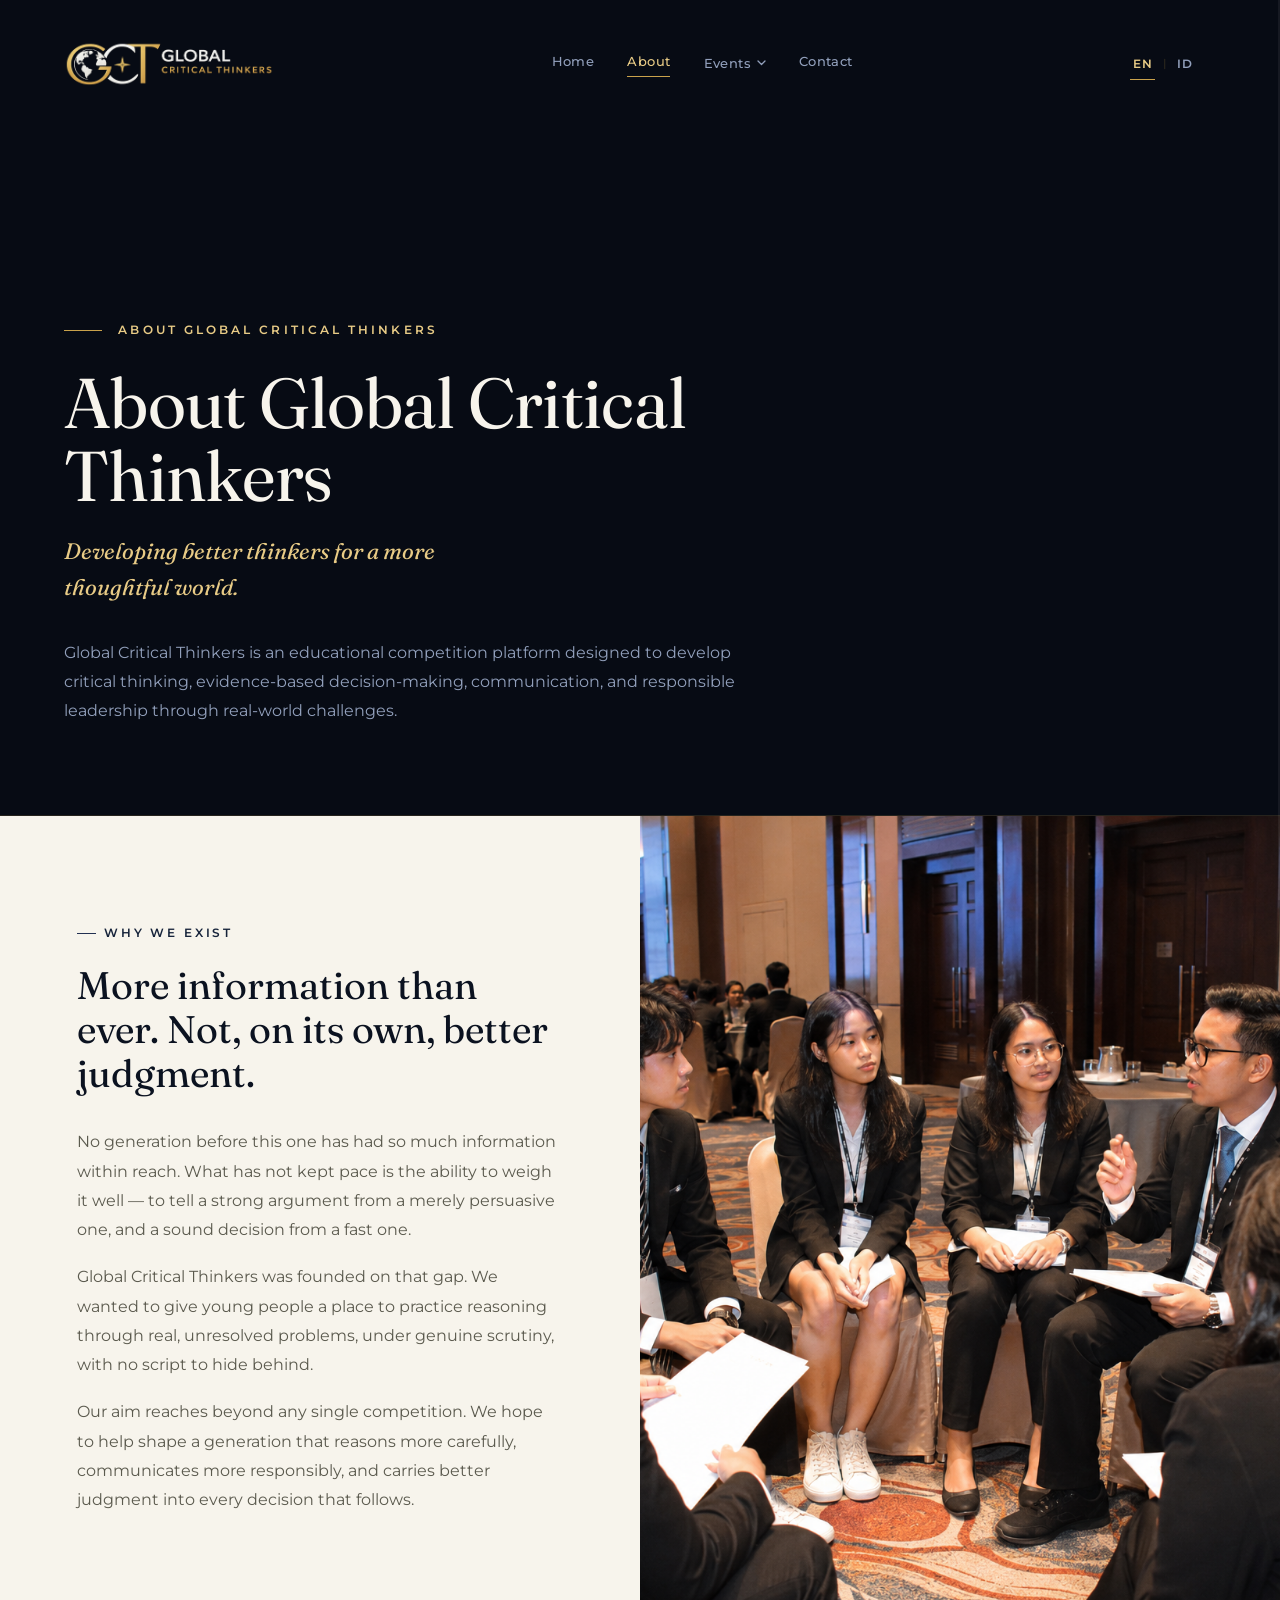
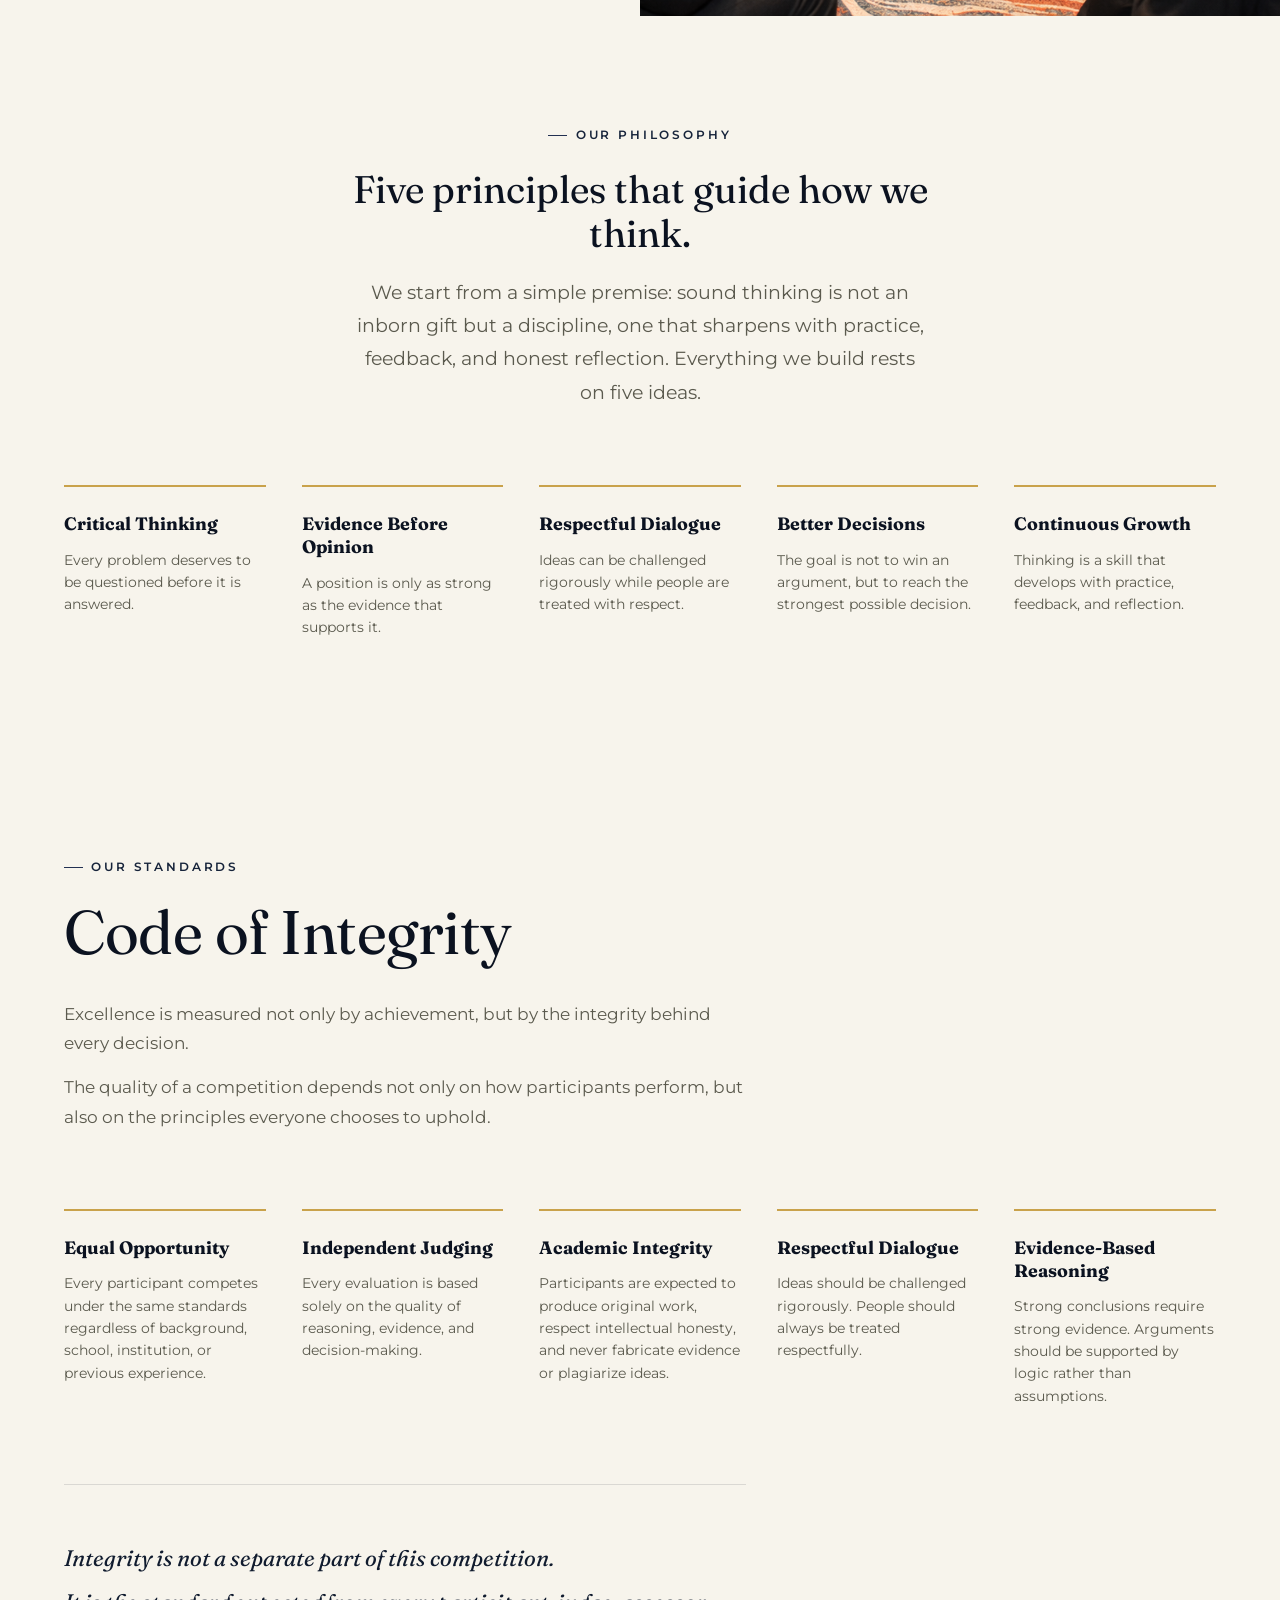
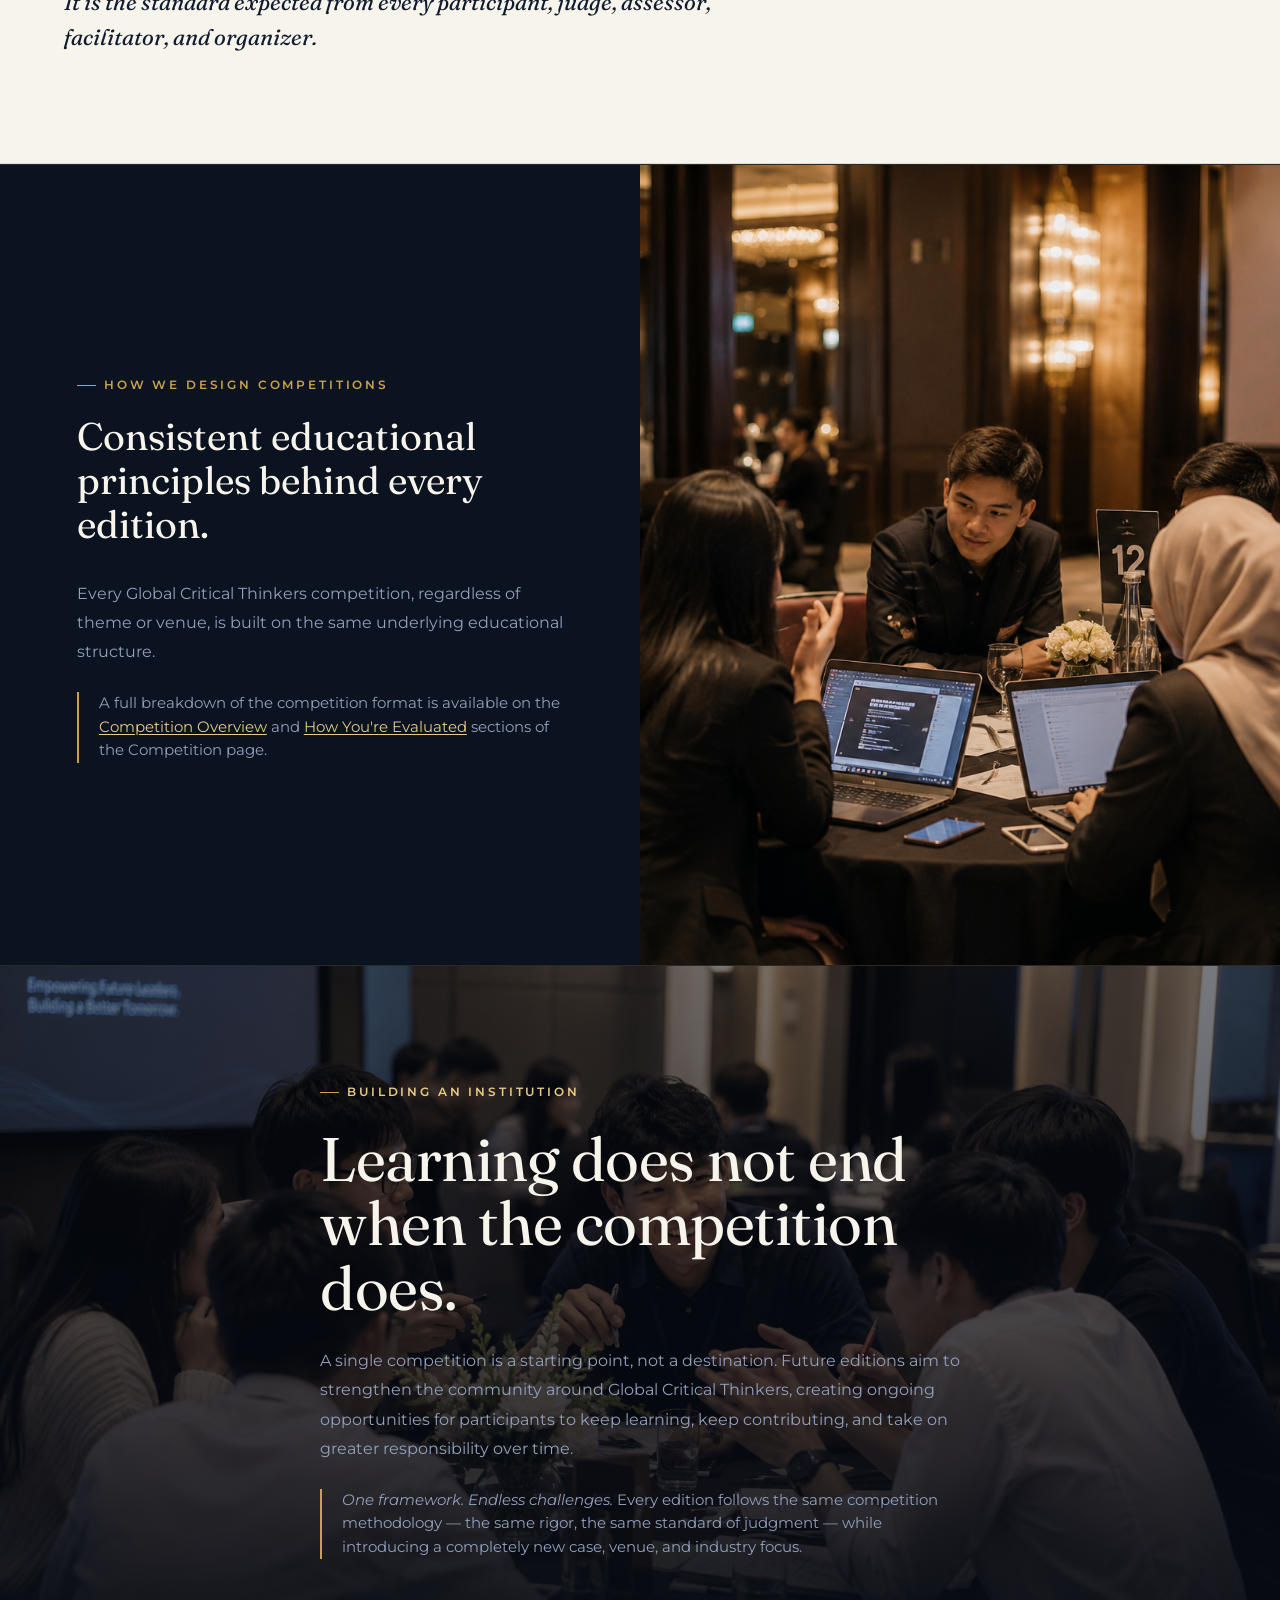
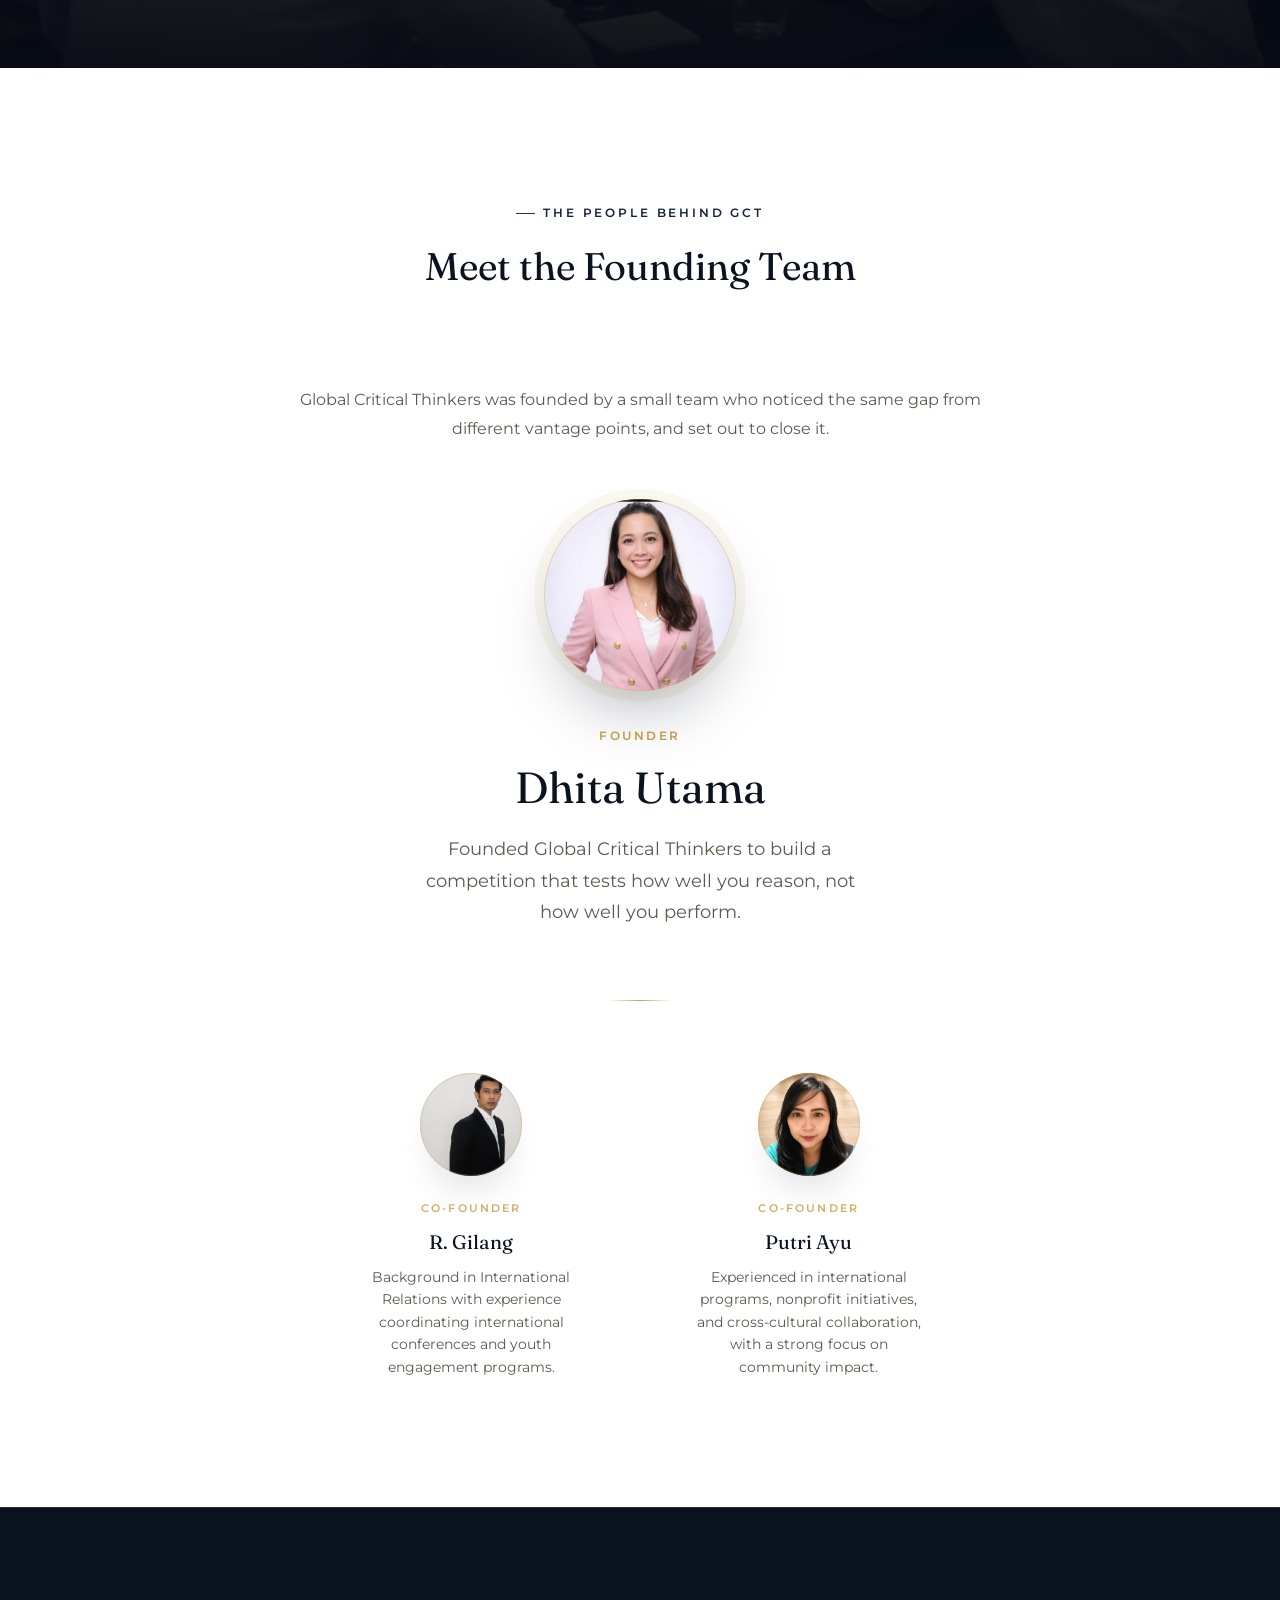
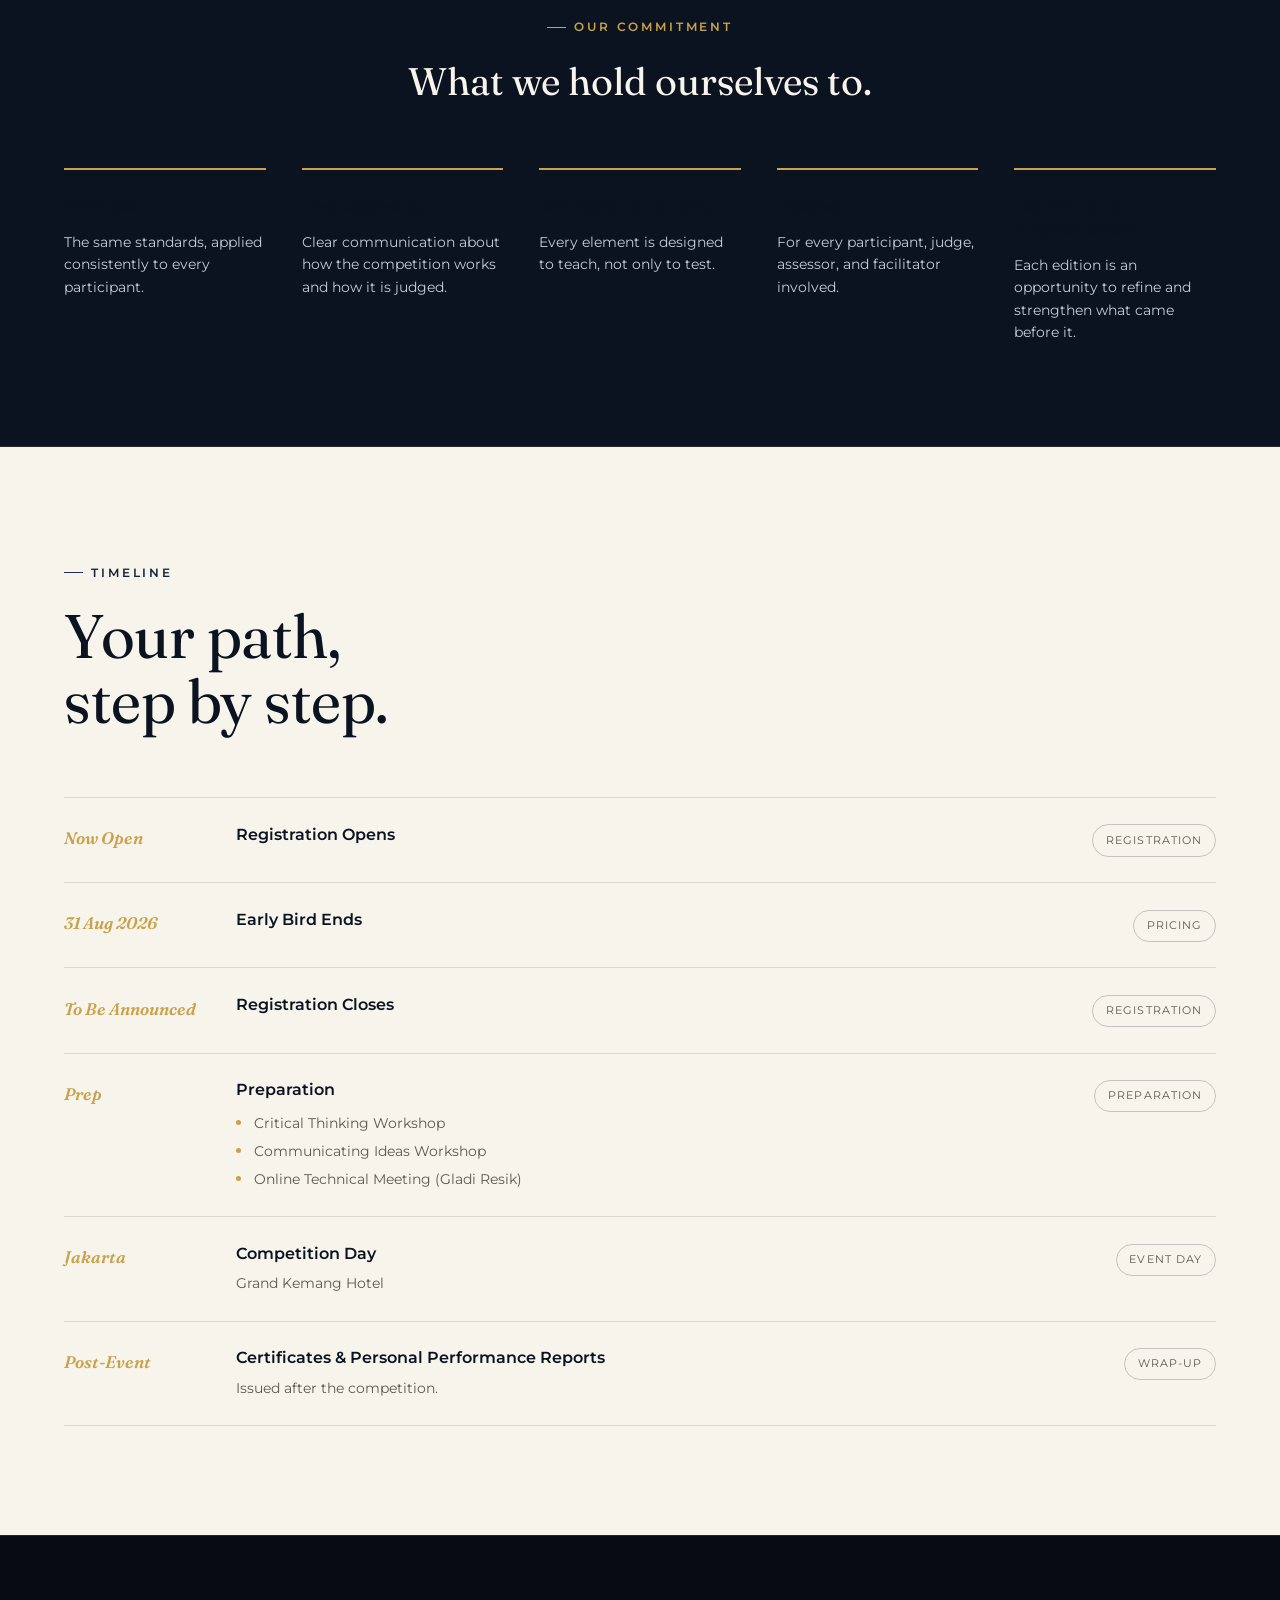
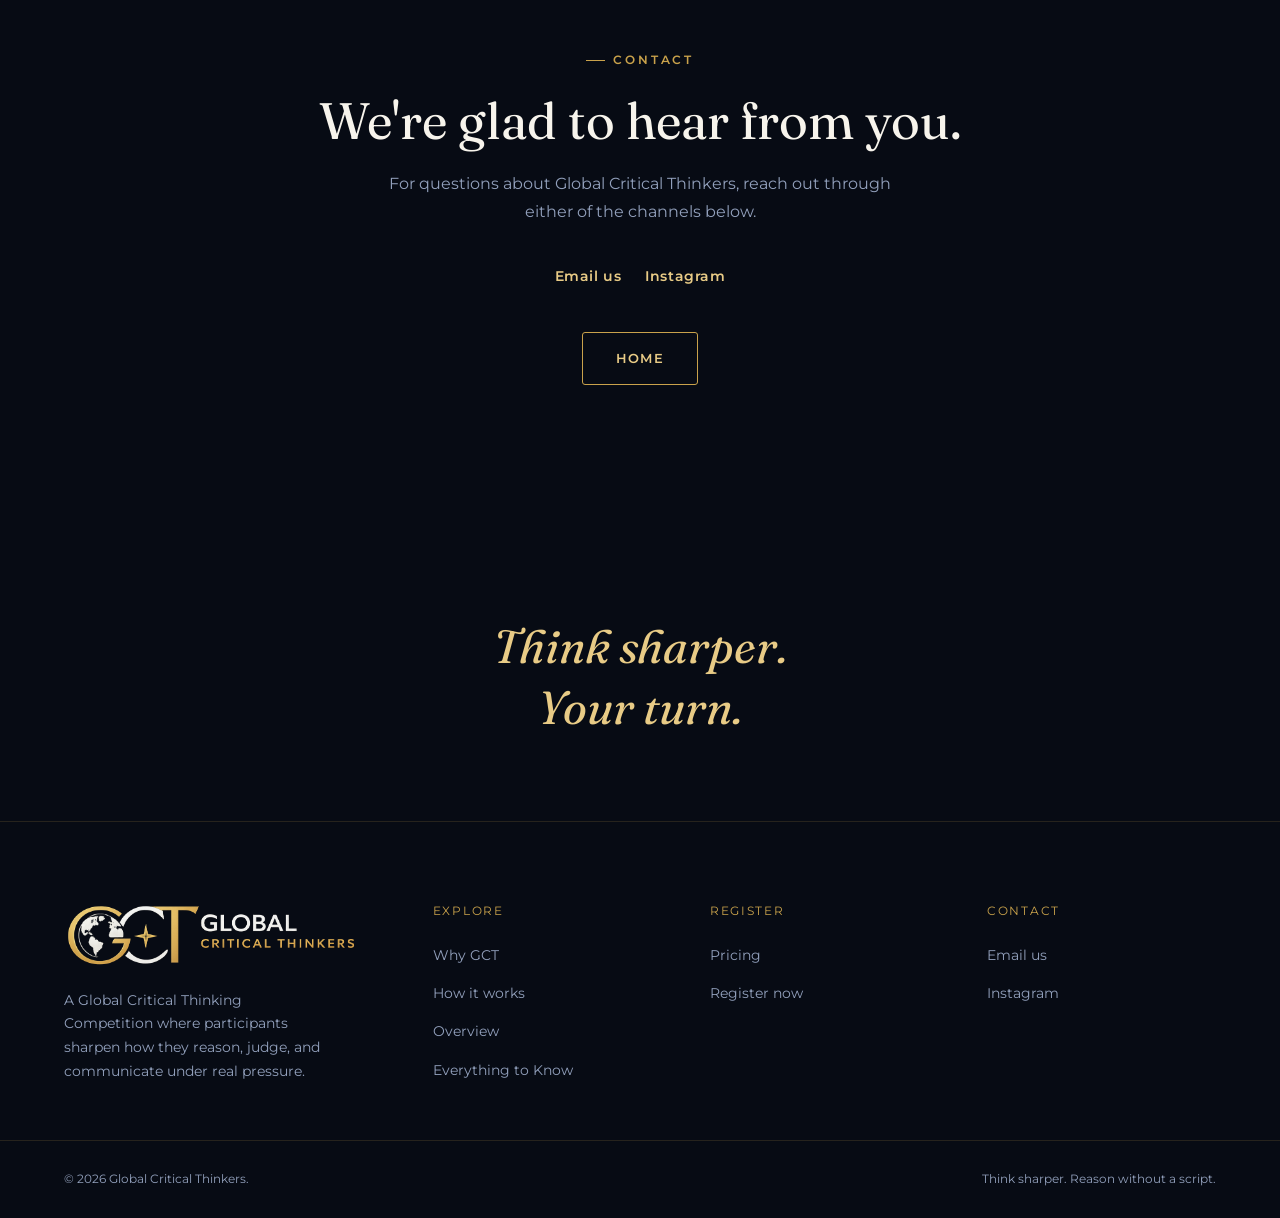
==== about.html @ 9cc913c0 "Add files via upload" ====
<!DOCTYPE html>
<html lang="en">
<head>
  <meta charset="UTF-8">
  <meta name="viewport" content="width=device-width, initial-scale=1.0">
  <title data-i18n="about.meta.title">About Global Critical Thinkers — Global Critical Thinkers</title>
  <meta name="description" content="Global Critical Thinkers is an educational competition platform developing critical thinking, evidence-based decision-making, communication, and responsible leadership through real-world challenges." data-i18n-content="about.meta.description">

  <meta property="og:title" content="About Global Critical Thinkers — Global Critical Thinkers" data-i18n-content="about.meta.title">
  <meta property="og:description" content="Global Critical Thinkers is an educational competition platform developing critical thinking, evidence-based decision-making, communication, and responsible leadership through real-world challenges." data-i18n-content="about.meta.description">
  <meta property="og:image" content="images/hero.jpg">
  <meta property="og:type" content="website">
  <meta name="twitter:card" content="summary_large_image">

  <link rel="icon" href="images/logo.png" type="image/png">

  <link rel="preconnect" href="https://fonts.googleapis.com">
  <link rel="preconnect" href="https://fonts.gstatic.com" crossorigin>
  <link href="https://fonts.googleapis.com/css2?family=Fraunces:ital,opsz,wght@0,9..144,300;0,9..144,400;0,9..144,500;1,9..144,400;1,9..144,500&family=Montserrat:wght@400;500;600;700&display=swap" rel="stylesheet">

  <link rel="stylesheet" href="css/style.css">
</head>
<body data-page="about">

  <a class="skip-link" href="#main" data-i18n="nav.skip">Skip to content</a>

  <div class="progress-thread" aria-hidden="true">
    <div class="progress-thread__fill" id="progressFill"></div>
  </div>

  <header class="site-header" id="siteHeader" data-layout="header"></header>

  <main id="main">

    <!-- ============================================ -->
    <!-- PAGE HEADER -->
    <!-- ============================================ -->
    <header class="page-header">
      <div class="container">
        <div class="page-header__kicker">
          <span class="page-header__kicker-line"></span>
          <span class="page-header__kicker-text" data-i18n="about.hero.kicker">About Global Critical Thinkers</span>
        </div>
        <h1 class="page-header__title" data-i18n="about.hero.title">About Global Critical Thinkers</h1>
        <p class="page-header__subtitle" data-i18n="about.hero.subtitle">Developing better thinkers for a more thoughtful world.</p>
        <p class="page-header__intro" data-i18n="about.hero.intro">Global Critical Thinkers is an educational competition platform designed to develop critical thinking, evidence-based decision-making, communication, and responsible leadership through real-world challenges.</p>
      </div>
    </header>

    <!-- ============================================ -->
    <!-- WHY WE EXIST — editorial split, image right -->
    <!-- ============================================ -->
    <section class="about-block about-block--paper" id="why-exists" aria-labelledby="why-exists-heading" style="padding-block:0;">
      <div class="about-split reveal">
        <div class="about-split__text">
          <p class="eyebrow eyebrow--dark" data-i18n="about.whyExists.eyebrow">Why we exist</p>
          <h2 id="why-exists-heading" class="display-md" data-i18n="about.whyExists.headline">More information than ever. Not, on its own, better judgment.</h2>
          <div class="about-block__body">
            <p data-i18n="about.whyExists.body1">No generation before this one has had so much information within reach. What has not kept pace is the ability to weigh it well — to tell a strong argument from a merely persuasive one, and a sound decision from a fast one.</p>
            <p data-i18n="about.whyExists.body2">Global Critical Thinkers was founded on that gap. We wanted to give young people a place to practice reasoning through real, unresolved problems, under genuine scrutiny, with no script to hide behind.</p>
            <p data-i18n="about.whyExists.body3">Our aim reaches beyond any single competition. We hope to help shape a generation that reasons more carefully, communicates more responsibly, and carries better judgment into every decision that follows.</p>
          </div>
        </div>
        <div class="about-split__media">
          <img src="images/gambar7.png" alt="Participants engaged in collaborative analysis and reasoning" loading="lazy">
        </div>
      </div>
    </section>

    <!-- ============================================ -->
    <!-- OUR PHILOSOPHY — cards, premium spacing -->
    <!-- ============================================ -->
    <section class="about-block about-block--paper" id="philosophy" aria-labelledby="philosophy-heading">
      <div class="container">
        <div class="about-block__head reveal" style="margin-inline:auto; text-align:center;">
          <p class="eyebrow eyebrow--dark" style="justify-content:center;" data-i18n="about.philosophy.eyebrow">Our philosophy</p>
          <h2 id="philosophy-heading" class="display-md" data-i18n="about.philosophy.headline">Five principles that guide how we think.</h2>
          <p class="lede lede--paper" style="margin-top:1.3rem; margin-inline:auto;" data-i18n="about.philosophy.intro">We start from a simple premise: sound thinking is not an inborn gift but a discipline, one that sharpens with practice, feedback, and honest reflection. Everything we build rests on five ideas.</p>
        </div>

        <div class="integrity__grid reveal-stagger" style="margin-top: clamp(3.5rem, 6vw, 5rem);">
          <div class="integrity__card">
            <h3 class="integrity__card-title" data-i18n="about.philosophy.p1Title">Critical Thinking</h3>
            <p class="integrity__card-desc" data-i18n="about.philosophy.p1Desc">Every problem deserves to be questioned before it is answered.</p>
          </div>
          <div class="integrity__card">
            <h3 class="integrity__card-title" data-i18n="about.philosophy.p2Title">Evidence Before Opinion</h3>
            <p class="integrity__card-desc" data-i18n="about.philosophy.p2Desc">A position is only as strong as the evidence that supports it.</p>
          </div>
          <div class="integrity__card">
            <h3 class="integrity__card-title" data-i18n="about.philosophy.p3Title">Respectful Dialogue</h3>
            <p class="integrity__card-desc" data-i18n="about.philosophy.p3Desc">Ideas can be challenged rigorously while people are treated with respect.</p>
          </div>
          <div class="integrity__card">
            <h3 class="integrity__card-title" data-i18n="about.philosophy.p4Title">Better Decisions</h3>
            <p class="integrity__card-desc" data-i18n="about.philosophy.p4Desc">The goal is not to win an argument, but to reach the strongest possible decision.</p>
          </div>
          <div class="integrity__card">
            <h3 class="integrity__card-title" data-i18n="about.philosophy.p5Title">Continuous Growth</h3>
            <p class="integrity__card-desc" data-i18n="about.philosophy.p5Desc">Thinking is a skill that develops with practice, feedback, and reflection.</p>
          </div>
        </div>
      </div>
    </section>

    <!-- ============================================ -->
    <!-- INTEGRITY — relocated from homepage -->
    <!-- ============================================ -->
    <section class="section integrity" id="integrity" aria-labelledby="about-integrity-heading">
      <div class="container">
        <div class="integrity__head reveal">
          <p class="eyebrow eyebrow--dark" data-i18n="integrity.eyebrow">Our standards</p>
          <h2 id="about-integrity-heading" class="display-lg" data-i18n="integrity.headline">Code of Integrity</h2>
        </div>

        <div class="integrity__statement reveal">
          <p data-i18n="integrity.opening1">Excellence is measured not only by achievement, but by the integrity behind every decision.</p>
          <p data-i18n="integrity.opening2">The quality of a competition depends not only on how participants perform, but also on the principles everyone chooses to uphold.</p>
        </div>

        <div class="integrity__grid reveal-stagger">
          <div class="integrity__card">
            <h3 class="integrity__card-title" data-i18n="integrity.principle1Title">Equal Opportunity</h3>
            <p class="integrity__card-desc" data-i18n="integrity.principle1Desc">Every participant competes under the same standards regardless of background, school, institution, or previous experience.</p>
          </div>
          <div class="integrity__card">
            <h3 class="integrity__card-title" data-i18n="integrity.principle2Title">Independent Judging</h3>
            <p class="integrity__card-desc" data-i18n="integrity.principle2Desc">Every evaluation is based solely on the quality of reasoning, evidence, and decision-making.</p>
          </div>
          <div class="integrity__card">
            <h3 class="integrity__card-title" data-i18n="integrity.principle3Title">Academic Integrity</h3>
            <p class="integrity__card-desc" data-i18n="integrity.principle3Desc">Participants are expected to produce original work, respect intellectual honesty, and never fabricate evidence or plagiarize ideas.</p>
          </div>
          <div class="integrity__card">
            <h3 class="integrity__card-title" data-i18n="integrity.principle4Title">Respectful Dialogue</h3>
            <p class="integrity__card-desc" data-i18n="integrity.principle4Desc">Ideas should be challenged rigorously. People should always be treated respectfully.</p>
          </div>
          <div class="integrity__card">
            <h3 class="integrity__card-title" data-i18n="integrity.principle5Title">Evidence-Based Reasoning</h3>
            <p class="integrity__card-desc" data-i18n="integrity.principle5Desc">Strong conclusions require strong evidence. Arguments should be supported by logic rather than assumptions.</p>
          </div>
        </div>

        <div class="integrity__closing reveal">
          <p data-i18n="integrity.closing1">Integrity is not a separate part of this competition.</p>
          <p data-i18n="integrity.closing2">It is the standard expected from every participant, judge, assessor, facilitator, and organizer.</p>
        </div>
      </div>
    </section>

    <!-- ============================================ -->
    <!-- HOW WE DESIGN COMPETITIONS — editorial split, image left -->
    <!-- ============================================ -->
    <section class="about-block about-block--navy" id="how-we-design" aria-labelledby="how-we-design-heading" style="padding-block:0; border-top:1px solid var(--line-navy); border-bottom:1px solid var(--line-navy);">
      <div class="about-split about-split--reverse reveal">
        <div class="about-split__text">
          <p class="eyebrow" data-i18n="about.design.eyebrow">How we design competitions</p>
          <h2 id="how-we-design-heading" class="display-md" data-i18n="about.design.headline">Consistent educational principles behind every edition.</h2>
          <div class="about-block__body">
            <p data-i18n="about.design.body1">Every Global Critical Thinkers competition, regardless of theme or venue, is built on the same underlying educational structure — one designed to reward how well a participant reasons, not how much they've memorized.</p>
          </div>
          <p class="about-block__reference" data-i18n-html="about.design.reference">A full breakdown of the competition format is available on the <a href="competition.html#competition-overview">Competition Overview</a> and <a href="competition.html#evaluation">How You're Evaluated</a> sections of the Competition page.</p>
        </div>
        <div class="about-split__media">
          <img src="images/gambar1.jpg" alt="Participants in structured discussion during a competition round" loading="lazy">
        </div>
      </div>
    </section>

    <!-- ============================================ -->
    <!-- BUILDING AN INSTITUTION — immersive full-bleed, dark overlay -->
    <!-- ============================================ -->
    <section class="about-immersive" id="beyond-competition" aria-labelledby="beyond-competition-heading">
      <div class="about-immersive__media">
        <img src="images/gambar6.jpg" alt="A participant among the wider Global Critical Thinkers community" loading="lazy">
      </div>
      <div class="about-immersive__scrim"></div>
      <div class="container">
        <div class="about-immersive__content reveal">
          <p class="eyebrow" data-i18n="about.beyond.eyebrow">Building an institution</p>
          <h2 id="beyond-competition-heading" class="display-lg" data-i18n="about.beyond.headline">Learning does not end when the competition does.</h2>
          <div class="about-block__body">
            <p data-i18n="about.beyond.body1">A single competition is a starting point, not a destination. Future editions aim to strengthen the community around Global Critical Thinkers, creating ongoing opportunities for participants to keep learning, keep contributing, and take on greater responsibility over time.</p>
          </div>
          <p class="about-block__reference" data-i18n-html="about.beyond.framework"><em>One framework. Endless challenges.</em> Every edition follows the same competition methodology — the same rigor, the same standard of judgment — while introducing a completely new case, venue, and industry focus.</p>
        </div>
      </div>
    </section>

    <!-- ============================================ -->
    <!-- MEET THE FOUNDING TEAM — same component, more breathing room -->
    <!-- ============================================ -->
    <section class="section section--white leadership" id="founding-team" aria-labelledby="about-leadership-heading" style="padding-block: clamp(6rem, 10vw, 9rem);">
      <div class="container">

        <div class="leadership__head reveal">
          <p class="eyebrow eyebrow--dark" data-i18n="about.team.eyebrow">The people behind GCT</p>
          <h2 id="about-leadership-heading" class="display-md leadership__headline" data-i18n="leadership.headline">Meet the Founding Team</h2>
        </div>

        <p class="about-team__intro reveal" data-i18n="about.team.intro">Global Critical Thinkers was founded by a small team who noticed the same gap from different vantage points, and set out to close it.</p>

        <div class="leadership__founder reveal" style="margin-top: clamp(2rem, 4vw, 3rem);">
          <div class="leadership__photo leadership__photo--founder">
            <img src="images/dhita.jpeg" alt="Dhita Utama" loading="lazy">
          </div>
          <span class="leadership__label" data-i18n="leadership.founderLabel">Founder</span>
          <h3 class="leadership__name leadership__name--founder">Dhita Utama</h3>
          <p class="leadership__role leadership__role--founder" data-i18n="leadership.founderBio">Founded Global Critical Thinkers to build a competition that tests how well you reason, not how well you perform.</p>
        </div>

        <div class="leadership__rule" aria-hidden="true" style="margin-block: clamp(3rem, 6vw, 4.5rem);"></div>

        <ul class="leadership__co reveal-stagger">
          <li class="leadership__member">
            <div class="leadership__photo">
              <img src="images/gilang.png" alt="R. Gilang" loading="lazy">
            </div>
            <span class="leadership__label" data-i18n="leadership.cofounderLabel">Co-Founder</span>
            <h3 class="leadership__name">R. Gilang</h3>
            <p class="leadership__role" data-i18n="leadership.gilangBio">Background in International Relations with experience coordinating international conferences and youth engagement programs.</p>
          </li>
          <li class="leadership__member">
            <div class="leadership__photo">
              <img src="images/putri.png" alt="Putri Ayu" loading="lazy">
            </div>
            <span class="leadership__label" data-i18n="leadership.cofounderLabel">Co-Founder</span>
            <h3 class="leadership__name">Putri Ayu</h3>
            <p class="leadership__role" data-i18n="leadership.putriBio">Experienced in international programs, nonprofit initiatives, and cross-cultural collaboration, with a strong focus on community impact.</p>
          </li>
        </ul>

      </div>
    </section>

    <!-- ============================================ -->
    <!-- OUR COMMITMENT — quiet strip, centered -->
    <!-- ============================================ -->
    <section class="about-block about-block--navy" id="commitment" aria-labelledby="commitment-heading">
      <div class="container">
        <div class="about-block__head reveal" style="margin-inline:auto; text-align:center;">
          <p class="eyebrow" style="justify-content:center;" data-i18n="about.commitment.eyebrow">Our commitment</p>
          <h2 id="commitment-heading" class="display-md" data-i18n="about.commitment.headline">What we hold ourselves to.</h2>
        </div>

        <div class="integrity__grid reveal-stagger" style="margin-top: clamp(3rem, 5vw, 4rem);">
          <div class="integrity__card">
            <h3 class="integrity__card-title" data-i18n="about.commitment.c1Title">Fairness</h3>
            <p class="integrity__card-desc" data-i18n="about.commitment.c1Desc">The same standards, applied consistently to every participant.</p>
          </div>
          <div class="integrity__card">
            <h3 class="integrity__card-title" data-i18n="about.commitment.c2Title">Transparency</h3>
            <p class="integrity__card-desc" data-i18n="about.commitment.c2Desc">Clear communication about how the competition works and how it is judged.</p>
          </div>
          <div class="integrity__card">
            <h3 class="integrity__card-title" data-i18n="about.commitment.c3Title">Educational Quality</h3>
            <p class="integrity__card-desc" data-i18n="about.commitment.c3Desc">Every element is designed to teach, not only to test.</p>
          </div>
          <div class="integrity__card">
            <h3 class="integrity__card-title" data-i18n="about.commitment.c4Title">Respect</h3>
            <p class="integrity__card-desc" data-i18n="about.commitment.c4Desc">For every participant, judge, assessor, and facilitator involved.</p>
          </div>
          <div class="integrity__card">
            <h3 class="integrity__card-title" data-i18n="about.commitment.c5Title">Continuous Improvement</h3>
            <p class="integrity__card-desc" data-i18n="about.commitment.c5Desc">Each edition is an opportunity to refine and strengthen what came before it.</p>
          </div>
        </div>
      </div>
    </section>

    <!-- ============================================ -->
    <!-- TIMELINE — relocated from homepage -->
    <!-- ============================================ -->
    <section class="section section--paper timeline" id="timeline" aria-labelledby="timeline-heading">
      <div class="container">
        <div class="timeline__head reveal">
          <p class="eyebrow eyebrow--dark" data-i18n="timeline.eyebrow">Timeline</p>
          <h2 id="timeline-heading" class="display-lg" data-i18n-html="timeline.headline">Your path,<br>step by step.</h2>
        </div>
        <div class="timeline-list timeline-list--paper reveal-stagger">
          <div class="timeline-item">
            <span class="timeline-item__date" data-i18n="timeline.item1Date">Now Open</span>
            <div class="timeline-item__body">
              <span class="timeline-item__title" data-i18n="timeline.item1Title">Registration Opens</span>
            </div>
            <span class="timeline-item__tag" data-i18n="timeline.item1Tag">Registration</span>
          </div>
          <div class="timeline-item">
            <span class="timeline-item__date">31 Aug 2026</span>
            <div class="timeline-item__body">
              <span class="timeline-item__title" data-i18n="timeline.item2Title">Early Bird Ends</span>
            </div>
            <span class="timeline-item__tag" data-i18n="timeline.item2Tag">Pricing</span>
          </div>
          <div class="timeline-item">
            <span class="timeline-item__date" data-i18n="timeline.item3Date">To Be Announced</span>
            <div class="timeline-item__body">
              <span class="timeline-item__title" data-i18n="timeline.item3Title">Registration Closes</span>
            </div>
            <span class="timeline-item__tag" data-i18n="timeline.item3Tag">Registration</span>
          </div>
          <div class="timeline-item timeline-item--expanded">
            <span class="timeline-item__date" data-i18n="timeline.item4Date">Prep</span>
            <div class="timeline-item__body">
              <span class="timeline-item__title" data-i18n="timeline.item4Title">Preparation</span>
              <ul class="timeline-item__list">
                <li data-i18n="timeline.item4List1">Critical Thinking Workshop</li>
                <li data-i18n="timeline.item4List2">Communicating Ideas Workshop</li>
                <li data-i18n="timeline.item4List3">Online Technical Meeting (Gladi Resik)</li>
              </ul>
            </div>
            <span class="timeline-item__tag" data-i18n="timeline.item4Tag">Preparation</span>
          </div>
          <div class="timeline-item">
            <span class="timeline-item__date" data-i18n="timeline.item5Date">Jakarta</span>
            <div class="timeline-item__body">
              <span class="timeline-item__title" data-i18n="timeline.item5Title">Competition Day</span>
              <span class="timeline-item__meta" data-i18n="timeline.item5Meta">Premium 4-Star Hotel</span>
            </div>
            <span class="timeline-item__tag" data-i18n="timeline.item5Tag">Event Day</span>
          </div>
          <div class="timeline-item">
            <span class="timeline-item__date" data-i18n="timeline.item6Date">Post-Event</span>
            <div class="timeline-item__body">
              <span class="timeline-item__title" data-i18n-html="timeline.item6Title">Certificates &amp; Personal Performance Reports</span>
              <span class="timeline-item__meta" data-i18n="timeline.item6Meta">Issued after the competition.</span>
            </div>
            <span class="timeline-item__tag" data-i18n="timeline.item6Tag">Wrap-Up</span>
          </div>
        </div>
      </div>
    </section>

        <!-- ============================================ -->
    <!-- CLOSING CTA — simple, elegant, back to Home -->
    <!-- ============================================ -->
    <section class="about-cta" id="about-contact" aria-labelledby="about-cta-heading">
      <div class="container">
        <p class="eyebrow about-cta__eyebrow" data-i18n="about.contact.eyebrow">Contact</p>
        <h2 id="about-cta-heading" class="about-cta__headline" data-i18n="about.contact.headline">We're glad to hear from you.</h2>
        <p class="about-cta__body reveal" data-i18n="about.contact.body">For questions about Global Critical Thinkers, reach out through either of the channels below.</p>
        <div class="about-cta__actions reveal">
          <a href="contact.html" class="about-contact__link" data-i18n="footer.contactEmail">Email us</a>
          <a href="[[INSTAGRAM_LINK_PLACEHOLDER]]" class="about-contact__link" data-i18n="footer.contactInstagram">Instagram</a>
        </div>
        <div class="about-cta__actions">
          <a href="index.html" class="site-header__cta" data-i18n="nav.home">Home</a>
        </div>
      </div>
    </section>

  </main>

  <!-- ============================================ -->
  <!-- FOOTER -->
  <!-- ============================================ -->
  <footer class="site-footer" data-layout="footer"></footer>

  <script src="js/layout.js"></script>
  <script src="js/layout-loader.js"></script>
  <script src="js/translations.js" defer></script>
  <script src="js/i18n.js" defer></script>
  <script src="js/script.js" defer></script>
</body>
</html>
---- css/style.css ----
/* ==========================================================================
   GLOBAL CRITICAL THINKERS — style.css
   Design language: "The Case File" — a business-case dossier aesthetic.
   Navy ground, gold accent, Fraunces display / Montserrat body.
   ========================================================================== */

/* -------------------------------------------------------------------------
   0. TOKENS
   ------------------------------------------------------------------------- */
:root {
  --navy-950: #070B14;
  --navy-900: #0B1220;
  --navy-800: #101B2E;
  --navy-700: #16233A;
  --navy-600: #223051;
  --line-navy: rgba(201, 162, 75, 0.16);
  --gold: #C9A24B;
  --gold-light: #E8CB86;
  --gold-dim: rgba(201, 162, 75, 0.5);
  --paper: #F7F4EC;
  --paper-dim: #EAE4D2;
  --ink: #0B1220;
  --muted-on-navy: #92A0BC;
  --muted-on-paper: #5B5A4E;
  --white: #FFFFFF;

  --font-display: 'Fraunces', ui-serif, Georgia, serif;
  --font-body: 'Montserrat', -apple-system, BlinkMacSystemFont, sans-serif;

  --section-pad: clamp(5rem, 8.5vw, 8.5rem);
  --edge-pad: clamp(1.25rem, 5vw, 4rem);
  --radius-sm: 3px;
  --radius-md: 6px;
  --radius-lg: 10px;
  --shadow-sm: 0 8px 24px -12px rgba(11,18,32,0.25);
  --shadow-md: 0 24px 48px -20px rgba(11,18,32,0.32);
  --shadow-lg: 0 40px 80px -30px rgba(11,18,32,0.4);

  --ease: cubic-bezier(0.22, 1, 0.36, 1);
}

/* Wide-container tier for large desktop displays (1440px+) */
.container--wide { max-width: 1440px; }

/* -------------------------------------------------------------------------
   1. RESET
   ------------------------------------------------------------------------- */
*, *::before, *::after { box-sizing: border-box; }
html { scroll-behavior: smooth; }
@media (prefers-reduced-motion: reduce) {
  html { scroll-behavior: auto; }
  *, *::before, *::after {
    animation-duration: 0.001ms !important;
    animation-iteration-count: 1 !important;
    transition-duration: 0.001ms !important;
    scroll-behavior: auto !important;
  }
}
body, h1, h2, h3, h4, p, dl, dd, dt, figure { margin: 0; }
ul, ol { margin: 0; padding: 0; list-style: none; }
img { max-width: 100%; display: block; }
a { color: inherit; text-decoration: none; }
button { font: inherit; color: inherit; background: none; border: 0; cursor: pointer; }
svg { display: block; }

body {
  background: var(--navy-900);
  color: var(--paper);
  font-family: var(--font-body);
  font-size: 16px;
  line-height: 1.6;
  -webkit-font-smoothing: antialiased;
  overflow-x: hidden;
}

.skip-link {
  position: absolute;
  top: -100px;
  left: 1rem;
  background: var(--gold);
  color: var(--navy-950);
  padding: 0.75rem 1.25rem;
  font-family: var(--font-body);
  font-weight: 600;
  font-size: 0.85rem;
  z-index: 1000;
  border-radius: var(--radius-sm);
  transition: top 0.2s var(--ease);
}
.skip-link:focus { top: 1rem; }

:focus-visible {
  outline: 2px solid var(--gold-light);
  outline-offset: 3px;
}

/* -------------------------------------------------------------------------
   2. TYPE SCALE / UTILITIES
   ------------------------------------------------------------------------- */
.visually-hidden {
  position: absolute;
  width: 1px;
  height: 1px;
  padding: 0;
  margin: -1px;
  overflow: hidden;
  clip: rect(0, 0, 0, 0);
  white-space: nowrap;
  border: 0;
}

.eyebrow {
  font-family: var(--font-body);
  font-size: 0.74rem;
  font-weight: 600;
  letter-spacing: 0.24em;
  text-transform: uppercase;
  color: var(--gold);
  display: inline-flex;
  align-items: center;
  gap: 0.7em;
  margin-bottom: 0.15rem;
}
.eyebrow::before {
  content: '';
  width: 1.6em;
  height: 1px;
  background: var(--gold);
  display: inline-block;
}
.eyebrow--dark { color: var(--navy-700); }
.eyebrow--dark::before { background: var(--navy-600); }

.display-xl {
  font-family: var(--font-display);
  font-weight: 400;
  font-size: clamp(2.8rem, 6.6vw, 5.8rem);
  line-height: 1.01;
  letter-spacing: -0.012em;
}
.display-lg {
  font-family: var(--font-display);
  font-weight: 400;
  font-size: clamp(2.3rem, 4.8vw, 3.9rem);
  line-height: 1.05;
  letter-spacing: -0.008em;
}
.display-md {
  font-family: var(--font-display);
  font-weight: 400;
  font-size: clamp(1.7rem, 3vw, 2.5rem);
  line-height: 1.14;
}
.lede {
  font-size: clamp(1.05rem, 1.5vw, 1.25rem);
  color: var(--muted-on-navy);
  line-height: 1.72;
  max-width: 44ch;
}
.lede--paper { color: var(--muted-on-paper); }

.container {
  max-width: 1280px;
  margin-inline: auto;
  padding-inline: var(--edge-pad);
}
@media (min-width: 1440px) {
  .container { max-width: 1360px; }
}
@media (min-width: 1680px) {
  .container { max-width: 1440px; }
}

.section {
  position: relative;
  padding-block: var(--section-pad);
}
.section--paper { background: var(--paper); color: var(--ink); }
.section--navy { background: var(--navy-900); }
.section--navy-deep { background: var(--navy-950); }

.reveal {
  opacity: 0;
  transform: translateY(28px);
  transition: opacity 0.9s var(--ease), transform 0.9s var(--ease);
}
.reveal.is-visible { opacity: 1; transform: translateY(0); }
.reveal-stagger > * {
  opacity: 0;
  transform: translateY(22px);
  transition: opacity 0.7s var(--ease), transform 0.7s var(--ease);
}
.reveal-stagger.is-visible > * { opacity: 1; transform: translateY(0); }
.reveal-stagger.is-visible > *:nth-child(1) { transition-delay: 0.02s; }
.reveal-stagger.is-visible > *:nth-child(2) { transition-delay: 0.12s; }
.reveal-stagger.is-visible > *:nth-child(3) { transition-delay: 0.22s; }
.reveal-stagger.is-visible > *:nth-child(4) { transition-delay: 0.32s; }
@media (prefers-reduced-motion: reduce) {
  .reveal, .reveal-stagger > * { opacity: 1; transform: none; }
}

.btn {
  display: inline-flex;
  align-items: center;
  gap: 0.6rem;
  font-family: var(--font-body);
  font-weight: 600;
  font-size: 0.85rem;
  letter-spacing: 0.05em;
  text-transform: uppercase;
  padding: 1rem 1.9rem;
  border-radius: var(--radius-sm);
  transition: transform 0.35s var(--ease), box-shadow 0.35s var(--ease), background 0.3s ease;
}
.btn--gold {
  background: var(--gold);
  color: var(--navy-950);
}
.btn--gold:hover { transform: translateY(-2px); box-shadow: 0 14px 30px -10px rgba(201,162,75,0.55); }
.btn--outline {
  border: 1px solid var(--gold-dim);
  color: var(--paper);
}
.btn--outline:hover { border-color: var(--gold); background: rgba(201,162,75,0.08); transform: translateY(-2px); }
.btn--outline-dark {
  border: 1px solid rgba(11,18,32,0.25);
  color: var(--ink);
}
.btn--outline-dark:hover { border-color: var(--ink); background: rgba(11,18,32,0.04); }

/* -------------------------------------------------------------------------
   3. PROGRESS THREAD + HEADER
   ------------------------------------------------------------------------- */
.progress-thread {
  position: fixed;
  top: 0; right: 0;
  width: 2px;
  height: 100vh;
  background: rgba(255,255,255,0.06);
  z-index: 900;
}
.progress-thread__fill {
  width: 100%; height: 0%;
  background: linear-gradient(180deg, var(--gold-light), var(--gold));
  transition: height 0.05s linear;
}

.site-header {
  position: sticky;
  top: 0;
  z-index: 800;
  padding: 0 var(--edge-pad);
  background: var(--navy-950, #070b14);
  transition: background 0.4s var(--ease), border-color 0.4s var(--ease), box-shadow 0.4s var(--ease);
  border-bottom: 1px solid transparent;
}
.site-header.is-scrolled {
  background: rgba(7, 11, 20, 0.92);
  backdrop-filter: blur(16px);
  border-bottom-color: var(--line-navy);
  box-shadow: 0 12px 32px -18px rgba(0,0,0,0.5);
}
.site-header__inner {
  max-width: 1360px;
  margin-inline: auto;
  min-height: 128px;
  display: flex;
  align-items: center;
  justify-content: space-between;
  transition: min-height 0.4s var(--ease);
}
.site-header.is-scrolled .site-header__inner {
  min-height: 96px;
}
.site-header__logo {
  display: flex;
  align-items: center;
}
.site-header__logo-img {
  width: clamp(210px, 16vw, 268px);
  height: auto;
  display: block;
  transition: width 0.4s var(--ease);
}
.site-header.is-scrolled .site-header__logo-img { width: clamp(168px, 13vw, 206px); }
@media (max-width: 560px) {
  .site-header__logo-img { width: 178px; }
  .site-header.is-scrolled .site-header__logo-img { width: 152px; }
}
.site-header__cta {
  font-size: 0.82rem;
  font-weight: 600;
  letter-spacing: 0.09em;
  text-transform: uppercase;
  padding: 0.95rem 2.1rem;
  border: 1px solid var(--gold);
  border-radius: var(--radius-sm);
  transition: all 0.35s var(--ease);
  display: inline-flex;
  align-items: center;
  background: transparent;
  color: var(--gold-light);
}
.site-header__cta:hover {
  background: var(--gold);
  color: var(--navy-950);
  border-color: var(--gold);
  transform: translateY(-2px);
  box-shadow: 0 16px 32px -14px rgba(201,162,75,0.5);
}
@media (max-width: 560px) {
  .site-header__cta { padding: 0.8rem 1.4rem; font-size: 0.72rem; }
}

/* Header actions group: language switcher + register CTA */
.site-header__actions {
  display: flex;
  align-items: center;
  gap: clamp(0.9rem, 1.6vw, 1.6rem);
}

/* Primary site navigation (desktop) */
.site-nav {
  display: flex;
  align-items: center;
  gap: clamp(1.6rem, 2.6vw, 2.6rem);
}
.site-nav__link {
  font-size: 0.82rem;
  font-weight: 500;
  letter-spacing: 0.03em;
  color: var(--muted-on-navy);
  transition: color 0.3s var(--ease);
  position: relative;
  padding-bottom: 0.3rem;
}
.site-nav__link::after {
  content: '';
  position: absolute;
  left: 0; right: 0; bottom: 0;
  height: 1px;
  background: var(--gold);
  transform: scaleX(0);
  transform-origin: center;
  transition: transform 0.35s var(--ease);
}
.site-nav__link:hover { color: var(--paper); }
.site-nav__link:hover::after { transform: scaleX(1); }
.site-nav__link.is-active { color: var(--gold-light); }
.site-nav__link.is-active::after { transform: scaleX(1); }

/* Mobile nav toggle button */
.site-nav__toggle {
  display: none;
  width: 40px;
  height: 40px;
  align-items: center;
  justify-content: center;
  color: var(--paper);
}
.site-nav__toggle-icon,
.site-nav__toggle-icon::before,
.site-nav__toggle-icon::after {
  display: block;
  width: 20px;
  height: 1px;
  background: currentColor;
  transition: transform 0.3s var(--ease), opacity 0.3s var(--ease);
}
.site-nav__toggle-icon { position: relative; }
.site-nav__toggle-icon::before,
.site-nav__toggle-icon::after {
  content: '';
  position: absolute;
  left: 0;
}
.site-nav__toggle-icon::before { top: -6px; }
.site-nav__toggle-icon::after { top: 6px; }
.site-header.is-nav-open .site-nav__toggle-icon { background: transparent; }
.site-header.is-nav-open .site-nav__toggle-icon::before { transform: translateY(6px) rotate(45deg); }
.site-header.is-nav-open .site-nav__toggle-icon::after { transform: translateY(-6px) rotate(-45deg); }

/* ------------------------------------------------------------------
   Desktop Events dropdown — sits inline in .site-nav, opens beneath
   the "Events" trigger. Same visual language as .nav-pop__panel
   (navy surface, gold accents, quiet fade + translateY).
   ------------------------------------------------------------------ */
.nav-events { position: relative; }

.nav-events__trigger {
  display: inline-flex;
  align-items: center;
  gap: 0.35rem;
}
.nav-events__chevron {
  flex-shrink: 0;
  color: currentColor;
  transition: transform 0.25s var(--ease);
}
.nav-events.is-open .nav-events__chevron { transform: rotate(180deg); }

.nav-events__panel {
  display: block;
  position: absolute;
  top: calc(100% + 0.9rem);
  left: 50%;
  transform: translate(-50%, -6px);
  min-width: 190px;
  background: var(--navy-900);
  border: 1px solid var(--line-navy);
  border-radius: var(--radius-lg);
  box-shadow: var(--shadow-lg);
  padding: 0.5rem;
  opacity: 0;
  visibility: hidden;
  pointer-events: none;
  transition: opacity 0.22s var(--ease), transform 0.22s var(--ease), visibility 0s linear 0.22s;
  z-index: 950;
}
/* Invisible hover bridge: the panel sits 0.9rem below the trigger, and
   that visual gap is a dead zone for hover since the panel is
   position:absolute (removed from the wrapper's normal-flow hover box).
   This pseudo-element extends the panel's actual hit area up to meet
   the trigger, so moving the cursor straight down never exits
   .nav-events and never fires mouseleave prematurely. */
.nav-events__panel::before {
  content: '';
  position: absolute;
  left: 0;
  right: 0;
  top: -0.9rem;
  height: 0.9rem;
}
.nav-events.is-open .nav-events__panel {
  opacity: 1;
  visibility: visible;
  pointer-events: auto;
  transform: translate(-50%, 0);
  transition: opacity 0.22s var(--ease), transform 0.22s var(--ease), visibility 0s linear 0s;
}

.nav-events__link {
  display: block;
  padding: 0.65rem 0.9rem;
  border-radius: var(--radius-md);
  font-family: var(--font-body);
  font-size: 0.85rem;
  font-weight: 500;
  color: var(--paper);
  transition: background 0.2s var(--ease), color 0.2s var(--ease);
}
.nav-events__link:hover,
.nav-events__link:focus-visible {
  background: rgba(201, 162, 75, 0.1);
  color: var(--gold-light);
}
.nav-events__link.is-disabled {
  color: var(--muted-on-navy);
  opacity: 0.55;
  cursor: not-allowed;
}
.nav-events__link:focus-visible {
  outline: 2px solid var(--gold-light);
  outline-offset: 2px;
}

@media (prefers-reduced-motion: reduce) {
  .nav-events__panel,
  .nav-events__chevron { transition: none; }
}

/* Mobile nav — floating dropdown panel anchored to the toggle button */
.nav-pop { position: relative; }

.nav-pop__panel {
  display: none;
}

@media (max-width: 860px) {
  .site-nav { display: none; }
  .site-nav__toggle { display: inline-flex; }

  .nav-pop__panel {
    display: flex;
    flex-direction: column;
    position: absolute;
    top: calc(100% + 0.75rem);
    right: 0;
    min-width: 220px;
    background: var(--navy-900);
    border: 1px solid var(--line-navy);
    border-radius: var(--radius-lg);
    box-shadow: var(--shadow-lg);
    padding: 0.5rem;
    opacity: 0;
    visibility: hidden;
    transform: translateY(-6px);
    transform-origin: top right;
    transition: opacity 0.22s var(--ease), transform 0.22s var(--ease), visibility 0s linear 0.22s;
    z-index: 950;
  }
  .nav-pop.is-open .nav-pop__panel {
    opacity: 1;
    visibility: visible;
    transform: translateY(0);
    transition: opacity 0.22s var(--ease), transform 0.22s var(--ease), visibility 0s linear 0s;
  }

  .nav-pop__link {
    display: block;
    padding: 0.85rem 1rem;
    border-radius: var(--radius-md);
    font-family: var(--font-body);
    font-size: 0.95rem;
    font-weight: 500;
    color: var(--paper);
    transition: background 0.2s var(--ease), color 0.2s var(--ease);
  }
  .nav-pop__link:hover,
  .nav-pop__link:focus-visible {
    background: rgba(201, 162, 75, 0.1);
    color: var(--gold-light);
  }
  .nav-pop__link.is-active { color: var(--gold-light); }

  .nav-pop__cta {
    display: block;
    margin-top: 0.35rem;
    padding: 0.85rem 1rem;
    border-radius: var(--radius-md);
    border: 1px solid var(--gold);
    text-align: center;
    font-size: 0.82rem;
    font-weight: 600;
    letter-spacing: 0.06em;
    text-transform: uppercase;
    color: var(--gold-light);
    transition: background 0.2s var(--ease), color 0.2s var(--ease);
  }
  .nav-pop__cta:hover,
  .nav-pop__cta:focus-visible {
    background: var(--gold);
    color: var(--navy-950);
  }

  .nav-pop__link:focus-visible,
  .nav-pop__cta:focus-visible {
    outline: 2px solid var(--gold-light);
    outline-offset: 2px;
  }

  /* Events accordion, nested inside the mobile nav-pop panel */
  .nav-pop__accordion { display: flex; flex-direction: column; }

  .nav-pop__accordion-trigger {
    display: flex;
    align-items: center;
    justify-content: space-between;
    width: 100%;
    background: none;
    border: none;
    text-align: left;
    font: inherit;
    cursor: pointer;
    min-height: 44px;
  }
  .nav-pop__accordion-trigger::after {
    content: '';
    width: 7px;
    height: 7px;
    border-right: 1px solid currentColor;
    border-bottom: 1px solid currentColor;
    transform: rotate(45deg);
    transition: transform 0.25s var(--ease);
    flex-shrink: 0;
  }
  .nav-pop__accordion-trigger.is-expanded::after { transform: rotate(-135deg); }

  .nav-pop__accordion-panel {
    max-height: 0;
    overflow: hidden;
    transition: max-height 0.28s var(--ease);
  }

  .nav-pop__sublink {
    display: block;
    padding: 0.75rem 1rem 0.75rem 1.75rem;
    min-height: 44px;
    border-radius: var(--radius-md);
    font-family: var(--font-body);
    font-size: 0.88rem;
    font-weight: 500;
    color: var(--muted-on-navy);
    transition: background 0.2s var(--ease), color 0.2s var(--ease);
  }
  .nav-pop__sublink:hover,
  .nav-pop__sublink:focus-visible {
    background: rgba(201, 162, 75, 0.1);
    color: var(--gold-light);
  }
  .nav-pop__sublink.is-disabled {
    color: var(--muted-on-navy);
    opacity: 0.5;
    cursor: not-allowed;
  }
  .nav-pop__sublink:focus-visible {
    outline: 2px solid var(--gold-light);
    outline-offset: 2px;
  }

  @media (prefers-reduced-motion: reduce) {
    .nav-pop__accordion-panel,
    .nav-pop__accordion-trigger::after { transition: none; }
  }
}

/* Language switcher */
.lang-switch {
  display: flex;
  align-items: center;
  gap: 0.5rem;
  font-family: var(--font-body);
  font-size: 0.74rem;
  font-weight: 600;
  letter-spacing: 0.08em;
}
.lang-switch__btn {
  color: var(--muted-on-navy);
  padding: 0.3rem 0.15rem;
  text-transform: uppercase;
  letter-spacing: 0.08em;
  transition: color 0.3s var(--ease);
  position: relative;
}
.lang-switch__btn::after {
  content: '';
  position: absolute;
  left: 0; right: 0; bottom: -2px;
  height: 1px;
  background: var(--gold);
  transform: scaleX(0);
  transform-origin: center;
  transition: transform 0.35s var(--ease);
}
.lang-switch__btn:hover { color: var(--paper); }
.lang-switch__btn.is-active {
  color: var(--gold-light);
}
.lang-switch__btn.is-active::after { transform: scaleX(1); }
.lang-switch__divider {
  color: var(--line-navy);
  font-size: 0.7rem;
}
@media (max-width: 560px) {
  .lang-switch { font-size: 0.68rem; gap: 0.4rem; }
}

/* -------------------------------------------------------------------------
   4. HERO
   ------------------------------------------------------------------------- */
.hero {
  position: relative;
  min-height: calc(100svh - 128px);
  display: flex;
  align-items: flex-end;
  overflow: hidden;
}
@media (max-width: 560px) {
  .hero { min-height: calc(100svh - 96px); }
}
.hero__media { position: absolute; inset: 0; z-index: 0; }
.hero__media img {
  width: 100%; height: 100%; object-fit: cover;
  transform: scale(1.08);
  animation: hero-settle 3s var(--ease) forwards;
}
@keyframes hero-settle { to { transform: scale(1); } }
.hero__scrim {
  position: absolute; inset: 0;
  background:
    linear-gradient(180deg, rgba(7,11,20,0.6) 0%, rgba(7,11,20,0.22) 32%, rgba(7,11,20,0.97) 100%);
}
.hero__frame {
  position: absolute;
  inset: clamp(0.9rem, 2.2vw, 1.9rem);
  border: 1px solid rgba(232, 203, 134, 0.32);
  pointer-events: none;
  z-index: 2;
}
.hero__content {
  position: relative;
  z-index: 3;
  width: 100%;
  max-width: 1440px;
  margin-inline: auto;
  padding: 0 var(--edge-pad) clamp(4rem, 9vw, 7rem);
}
.hero__kicker {
  display: flex;
  align-items: center;
  gap: 1rem;
  margin-bottom: 2rem;
}
.hero__kicker-line { width: 2.8rem; height: 1px; background: var(--gold); }
.hero__kicker-text {
  font-size: 0.76rem;
  font-weight: 600;
  letter-spacing: 0.3em;
  text-transform: uppercase;
  color: var(--gold-light);
}
.hero__headline {
  font-family: var(--font-display);
  font-weight: 400;
  font-size: clamp(3rem, 8.6vw, 7.4rem);
  line-height: 0.97;
  letter-spacing: -0.018em;
  max-width: 17ch;
  text-shadow: 0 4px 40px rgba(0,0,0,0.25);
}
.hero__headline em {
  font-style: italic;
  color: var(--gold-light);
}
.hero__foot {
  margin-top: 2.8rem;
  display: flex;
  flex-wrap: wrap;
  align-items: flex-end;
  justify-content: space-between;
  gap: 2.5rem;
}
.hero__sub {
  font-size: 1.1rem;
  color: var(--paper);
  max-width: 36ch;
  border-left: 2px solid var(--gold);
  padding-left: 1.25rem;
  line-height: 1.65;
}
.hero__actions {
  display: flex;
  flex-wrap: wrap;
  align-items: center;
  gap: 1rem;
}
.hero__stats {
  display: flex;
  gap: clamp(1.75rem, 3.5vw, 3.5rem);
}
.hero__stat-num {
  font-family: var(--font-display);
  font-size: 2.2rem;
  color: var(--gold-light);
  line-height: 1;
}
.hero__stat-label {
  font-size: 0.7rem;
  letter-spacing: 0.13em;
  text-transform: uppercase;
  color: var(--muted-on-navy);
  margin-top: 0.5rem;
}
.scroll-cue {
  position: absolute;
  right: var(--edge-pad);
  bottom: clamp(1.75rem, 4.5vw, 2.75rem);
  z-index: 3;
  display: flex;
  align-items: center;
  gap: 0.7rem;
  font-size: 0.7rem;
  letter-spacing: 0.14em;
  text-transform: uppercase;
  color: var(--muted-on-navy);
}
.scroll-cue svg { animation: bob 2.2s ease-in-out infinite; }
@keyframes bob { 0%, 100% { transform: translateY(0); } 50% { transform: translateY(6px); } }
@media (prefers-reduced-motion: reduce) { .scroll-cue svg { animation: none; } }
@media (max-width: 720px) {
  .scroll-cue { display: none; }
}

/* -------------------------------------------------------------------------
   5. MISSION — statistic band
   ------------------------------------------------------------------------- */
.mission {
  border-top: 1px solid var(--line-navy);
  border-bottom: 1px solid var(--line-navy);
}
.mission__top {
  display: grid;
  grid-template-columns: 1.1fr 0.9fr;
  gap: clamp(2.5rem, 6vw, 6.5rem);
  align-items: end;
  margin-bottom: clamp(3.5rem, 6.5vw, 5.5rem);
}
.mission__headline { margin-top: 1.4rem; }
.mission__copy { color: var(--muted-on-navy); font-size: 1.08rem; line-height: 1.78; }
.mission__stats {
  display: grid;
  grid-template-columns: repeat(3, 1fr);
  border-top: 1px solid var(--line-navy);
}
.mission__stat {
  padding: 2.6rem 1.75rem 0.4rem;
  border-right: 1px solid var(--line-navy);
}
.mission__stat:last-child { border-right: none; }
.mission__stat-num {
  font-family: var(--font-display);
  font-size: clamp(2.4rem, 5vw, 3.6rem);
  color: var(--gold-light);
  line-height: 1;
}
.mission__stat-label {
  margin-top: 0.9rem;
  font-size: 0.78rem;
  letter-spacing: 0.04em;
  color: var(--muted-on-navy);
  max-width: 22ch;
}
@media (max-width: 860px) {
  .mission__top { grid-template-columns: 1fr; }
  .mission__stats { grid-template-columns: 1fr; }
  .mission__stat { border-right: none; border-bottom: 1px solid var(--line-navy); padding-bottom: 1.8rem; }
}

/* Paper-background variant, used by the homepage's "Why GCT Exists" instance */
.mission__copy--paper { color: var(--muted-on-paper); }
.mission__stats--paper { border-top-color: rgba(11,18,32,0.12); }
.mission__stats--paper .mission__stat { border-right-color: rgba(11,18,32,0.12); }
.mission__stats--paper .mission__stat-label { color: var(--muted-on-paper); }
@media (max-width: 860px) {
  .mission__stats--paper .mission__stat { border-bottom-color: rgba(11,18,32,0.12); }
}

/* Quiet transition link to the About page — deliberately unobtrusive, not a CTA */
.mission__about-link {
  margin-top: clamp(2.5rem, 4.5vw, 3.5rem);
  padding-top: clamp(1.75rem, 3vw, 2.25rem);
  border-top: 1px solid var(--line-navy);
  text-align: center;
  font-size: 0.86rem;
  color: var(--muted-on-navy);
}
.mission__about-link span:first-child { margin-right: 0.6rem; }
.mission__about-link a {
  color: var(--gold-light);
  font-weight: 600;
  letter-spacing: 0.01em;
  transition: color 0.25s ease;
  white-space: nowrap;
}
.mission__about-link a:hover { color: var(--gold); }
.mission__about-link a span { display: inline-block; transition: transform 0.25s ease; }
.mission__about-link a:hover span { transform: translateX(3px); }

/* -------------------------------------------------------------------------
   6. DISCUSSION — editorial split, no fullscreen image
   ------------------------------------------------------------------------- */
.discussion { background: var(--paper); color: var(--ink); }
.discussion__grid {
  display: grid;
  grid-template-columns: 0.92fr 1.08fr;
  gap: clamp(2.5rem, 5.5vw, 5.5rem);
  align-items: center;
}
.discussion__text .display-lg { margin-top: 1.3rem; color: var(--ink); }
.discussion__quote {
  margin-top: 2.4rem;
  padding-left: 1.5rem;
  border-left: 2px solid var(--gold);
  font-family: var(--font-display);
  font-style: italic;
  font-size: 1.4rem;
  color: var(--navy-800);
  line-height: 1.52;
}
.discussion__quote cite {
  display: block;
  margin-top: 0.8rem;
  font-family: var(--font-body);
  font-style: normal;
  font-size: 0.72rem;
  letter-spacing: 0.1em;
  text-transform: uppercase;
  color: var(--muted-on-paper);
}
.discussion__media {
  position: relative;
  aspect-ratio: 4/5;
}
.discussion__media img {
  width: 100%; height: 100%; object-fit: cover;
  border-radius: var(--radius-lg);
  box-shadow: var(--shadow-md);
}
.discussion__tag {
  position: absolute;
  bottom: -1.6rem;
  left: -1.6rem;
  background: var(--navy-900);
  color: var(--paper);
  padding: 1.4rem 1.7rem;
  border-radius: var(--radius-md);
  box-shadow: var(--shadow-lg);
  max-width: 220px;
}
.discussion__tag strong {
  display: block;
  font-family: var(--font-display);
  font-size: 1.6rem;
  color: var(--gold-light);
}
.discussion__tag span { font-size: 0.72rem; color: var(--muted-on-navy); }
@media (max-width: 860px) {
  .discussion__grid { grid-template-columns: 1fr; }
  .discussion__media { order: -1; margin-bottom: 2.5rem; }
  .discussion__tag { left: 1rem; bottom: -1.2rem; }
}

/* -------------------------------------------------------------------------
   6b. FOUNDING STORY — Why GCT Exists (founder story + mission + team)
   ------------------------------------------------------------------------- */
.founding-story { background: var(--paper); color: var(--ink); }
.founding-story__text {
  max-width: 66ch;
  margin-inline: auto;
  text-align: center;
}
.founding-story__text .eyebrow { justify-content: center; }
.founding-story__headline { margin-top: 1.4rem; color: var(--ink); }
.founding-story__mission {
  margin-top: 2rem;
  margin-inline: auto;
  color: var(--ink);
  font-family: var(--font-display);
  font-style: italic;
  font-size: clamp(1.25rem, 1.8vw, 1.5rem);
  line-height: 1.62;
  max-width: 50ch;
}
.founding-story__note {
  margin-top: 1.8rem;
  margin-inline: auto;
  font-size: 1.02rem;
  line-height: 1.9;
  color: var(--muted-on-paper);
  max-width: 58ch;
}

/* -------------------------------------------------------------------------
   6c. LEADERSHIP — Meet the Founding Team
   ------------------------------------------------------------------------- */
.section--white { background: var(--white); color: var(--ink); }

.leadership__head {
  text-align: center;
  max-width: 42ch;
  margin: 0 auto clamp(4rem, 7.5vw, 6rem);
}
.leadership__head .eyebrow { justify-content: center; }
.leadership__headline { margin-top: 1.2rem; color: var(--ink); }

/* Founder — centered, dominant primary profile */
.leadership__founder {
  display: flex;
  flex-direction: column;
  align-items: center;
  text-align: center;
  max-width: 34rem;
  margin-inline: auto;
}

/* Shared photo styling for founder + co-founders */
.leadership__photo {
  border-radius: 50%;
  overflow: hidden;
  background: var(--paper-dim);
  box-shadow: 0 24px 48px -24px rgba(11, 18, 32, 0.3);
  position: relative;
}
.leadership__photo::after {
  content: '';
  position: absolute;
  inset: 0;
  border-radius: 50%;
  border: 1px solid rgba(201, 162, 75, 0.35);
}
.leadership__photo img {
  width: 100%;
  height: 100%;
  object-fit: cover;
  display: block;
}

.leadership__photo--founder {
  width: clamp(168px, 15vw, 216px);
  height: clamp(168px, 15vw, 216px);
  margin-bottom: 2.2rem;
  box-shadow: 0 34px 70px -26px rgba(11, 18, 32, 0.4), 0 0 0 10px rgba(201, 162, 75, 0.08);
}
.leadership__photo--founder::after { border-width: 1.5px; }

.leadership__label {
  display: block;
  font-size: 0.72rem;
  font-weight: 600;
  letter-spacing: 0.2em;
  text-transform: uppercase;
  color: var(--gold);
}
.leadership__founder .leadership__label { font-size: 0.78rem; }

.leadership__name {
  margin-top: 0.7rem;
  font-family: var(--font-display);
  font-weight: 400;
  color: var(--ink);
}
.leadership__name--founder {
  margin-top: 1.1rem;
  font-size: clamp(2.1rem, 3.4vw, 2.75rem);
  line-height: 1.1;
}

.leadership__role {
  margin-top: 0.5rem;
  font-size: 0.92rem;
  line-height: 1.6;
  color: var(--muted-on-paper);
}
.leadership__role--founder {
  margin-top: 1.3rem;
  font-size: 1.12rem;
  line-height: 1.78;
  max-width: 38ch;
  margin-inline: auto;
}

/* Divider between founder and founding team */
.leadership__rule {
  width: 64px;
  height: 1px;
  margin: clamp(3rem, 6vw, 4.5rem) auto;
  background: linear-gradient(90deg, transparent, var(--gold), transparent);
}

/* Co-founders — symmetric row beneath the founder */
.leadership__co {
  display: flex;
  justify-content: center;
  flex-wrap: wrap;
  gap: clamp(3rem, 7vw, 6rem);
  max-width: 44rem;
  margin-inline: auto;
}
.leadership__member {
  display: flex;
  flex-direction: column;
  align-items: center;
  text-align: center;
  width: 15.5rem;
}
.leadership__member .leadership__photo {
  width: clamp(96px, 8vw, 112px);
  height: clamp(96px, 8vw, 112px);
  margin-bottom: 1.5rem;
  opacity: 0.96;
}
.leadership__member .leadership__label { font-size: 0.68rem; opacity: 0.85; }
.leadership__member .leadership__name { font-size: 1.22rem; margin-top: 0.6rem; }
.leadership__member .leadership__role { max-width: 26ch; font-size: 0.88rem; }

@media (max-width: 860px) {
  .leadership__co { flex-direction: column; align-items: center; gap: 2.75rem; }
  .leadership__member { width: 100%; max-width: 22rem; }
}

/* -------------------------------------------------------------------------
   7. ANALYSIS — asymmetric role cards
   ------------------------------------------------------------------------- */
.analysis__head {
  max-width: 660px;
  margin-bottom: clamp(3rem, 5.5vw, 4.5rem);
}
.analysis__head .display-lg { margin-top: 1.3rem; }
.role-grid {
  display: grid;
  grid-template-columns: repeat(4, 1fr);
  gap: 1.5rem;
}
.role-card {
  position: relative;
  background: var(--navy-800);
  border: 1px solid var(--line-navy);
  border-radius: var(--radius-lg);
  overflow: hidden;
  box-shadow: var(--shadow-sm);
  transition: transform 0.5s var(--ease), border-color 0.5s var(--ease), box-shadow 0.5s var(--ease);
}
.role-card:nth-child(2) { transform: translateY(-1.8rem); }
.role-card:nth-child(3) { transform: translateY(1.2rem); }
.role-card:nth-child(4) { transform: translateY(-0.6rem); }
.role-card:hover { transform: translateY(-8px) !important; border-color: var(--gold-dim); box-shadow: var(--shadow-md); }
.role-card__media { aspect-ratio: 3/4; overflow: hidden; }
.role-card__media img {
  width: 100%; height: 100%; object-fit: cover;
  filter: grayscale(45%) brightness(0.85);
  transition: filter 0.6s ease, transform 0.6s var(--ease);
}
.role-card:hover .role-card__media img { filter: grayscale(0%) brightness(1); transform: scale(1.06); }
.role-card__num {
  position: absolute;
  top: 1.1rem; left: 1.1rem;
  font-family: var(--font-display);
  font-style: italic;
  font-size: 0.9rem;
  color: var(--gold-light);
  z-index: 2;
}
.role-card__body { padding: 1.7rem; }
.role-card__title {
  font-family: var(--font-display);
  font-size: 1.32rem;
  color: var(--paper);
  margin-bottom: 0.7rem;
}
.role-card__desc { font-size: 0.88rem; color: var(--muted-on-navy); line-height: 1.62; }
@media (max-width: 980px) {
  .role-grid { grid-template-columns: repeat(2, 1fr); }
  .role-card:nth-child(n) { transform: none; }
  .role-card:hover { transform: translateY(-6px) !important; }
}
@media (max-width: 560px) {
  .role-grid { grid-template-columns: 1fr; }
}

/* -------------------------------------------------------------------------
   8. PRESENTATION — collage / overlap composition
   ------------------------------------------------------------------------- */
.presentation { background: var(--paper); color: var(--ink); overflow: hidden; }
.presentation__grid {
  display: grid;
  grid-template-columns: 1fr 1fr;
  gap: clamp(2rem, 5vw, 4rem);
  align-items: center;
}
.presentation__collage {
  position: relative;
  height: clamp(360px, 44vw, 560px);
}
.presentation__collage img {
  position: absolute;
  object-fit: cover;
  border-radius: var(--radius-lg);
  box-shadow: var(--shadow-md);
}
.presentation__collage .c1 { width: 62%; height: 78%; top: 0; left: 0; }
.presentation__collage .c2 { width: 48%; height: 52%; bottom: 0; right: 0; border: 6px solid var(--paper); }
.presentation__text .display-lg { margin-top: 1.3rem; color: var(--ink); }
.presentation__list { margin-top: 2.2rem; display: grid; gap: 1.2rem; }
.presentation__list li {
  display: flex; gap: 0.9rem;
  font-size: 0.95rem; color: var(--muted-on-paper);
  padding-bottom: 1.1rem;
  border-bottom: 1px solid rgba(11,18,32,0.1);
}
.presentation__list li:last-child { border-bottom: none; }
.presentation__list b { color: var(--ink); font-weight: 600; }
@media (max-width: 860px) {
  .presentation__grid { grid-template-columns: 1fr; }
}

/* -------------------------------------------------------------------------
   9. DEFENSE — high-tension fullbleed (the one big cinematic moment, earned)
   ------------------------------------------------------------------------- */
.defense {
  position: relative;
  min-height: 100vh;
  display: flex;
  align-items: center;
  padding-block: 0;
}
@media (max-width: 560px) {
  .defense { min-height: 100svh; }
}
.defense__media { position: absolute; inset: 0; z-index: 0; }
.defense__media img {
  width: 100%; height: 100%; object-fit: cover;
  filter: contrast(1.08) saturate(0.9);
}
.defense__scrim {
  position: absolute; inset: 0;
  background: linear-gradient(90deg, rgba(7,11,20,0.96) 8%, rgba(7,11,20,0.62) 48%, rgba(7,11,20,0.2) 100%);
}
.defense__content { position: relative; z-index: 2; max-width: 620px; }
.defense__headline { margin-top: 1.4rem; }
.defense__headline em { font-style: italic; color: var(--gold-light); }
.defense__marks {
  margin-top: 2.5rem;
  display: flex;
  gap: 2.5rem;
  flex-wrap: wrap;
}
.defense__mark {
  display: flex; align-items: center; gap: 0.7rem;
  font-size: 0.8rem; color: var(--muted-on-navy);
}
.defense__mark svg { flex-shrink: 0; color: var(--gold); }

/* -------------------------------------------------------------------------
   10. TIMELINE
   ------------------------------------------------------------------------- */
.timeline__head { max-width: 620px; margin-bottom: clamp(2.5rem, 5vw, 4rem); }
.timeline__head .display-lg { margin-top: 1.2rem; }
.timeline-list { border-top: 1px solid var(--line-navy); }
.timeline-item {
  display: grid;
  grid-template-columns: 140px 1fr auto;
  gap: 2rem;
  align-items: start;
  padding: 1.6rem 0;
  border-bottom: 1px solid var(--line-navy);
  transition: padding-left 0.4s var(--ease);
}
.timeline-item:hover { padding-left: 0.8rem; }
.timeline-item__date {
  font-family: var(--font-display);
  font-style: italic;
  color: var(--gold-light);
  font-size: 1.05rem;
  padding-top: 0.1rem;
}
.timeline-item__body { display: grid; gap: 0.5rem; }
.timeline-item__title { font-size: 1rem; font-weight: 500; line-height: 1.4; }
.timeline-item__meta { font-size: 0.85rem; color: var(--muted-on-navy); }
.timeline-item__list { display: grid; gap: 0.4rem; margin-top: 0.2rem; }
.timeline-item__list li {
  font-size: 0.85rem;
  color: var(--muted-on-navy);
  padding-left: 1.1rem;
  position: relative;
}
.timeline-item__list li::before {
  content: '';
  position: absolute;
  left: 0; top: 0.55em;
  width: 5px; height: 5px;
  border-radius: 50%;
  background: var(--gold);
}
.timeline-item__tag {
  font-size: 0.68rem;
  letter-spacing: 0.1em;
  text-transform: uppercase;
  color: var(--muted-on-navy);
  border: 1px solid var(--line-navy);
  padding: 0.4rem 0.8rem;
  border-radius: 999px;
  white-space: nowrap;
  margin-top: 0.05rem;
}
@media (max-width: 640px) {
  .timeline-item { grid-template-columns: 1fr; gap: 0.5rem; }
  .timeline-item__tag { justify-self: start; }
}

/* Paper-background variant, used by "How It Works" */
.timeline-list--paper { border-top-color: rgba(11,18,32,0.12); }
.timeline-list--paper .timeline-item { border-bottom-color: rgba(11,18,32,0.12); }
.timeline-list--paper .timeline-item__date { color: var(--gold); font-weight: 600; }
.timeline-list--paper .timeline-item__meta { color: var(--muted-on-paper); }
.timeline-list--paper .timeline-item__title { color: var(--ink); font-weight: 600; }
.timeline-list--paper .timeline-item__tag { color: var(--muted-on-paper); border-color: rgba(11,18,32,0.22); }
.timeline-list--paper .timeline-item__list li { color: var(--muted-on-paper); }
.timeline-item__index {
  font-family: var(--font-display);
  font-style: italic;
  font-size: 1.05rem;
  color: var(--gold);
  padding-top: 0.1rem;
}

/* How the Competition Works — six steps, no connectors, generous whitespace */
.works__head { max-width: 640px; }
.works__head .display-md { margin-top: 1.3rem; color: var(--paper); }

.works-steps {
  margin-top: clamp(4rem, 7vw, 6rem);
  display: grid;
  grid-template-columns: repeat(3, 1fr);
  row-gap: clamp(3.5rem, 6vw, 5rem);
  column-gap: clamp(2rem, 4vw, 3.5rem);
}
.works-step__num {
  display: block;
  font-family: var(--font-display);
  font-style: italic;
  font-size: 1.1rem;
  color: var(--gold-light);
}
.works-step__title {
  margin-top: 0.9rem;
  font-family: var(--font-display);
  font-size: 1.3rem;
  color: var(--paper);
}
.works-step__desc {
  margin-top: 0.7rem;
  font-size: 0.92rem;
  line-height: 1.65;
  color: var(--muted-on-navy);
  max-width: 28ch;
}

@media (max-width: 860px) {
  .works-steps { grid-template-columns: 1fr 1fr; }
}
@media (max-width: 560px) {
  .works-steps { grid-template-columns: 1fr; row-gap: 2.5rem; }
}

/* -------------------------------------------------------------------------
   11. ACHIEVEMENT — emotional payoff
   ------------------------------------------------------------------------- */
.achievement {
  position: relative;
  text-align: center;
  overflow: hidden;
  min-height: 100vh;
  display: flex;
  align-items: center;
  padding-block: 0;
}
@media (max-width: 560px) {
  .achievement { min-height: 100svh; }
}
.achievement__media { position: absolute; inset: 0; z-index: 0; }
.achievement__media img { width: 100%; height: 100%; object-fit: cover; }
.achievement__scrim {
  position: absolute; inset: 0;
  background: radial-gradient(ellipse at center, rgba(7,11,20,0.55) 0%, rgba(7,11,20,0.94) 75%);
}
.achievement__content { position: relative; z-index: 2; max-width: 780px; margin-inline: auto; }
.achievement__headline { margin-top: 1.4rem; }
.achievement__outcomes {
  margin-top: 2.2rem;
  display: inline-block;
  border-top: 1px solid var(--gold-dim);
  border-bottom: 1px solid var(--gold-dim);
  padding: 1.6rem 2.4rem;
}
.achievement__outcomes-title {
  font-size: 0.78rem;
  font-weight: 600;
  letter-spacing: 0.14em;
  text-transform: uppercase;
  color: var(--gold-light);
  margin-bottom: 1rem;
}
.achievement__outcomes-list {
  list-style: none;
  display: flex;
  flex-wrap: wrap;
  justify-content: center;
  gap: 0.6rem 1.6rem;
  padding: 0;
  margin: 0;
}
.achievement__outcomes-list li {
  font-family: var(--font-display);
  font-style: italic;
  font-size: 1.05rem;
  color: var(--paper, #f4f1ea);
  position: relative;
  padding-left: 1rem;
}
.achievement__outcomes-list li::before {
  content: "";
  position: absolute;
  left: 0; top: 0.55em;
  width: 5px; height: 5px;
  border-radius: 50%;
  background: var(--gold-light);
}

/* -------------------------------------------------------------------------
   12. TRUST — Awards / Venue / FAQ, each its own section (final reassurance
   before CTA). Awards & FAQ sit on --section--paper, Venue on --section--navy;
   background/text color come from those section modifiers, not from .trust.
   ------------------------------------------------------------------------- */
.trust__head { max-width: 640px; margin-bottom: clamp(3rem, 5.5vw, 4.5rem); }
.trust__head .display-lg { margin-top: 1.3rem; color: var(--ink); }

.panel-intro { max-width: 620px; margin-bottom: 2.2rem; }
.panel-intro__title { font-family: var(--font-display); font-size: 1.35rem; color: var(--ink); margin-bottom: 0.7rem; }
.panel-intro__copy { color: var(--muted-on-paper); font-size: 0.95rem; line-height: 1.7; }

/* -------------------------------------------------------------------------
   12b. TRUST NAV — premium card-based switcher replacing the old tabs.
   Awards / Venue / FAQ now live in one section; the venue panel keeps its
   own dark surface via .trust-panel--venue so it reads distinctly.
   ------------------------------------------------------------------------- */
.trust-nav {
  display: grid;
  grid-template-columns: repeat(3, 1fr);
  gap: 1.1rem;
  margin-bottom: clamp(2.4rem, 4.5vw, 3.4rem);
}

.trust-nav__card {
  position: relative;
  display: flex;
  flex-direction: column;
  align-items: flex-start;
  gap: 0.6rem;
  text-align: left;
  padding: 1.5rem 1.5rem 1.6rem;
  background: var(--white);
  border: 1px solid rgba(11,18,32,0.1);
  border-radius: var(--radius-lg);
  box-shadow: var(--shadow-sm);
  cursor: pointer;
  transition: transform 0.4s var(--ease), box-shadow 0.4s var(--ease), border-color 0.4s var(--ease), background 0.4s var(--ease);
  -webkit-tap-highlight-color: transparent;
}

.trust-nav__card::after {
  content: '';
  position: absolute;
  left: 1.5rem;
  right: 1.5rem;
  bottom: 0;
  height: 2px;
  background: var(--gold);
  transform: scaleX(0);
  transform-origin: left;
  transition: transform 0.45s var(--ease);
}

.trust-nav__icon {
  display: flex;
  align-items: center;
  justify-content: center;
  width: 2.6rem;
  height: 2.6rem;
  border-radius: 50%;
  background: var(--paper-dim);
  color: var(--navy-700);
  transition: background 0.4s var(--ease), color 0.4s var(--ease), transform 0.4s var(--ease);
}

.trust-nav__label {
  font-family: var(--font-display);
  font-size: 1.08rem;
  color: var(--ink);
  transition: color 0.3s var(--ease);
}

.trust-nav__desc {
  font-size: 0.8rem;
  color: var(--muted-on-paper);
  letter-spacing: 0.01em;
}

.trust-nav__card:hover {
  transform: translateY(-5px);
  box-shadow: var(--shadow-md);
  border-color: rgba(201,162,75,0.4);
}
.trust-nav__card:hover .trust-nav__icon {
  transform: scale(1.06);
  background: rgba(201,162,75,0.14);
  color: var(--gold);
}

.trust-nav__card:focus-visible {
  outline: 2px solid var(--gold);
  outline-offset: 3px;
}

.trust-nav__card.is-active {
  border-color: var(--gold);
  box-shadow: var(--shadow-md);
  background: var(--paper);
}
.trust-nav__card.is-active::after { transform: scaleX(1); }
.trust-nav__card.is-active .trust-nav__icon {
  background: var(--gold);
  color: var(--navy-950);
}
.trust-nav__card.is-active .trust-nav__label { color: var(--gold); }

.trust-panels { position: relative; }

.trust-empty {
  font-family: var(--font-display);
  font-style: italic;
  font-size: 1.05rem;
  color: var(--muted-on-paper);
  text-align: center;
  padding: clamp(2rem, 5vw, 3.2rem) 1rem;
  border: 1px dashed rgba(11,18,32,0.16);
  border-radius: var(--radius-lg);
  animation: trustPanelIn 0.45s var(--ease);
}
.trust-panels.has-selection .trust-empty { display: none; }

.trust-panel {
  animation: trustPanelIn 0.45s var(--ease);
}
.trust-panel[hidden] { display: none; }

@keyframes trustPanelIn {
  from { opacity: 0; transform: translateY(10px); }
  to { opacity: 1; transform: translateY(0); }
}

@media (prefers-reduced-motion: reduce) {
  .trust-panel { animation: none; }
  .trust-nav__card, .trust-nav__icon, .trust-nav__label, .trust-nav__card::after { transition: none; }
}

/* Venue content sits inside the paper section but keeps a dark card
   identity of its own, since it was previously a full navy section. */
#trust-panel-venue {
  background: var(--navy-900);
  border-radius: var(--radius-lg);
  padding: clamp(1.75rem, 4vw, 2.75rem);
}
#trust-panel-venue .venue-panel__name { color: var(--paper); }
#trust-panel-venue .venue-panel__note { color: var(--muted-on-navy); }
#trust-panel-venue .eyebrow { color: var(--gold-light); }

@media (max-width: 900px) {
  .trust-nav { grid-template-columns: 1fr; }
}

.logo-row {
  display: grid;
  grid-template-columns: repeat(4, 1fr);
  gap: 1px;
  background: rgba(11,18,32,0.1);
  border: 1px solid rgba(11,18,32,0.1);
  border-radius: var(--radius-md);
  overflow: hidden;
}
.logo-cell {
  background: var(--paper);
  aspect-ratio: 3/2;
  display: flex; flex-direction: column; align-items: center; justify-content: center;
  gap: 0.5rem;
  text-align: center;
  padding: 1.2rem;
}
.logo-cell__label {
  font-family: var(--font-body);
  font-size: 0.66rem;
  font-weight: 600;
  letter-spacing: 0.08em;
  text-transform: uppercase;
  color: var(--muted-on-paper);
}
.logo-cell__status {
  font-family: var(--font-display);
  font-style: italic;
  font-size: 1rem;
  color: var(--gold);
}

.judge-grid {
  display: grid;
  grid-template-columns: repeat(4, 1fr);
  gap: 1.5rem;
}
.judge-grid--three { grid-template-columns: repeat(3, 1fr); max-width: 780px; }
.judge-card { text-align: left; }
.judge-card__photo {
  aspect-ratio: 1;
  background: var(--paper-dim);
  border-radius: var(--radius-lg);
  margin-bottom: 1.2rem;
  display: flex; align-items: center; justify-content: center;
}
.judge-card__photo svg { color: rgba(11,18,32,0.2); }
.judge-card__name { font-family: var(--font-display); font-size: 1.05rem; }
.judge-card__role { font-size: 0.76rem; color: var(--muted-on-paper); margin-top: 0.2rem; }

.judges-statement {
  max-width: 620px;
  padding-top: 1.8rem;
  border-top: 1px solid rgba(11,18,32,0.12);
}
.judges-statement__text {
  font-family: var(--font-display);
  font-style: italic;
  font-size: 1.15rem;
  line-height: 1.6;
  color: var(--navy-800);
}

.award-list { display: grid; gap: 0; }
.award-row {
  display: flex; justify-content: space-between; align-items: baseline;
  padding: 1.4rem 0;
  border-bottom: 1px solid rgba(11,18,32,0.1);
}
.award-row__name { font-family: var(--font-display); font-size: 1.15rem; }
.award-row__name em { font-style: italic; color: var(--muted-on-paper); font-size: 0.85rem; margin-left: 0.3rem; }
.award-row__value { color: var(--gold); font-weight: 600; font-size: 0.9rem; letter-spacing: 0.02em; white-space: nowrap; }

.feature-grid {
  display: grid;
  grid-template-columns: repeat(3, 1fr);
  gap: 1.5rem;
}
.feature-card {
  background: var(--white);
  border: 1px solid rgba(11,18,32,0.1);
  border-radius: var(--radius-lg);
  padding: 2rem;
  box-shadow: var(--shadow-sm);
  transition: transform 0.4s var(--ease), box-shadow 0.4s var(--ease);
}
.feature-card:hover { transform: translateY(-4px); box-shadow: var(--shadow-md); }
.feature-card h3 {
  font-family: var(--font-display);
  font-size: 1.2rem;
  color: var(--ink);
  margin-bottom: 0.8rem;
}
.feature-card p {
  font-size: 0.92rem;
  color: var(--muted-on-paper);
  line-height: 1.65;
}

.venue-panel {
  display: grid;
  grid-template-columns: 1fr 1fr;
  gap: 2.5rem;
  align-items: center;
}
.venue-panel__img {
  aspect-ratio: 4/3;
  background: var(--paper-dim);
  border-radius: var(--radius-lg);
  overflow: hidden;
  box-shadow: var(--shadow-md);
}
.venue-panel__img img {
  width: 100%;
  height: 100%;
  object-fit: cover;
  display: block;
}
.venue-panel__name { font-family: var(--font-display); font-size: 1.7rem; color: var(--ink); margin-top: 0.6rem; }
.venue-panel__location { font-weight: 600; letter-spacing: 0.02em; color: var(--gold); margin-top: 0.4rem; }
.venue-panel__note { margin-top: 1.3rem; color: var(--muted-on-paper); font-size: 0.9rem; line-height: 1.65; max-width: 40ch; }

.faq-list { border-top: 1px solid rgba(11,18,32,0.12); }
.faq-item { border-bottom: 1px solid rgba(11,18,32,0.12); }
.faq-item__q {
  width: 100%;
  display: flex; align-items: center; justify-content: space-between;
  gap: 1rem;
  padding: 1.4rem 0;
  font-family: var(--font-display);
  font-size: 1.1rem;
  text-align: left;
}
.faq-item__q svg { flex-shrink: 0; transition: transform 0.35s var(--ease); color: var(--gold); }
.faq-item.is-open .faq-item__q svg { transform: rotate(45deg); }
.faq-item__a { max-height: 0; overflow: hidden; transition: max-height 0.4s var(--ease); }
.faq-item.is-open .faq-item__a { max-height: 320px; }
.faq-item__a p { padding-bottom: 1.4rem; color: var(--muted-on-paper); font-size: 0.95rem; max-width: 62ch; line-height: 1.6; }

@media (max-width: 900px) {
  .logo-row { grid-template-columns: repeat(2, 1fr); }
  .judge-grid { grid-template-columns: repeat(2, 1fr); }
  .judge-grid--three { grid-template-columns: repeat(2, 1fr); }
  .feature-grid { grid-template-columns: 1fr; }
  .venue-panel { grid-template-columns: 1fr; }
}
@media (max-width: 560px) {
  .judge-grid--three { grid-template-columns: 1fr; }
}

/* -------------------------------------------------------------------------
   12b. WHY GCT — icon cards + founding-generation strip
   ------------------------------------------------------------------------- */
.why-gct { border-top: 1px solid var(--line-navy); border-bottom: 1px solid var(--line-navy); }
.why-gct__head { max-width: 700px; margin-bottom: clamp(3rem, 5.5vw, 4.5rem); }
.why-gct__head .display-lg { margin-top: 1.3rem; }
.why-grid {
  display: grid;
  grid-template-columns: repeat(4, 1fr);
  gap: 1.25rem;
}
.why-card {
  background: var(--navy-800);
  border: 1px solid var(--line-navy);
  border-radius: var(--radius-lg);
  padding: 2rem;
  box-shadow: var(--shadow-sm);
  transition: transform 0.5s var(--ease), border-color 0.5s var(--ease), box-shadow 0.5s var(--ease);
}
.why-card:hover { transform: translateY(-6px); border-color: var(--gold-dim); box-shadow: var(--shadow-md); }
.why-card__icon {
  width: 48px; height: 48px;
  border-radius: 50%;
  background: rgba(201,162,75,0.12);
  display: flex; align-items: center; justify-content: center;
  color: var(--gold);
  margin-bottom: 1.5rem;
}
.why-card h3 { font-family: var(--font-display); font-size: 1.15rem; color: var(--paper); margin-bottom: 0.7rem; }
.why-card p { font-size: 0.87rem; color: var(--muted-on-navy); line-height: 1.62; }

.founding {
  margin-top: clamp(3rem, 6vw, 5rem);
  border-top: 1px solid var(--line-navy);
  padding-top: clamp(2.5rem, 5vw, 4rem);
  display: grid;
  grid-template-columns: 0.9fr 1.1fr;
  gap: clamp(2rem, 5vw, 4rem);
  align-items: center;
}
.founding__eyebrow {
  font-family: var(--font-display);
  font-style: italic;
  font-size: clamp(1.5rem, 3vw, 2rem);
  color: var(--gold-light);
}
.founding__copy {
  margin-top: 1rem;
  color: var(--muted-on-navy);
  font-size: 0.95rem;
  line-height: 1.7;
  max-width: 42ch;
}
.founding__journey {
  display: flex;
  flex-wrap: wrap;
  align-items: center;
  gap: 1rem;
}
.founding__journey span {
  font-size: 0.76rem;
  letter-spacing: 0.05em;
  text-transform: uppercase;
  color: var(--muted-on-navy);
  border: 1px solid var(--line-navy);
  padding: 0.65rem 1.1rem;
  border-radius: 999px;
  white-space: nowrap;
}
.founding__journey svg { color: var(--gold); flex-shrink: 0; }
.founding__journey-highlight {
  color: var(--navy-950) !important;
  background: var(--gold);
  border-color: var(--gold) !important;
  font-weight: 700;
}
@media (max-width: 980px) {
  .why-grid { grid-template-columns: repeat(2, 1fr); }
}
@media (max-width: 860px) {
  .founding { grid-template-columns: 1fr; }
}
@media (max-width: 560px) {
  .why-grid { grid-template-columns: 1fr; }
}

/* What Makes GCT Different — editorial left/right comparison table */
.different { background: var(--navy-900); border-top: 1px solid var(--line-navy); border-bottom: 1px solid var(--line-navy); }
.different__head { max-width: 680px; }
.different__head .display-md { margin-top: 1.3rem; color: var(--paper); }

.compare {
  margin-top: clamp(3.5rem, 6vw, 5rem);
  margin-inline: auto;
  max-width: 780px;
}
.compare__labels {
  display: grid;
  grid-template-columns: 1fr 1fr;
  padding-bottom: 1rem;
  border-bottom: 2px solid var(--gold);
}
.compare__labels span {
  font-size: 0.72rem;
  font-weight: 600;
  letter-spacing: 0.12em;
  text-transform: uppercase;
}
.compare__labels span:first-child { color: var(--muted-on-navy); }
.compare__labels span:last-child { color: var(--gold-light); text-align: right; }

.compare__row {
  display: grid;
  grid-template-columns: 1fr 1fr;
  padding-block: 1.4rem;
  border-bottom: 1px solid var(--line-navy);
}
.compare__left {
  font-family: var(--font-display);
  font-size: 1.15rem;
  color: var(--muted-on-navy);
}
.compare__right {
  font-family: var(--font-display);
  font-weight: 500;
  font-size: 1.25rem;
  color: var(--paper);
  text-align: right;
}

@media (max-width: 560px) {
  .compare__left, .compare__right { font-size: 1.02rem; }
}

/* -------------------------------------------------------------------------
   12c. OVERVIEW — institutional fact grid + detail columns
   ------------------------------------------------------------------------- */
.glance { background: var(--paper); color: var(--ink); }
.glance__head { max-width: 640px; margin-bottom: clamp(3.5rem, 6vw, 5rem); }
.glance__head .display-md { color: var(--ink); }

/* The six Quick Facts — primary visual content of this section */
.glance__facts {
  display: grid;
  grid-template-columns: repeat(3, 1fr);
  gap: clamp(2.5rem, 4.5vw, 4rem) clamp(1.5rem, 3vw, 2.5rem);
}
.glance__fact { text-align: left; }
.glance__fact-icon { font-size: 2rem; line-height: 1; display: block; }
.glance__fact-label {
  margin-top: 1rem;
  font-family: var(--font-display);
  font-size: 1.15rem;
  color: var(--ink);
  line-height: 1.32;
  max-width: 16ch;
}

/* Supporting information — Venue / Preparation / Duration / Location.
   Reads as a key summary of the section: a top rule ties it visually to
   the fact grid above, each item is a labeled pair with a serif value
   carrying real weight, and vertical dividers on wider screens give it
   the rhythm of a data strip rather than trailing footnotes. */
.glance__support {
  margin-top: clamp(3.5rem, 6vw, 5rem);
  padding-top: clamp(2rem, 3.5vw, 2.75rem);
  border-top: 1px solid rgba(11,18,32,0.14);
  display: grid;
  grid-template-columns: repeat(4, 1fr);
  gap: clamp(2rem, 3vw, 2.5rem);
}
.glance__support-item {
  position: relative;
  padding-left: clamp(1.25rem, 2vw, 1.75rem);
}
.glance__support-item::before {
  content: '';
  position: absolute;
  left: 0;
  top: 0.2rem;
  bottom: 0.2rem;
  width: 2px;
  background: var(--gold);
}
.glance__support-label {
  font-size: 0.72rem;
  font-weight: 600;
  letter-spacing: 0.13em;
  text-transform: uppercase;
  color: var(--gold);
}
.glance__support-value {
  margin-top: 0.55rem;
  font-family: var(--font-display);
  font-size: 1.2rem;
  font-weight: 500;
  color: var(--ink);
  line-height: 1.35;
}

@media (max-width: 860px) {
  .glance__facts { grid-template-columns: 1fr 1fr; }
  .glance__support { grid-template-columns: 1fr 1fr; }
}
@media (max-width: 560px) {
  .glance__facts { grid-template-columns: 1fr; }
  .glance__support { grid-template-columns: 1fr; row-gap: 1.75rem; }
}

/* -------------------------------------------------------------------------
   12d. EVALUATION — editorial split, numbered dimension list
   ------------------------------------------------------------------------- */
.evaluation { background: var(--navy-900); border-top: 1px solid var(--line-navy); border-bottom: 1px solid var(--line-navy); }
.evaluation__grid {
  display: grid;
  grid-template-columns: minmax(0, 1fr) minmax(280px, 1fr);
  gap: clamp(3rem, 6vw, 6rem);
  align-items: start;
}
.evaluation__media {
  position: sticky;
  top: 7rem;
  aspect-ratio: 4/5;
  order: 2;
  border-radius: var(--radius-lg);
  overflow: hidden;
  box-shadow: var(--shadow-md);
}
.evaluation__media img {
  display: block;
  width: 100%; height: 100%; object-fit: cover;
}
.evaluation__content { order: 1; min-width: 0; }
.evaluation__head .display-lg { margin-top: 1.3rem; }
.evaluation__head .lede { margin-top: 1.2rem; }
.evaluation__head .lede + .lede { margin-top: 1rem; }

.evaluation__list {
  margin-top: clamp(3.5rem, 6vw, 5rem);
  border-top: 1px solid var(--line-navy);
}
.evaluation__item {
  display: grid;
  grid-template-columns: 3rem 1fr;
  gap: 1.5rem;
  padding: 2.1rem 0;
  border-bottom: 1px solid var(--line-navy);
}
.evaluation__item-num {
  font-family: var(--font-display);
  font-style: italic;
  font-size: 1.1rem;
  color: var(--gold-light);
  line-height: 1.4;
}
.evaluation__item-title {
  font-family: var(--font-display);
  font-size: 1.22rem;
  color: var(--paper);
}
.evaluation__item-desc {
  margin-top: 0.6rem;
  font-size: 0.92rem;
  color: var(--muted-on-navy);
  line-height: 1.65;
  max-width: 48ch;
}

.evaluation__block {
  margin-top: clamp(3.5rem, 6vw, 5rem);
  padding: clamp(2rem, 3.5vw, 2.6rem);
  background: var(--navy-800);
  border: 1px solid var(--line-navy);
  border-radius: var(--radius-lg);
}
.evaluation__block-label {
  font-size: 0.72rem;
  font-weight: 600;
  letter-spacing: 0.14em;
  text-transform: uppercase;
  color: var(--gold);
}

.evaluation__philosophy-text {
  margin-top: 1.1rem;
  font-family: var(--font-display);
  font-style: italic;
  font-size: clamp(1.35rem, 2.3vw, 1.75rem);
  line-height: 1.45;
  color: var(--paper);
}

.evaluation__report-copy {
  margin-top: 1.1rem;
  font-size: 0.98rem;
  color: var(--muted-on-navy);
  line-height: 1.75;
  max-width: 52ch;
}
.evaluation__report-note {
  margin-top: 1.3rem;
  padding-top: 1.3rem;
  border-top: 1px solid var(--line-navy);
  font-family: var(--font-display);
  font-style: italic;
  font-size: 1.12rem;
  line-height: 1.5;
  color: var(--gold-light);
}

@media (max-width: 860px) {
  .evaluation__grid { grid-template-columns: 1fr; }
  .evaluation__content { order: 1; }
  .evaluation__media { position: static; order: 2; margin-top: 3rem; aspect-ratio: 16/10; }
}

/* -------------------------------------------------------------------------
   12e. INTEGRITY — honor-code grid, text-only editorial cards
   ------------------------------------------------------------------------- */
.integrity { background: var(--paper); color: var(--ink); border-bottom: 1px solid rgba(11,18,32,0.1); }
.integrity__head { max-width: 680px; margin-bottom: clamp(1rem, 2vw, 1.5rem); }
.integrity__head .display-lg { margin-top: 1.3rem; color: var(--ink); }

.integrity__statement {
  max-width: 62ch;
  margin-top: clamp(1.6rem, 3vw, 2.2rem);
}
.integrity__statement p {
  font-size: 1.04rem;
  color: var(--muted-on-paper);
  line-height: 1.78;
}
.integrity__statement p + p { margin-top: 0.9rem; }

.integrity__grid {
  margin-top: clamp(3.5rem, 6vw, 5rem);
  display: grid;
  grid-template-columns: repeat(5, 1fr);
  gap: clamp(1.75rem, 3vw, 2.25rem);
}
.integrity__card {
  padding-top: 1.6rem;
  border-top: 2px solid var(--gold);
}
.integrity__card-title {
  font-family: var(--font-display);
  font-size: 1.12rem;
  color: var(--ink);
  line-height: 1.28;
}
.integrity__card-desc {
  margin-top: 0.8rem;
  font-size: 0.86rem;
  color: var(--muted-on-paper);
  line-height: 1.62;
}
/* On navy backgrounds (e.g. About page "Our Commitment"), the paper-tuned
   muted color reads too dark. Use a softer light gray for readability. */
.about-block--navy .integrity__card-desc,
.section--navy .integrity__card-desc,
.section--navy-deep .integrity__card-desc {
  color: #C6CDD8;
}

.integrity__closing {
  margin-top: clamp(3.5rem, 6vw, 5rem);
  padding-top: clamp(2.5rem, 4.5vw, 3.5rem);
  border-top: 1px solid rgba(11,18,32,0.12);
  max-width: 62ch;
}
.integrity__closing p {
  font-family: var(--font-display);
  font-style: italic;
  font-size: clamp(1.15rem, 1.8vw, 1.4rem);
  line-height: 1.55;
  color: var(--navy-800);
}
.integrity__closing p + p { margin-top: 0.6rem; }

@media (max-width: 1024px) {
  .integrity__grid { grid-template-columns: repeat(3, 1fr); }
}
@media (max-width: 640px) {
  .integrity__grid { grid-template-columns: 1fr; gap: 2rem; }
}

/* -------------------------------------------------------------------------
   12f. INSTITUTION — long-term roadmap, true editorial timeline
   ------------------------------------------------------------------------- */
.institution { background: var(--navy-900); border-top: 1px solid var(--line-navy); border-bottom: 1px solid var(--line-navy); }
.institution__head { max-width: 680px; }
.institution__head .display-lg { margin-top: 1.3rem; }

.institution__statement {
  margin-top: clamp(1.6rem, 3vw, 2.2rem);
  max-width: 60ch;
}
.institution__statement p {
  font-size: 1.04rem;
  color: var(--muted-on-navy);
  line-height: 1.78;
}
.institution__statement p + p { margin-top: 0.9rem; }

/* --- Axis: the horizontal line with nodes and titles --- */
.institution__axis {
  margin-top: clamp(4.5rem, 7.5vw, 6.5rem);
  display: grid;
  grid-template-columns: repeat(7, 1fr);
  position: relative;
}
.institution__axis::before {
  /* the connecting line running through every node */
  content: '';
  position: absolute;
  top: 5px;
  left: 0;
  right: 0;
  height: 1px;
  background: var(--line-navy);
}
.institution__node {
  position: relative;
  padding-right: clamp(0.6rem, 1.4vw, 1.25rem);
  text-align: left;
}
.institution__node:last-child { padding-right: 0; }
.institution__node-dot {
  position: relative;
  z-index: 1;
  width: 11px;
  height: 11px;
  border-radius: 50%;
  background: var(--navy-900);
  border: 2px solid var(--gold);
}
.institution__node-title {
  margin-top: 1.1rem;
  font-family: var(--font-display);
  font-size: 0.94rem;
  line-height: 1.28;
  color: var(--paper);
  max-width: 15ch;
}

/* --- Cards: the descriptions beneath the axis --- */
.institution__cards {
  margin-top: clamp(2.5rem, 4.5vw, 3.5rem);
  display: grid;
  grid-template-columns: repeat(7, 1fr);
  gap: clamp(0.9rem, 1.6vw, 1.5rem);
}
.institution__card {
  padding: 1.4rem 1.25rem;
  background: var(--navy-800);
  border: 1px solid var(--line-navy);
  border-radius: var(--radius-md);
}
.institution__card-desc {
  font-size: 0.79rem;
  color: var(--muted-on-navy);
  line-height: 1.6;
}

.institution__footnote {
  margin-top: clamp(3rem, 5.5vw, 4.5rem);
  padding-top: clamp(2rem, 3.5vw, 2.75rem);
  border-top: 1px solid var(--line-navy);
  max-width: 66ch;
  font-size: 0.86rem;
  color: var(--muted-on-navy);
  line-height: 1.7;
  font-style: italic;
}

@media (max-width: 1100px) {
  .institution__axis { grid-template-columns: repeat(4, 1fr); row-gap: 3rem; }
  .institution__axis::before { display: none; }
  .institution__cards { grid-template-columns: repeat(4, 1fr); row-gap: 1.5rem; }
}
@media (max-width: 700px) {
  /* Mobile: vertical connected timeline, nodes + titles + card together per stage */
  .institution__axis { display: none; }
  .institution__cards {
    grid-template-columns: 1fr;
    gap: 0;
    position: relative;
    padding-left: 1.75rem;
  }
  .institution__cards::before {
    content: '';
    position: absolute;
    top: 0.55rem;
    bottom: 2.2rem;
    left: 5px;
    width: 1px;
    background: var(--line-navy);
  }
  .institution__card {
    position: relative;
    background: transparent;
    border: none;
    border-radius: 0;
    padding: 0 0 2.4rem;
  }
  .institution__card::before {
    content: '';
    position: absolute;
    top: 0.4rem;
    left: -1.75rem;
    width: 11px;
    height: 11px;
    border-radius: 50%;
    background: var(--navy-900);
    border: 2px solid var(--gold);
  }
  .institution__card:last-child { padding-bottom: 0; }
  .institution__card-title-mobile {
    display: block;
    font-family: var(--font-display);
    font-size: 1rem;
    color: var(--paper);
    margin-bottom: 0.6rem;
  }
}
@media (min-width: 701px) {
  .institution__card-title-mobile { display: none; }
}

/* -------------------------------------------------------------------------
   12g. FINAL CTA — short editorial closing band before Registration
   ------------------------------------------------------------------------- */
.final-cta {
  background: var(--navy-950);
  text-align: center;
  padding-block: clamp(4rem, 7vw, 6rem);
}
.final-cta__eyebrow { display: flex; justify-content: center; }
.final-cta__headline {
  margin-top: 1.3rem;
  margin-inline: auto;
  max-width: 22ch;
  font-family: var(--font-display);
  font-weight: 400;
  font-size: clamp(1.9rem, 4vw, 2.9rem);
  line-height: 1.2;
  color: var(--paper);
}
.final-cta .btn {
  margin-top: 2.2rem;
}

/* -------------------------------------------------------------------------
   13. REGISTRATION — two column, luxury pricing card
   ------------------------------------------------------------------------- */
.registration { background: var(--navy-950); border-top: 1px solid var(--line-navy); }
.registration__grid {
  display: grid;
  grid-template-columns: 1fr 0.9fr;
  gap: clamp(3rem, 6.5vw, 6.5rem);
  align-items: start;
}
.registration__headline { margin-top: 1.4rem; }
.registration__copy { margin-top: 1.6rem; }
.registration__benefits { margin-top: 2.6rem; display: grid; gap: 1.3rem; }
.registration__benefits li {
  display: flex;
  gap: 0.9rem;
  align-items: flex-start;
  font-size: 0.95rem;
  color: var(--muted-on-navy);
}
.registration__benefits svg { flex-shrink: 0; margin-top: 0.2rem; color: var(--gold); }

.price-card {
  background: linear-gradient(165deg, var(--navy-800), var(--navy-700));
  border: 1px solid var(--line-navy);
  border-radius: var(--radius-lg);
  padding: clamp(2rem, 3.4vw, 3rem);
  position: relative;
  overflow: hidden;
  box-shadow: var(--shadow-lg);
}
.price-card::before {
  content: '';
  position: absolute;
  top: -40%; right: -30%;
  width: 60%; height: 90%;
  background: radial-gradient(circle, rgba(201,162,75,0.14), transparent 70%);
  pointer-events: none;
}
.price-card__label { font-size: 0.7rem; letter-spacing: 0.14em; text-transform: uppercase; color: var(--gold); }
.price-card__title { font-family: var(--font-display); font-size: 1.7rem; margin-top: 0.6rem; }
.price-card__subtitle { font-size: 0.78rem; color: var(--gold-light); margin-top: 0.5rem; letter-spacing: 0.02em; }
.price-tiers { margin-top: 2rem; display: grid; gap: 0; }
.price-tier {
  display: flex;
  justify-content: space-between;
  align-items: center;
  padding: 1.2rem 0;
  border-top: 1px solid var(--line-navy);
}
.price-tier:last-child { border-bottom: 1px solid var(--line-navy); }
.price-tier__name { font-size: 0.85rem; font-weight: 500; }
.price-tier__deadline { font-size: 0.72rem; color: var(--muted-on-navy); margin-top: 0.2rem; }
.price-tier__amount { font-family: var(--font-display); font-size: 1.4rem; color: var(--gold-light); white-space: nowrap; }
.price-tier--active { position: relative; }
.price-tier--active::after {
  content: 'Now open';
  position: absolute;
  top: -0.55rem; left: 0;
  font-size: 0.6rem;
  letter-spacing: 0.1em;
  text-transform: uppercase;
  background: var(--gold);
  color: var(--navy-950);
  padding: 0.2rem 0.5rem;
  border-radius: 2px;
  font-weight: 700;
}
.price-card__seats { margin-top: 2rem; display: flex; align-items: center; gap: 0.7rem; font-size: 0.84rem; color: var(--gold-light); }
.price-card__seats svg { color: var(--gold); flex-shrink: 0; }
.price-card__cta {
  display: block;
  text-align: center;
  width: 100%;
  margin-top: 2rem;
  padding: 1.15rem 1.9rem;
  font-size: 0.9rem;
}
.price-card__note { margin-top: 1.1rem; font-size: 0.74rem; color: var(--muted-on-navy); text-align: center; }

@media (max-width: 900px) {
  .registration__grid { grid-template-columns: 1fr; }
}

.includes {
  margin-top: clamp(4rem, 7.5vw, 6.5rem);
  border-top: 1px solid var(--line-navy);
  padding-top: clamp(3rem, 5.5vw, 4.5rem);
}
.includes__grid {
  margin-top: 2rem;
  display: grid;
  grid-template-columns: repeat(3, 1fr);
  gap: 1.2rem 2.2rem;
}
@media (min-width: 1440px) {
  .includes__grid { grid-template-columns: repeat(4, 1fr); }
}
.includes__item {
  display: flex;
  align-items: flex-start;
  gap: 0.7rem;
  font-size: 0.9rem;
  color: var(--muted-on-navy);
}
.includes__item svg { flex-shrink: 0; margin-top: 0.2rem; color: var(--gold); }
@media (max-width: 860px) {
  .includes__grid { grid-template-columns: repeat(2, 1fr); }
}
@media (max-width: 560px) {
  .includes__grid { grid-template-columns: 1fr; }
}

/* -------------------------------------------------------------------------
   14. FOOTER
   ------------------------------------------------------------------------- */
.site-footer { background: var(--navy-950); padding-top: clamp(5rem, 9vw, 8rem); }
.site-footer__bookend {
  text-align: center;
  font-family: var(--font-display);
  font-style: italic;
  font-size: clamp(1.8rem, 4.4vw, 2.9rem);
  color: var(--gold-light);
  padding: 0 var(--edge-pad) clamp(3.5rem, 6.5vw, 5.5rem);
  max-width: 740px;
  margin-inline: auto;
  line-height: 1.32;
}
.site-footer__main {
  border-top: 1px solid var(--line-navy);
  padding: clamp(3.5rem, 6.5vw, 5rem) var(--edge-pad) 3.5rem;
  display: grid;
  grid-template-columns: 1.4fr 1fr 1fr 1fr;
  gap: 3rem;
  max-width: 1360px;
  margin-inline: auto;
}
.site-footer__brand { display: flex; align-items: center; }
.site-footer__brand-img { width: clamp(240px, 23vw, 320px); height: auto; display: block; }
.site-footer__tagline { margin-top: 1.3rem; color: var(--muted-on-navy); font-size: 0.9rem; line-height: 1.65; max-width: 30ch; }
.footer-col__title { font-size: 0.72rem; letter-spacing: 0.15em; text-transform: uppercase; color: var(--gold); margin-bottom: 1.3rem; }
.footer-col ul { display: grid; gap: 0.8rem; }
.footer-col a { font-size: 0.9rem; color: var(--muted-on-navy); transition: color 0.25s ease; }
.footer-col a:hover { color: var(--paper); }
.site-footer__bottom {
  border-top: 1px solid var(--line-navy);
  padding: 1.8rem var(--edge-pad);
  max-width: 1360px;
  margin-inline: auto;
  display: flex;
  justify-content: space-between;
  flex-wrap: wrap;
  gap: 1rem;
  font-size: 0.78rem;
  color: var(--muted-on-navy);
}
@media (max-width: 860px) { .site-footer__main { grid-template-columns: 1fr 1fr; } }
@media (max-width: 560px) { .site-footer__main { grid-template-columns: 1fr; } }

/* -------------------------------------------------------------------------
   14. ABOUT PAGE — institutional subpage
   ------------------------------------------------------------------------- */

/* Page header: typographic, no photography, generous top clearance for the sticky header */
.page-header {
  background: var(--navy-950);
  padding-top: clamp(9rem, 16vw, 12rem);
  padding-bottom: clamp(4rem, 7vw, 6rem);
  border-bottom: 1px solid var(--line-navy);
}
.page-header__kicker {
  display: flex;
  align-items: center;
  gap: 1rem;
  margin-bottom: 1.6rem;
}
.page-header__kicker-line { width: 2.4rem; height: 1px; background: var(--gold); }
.page-header__kicker-text {
  font-size: 0.74rem;
  font-weight: 600;
  letter-spacing: 0.26em;
  text-transform: uppercase;
  color: var(--gold-light);
}
.page-header__title {
  font-family: var(--font-display);
  font-weight: 400;
  font-size: clamp(2.4rem, 5.6vw, 4.4rem);
  line-height: 1.05;
  letter-spacing: -0.01em;
  color: var(--paper);
  max-width: 18ch;
}
.page-header__subtitle {
  margin-top: 1.3rem;
  font-family: var(--font-display);
  font-style: italic;
  font-size: clamp(1.1rem, 1.8vw, 1.4rem);
  color: var(--gold-light);
  max-width: 34ch;
}
.page-header__intro {
  margin-top: 2rem;
  font-size: 1.02rem;
  color: var(--muted-on-navy);
  line-height: 1.78;
  max-width: 62ch;
}

/* -------------------------------------------------------------------------
   EVENTS DIRECTORY — event cards, styled after .trust-nav__card so the
   directory reads as part of the same design system, not a new pattern.
   ------------------------------------------------------------------------- */
.events-grid {
  display: grid;
  grid-template-columns: repeat(2, 1fr);
  gap: clamp(1.4rem, 2.6vw, 2rem);
}
@media (max-width: 720px) {
  .events-grid { grid-template-columns: 1fr; }
}

.event-card {
  position: relative;
  display: flex;
  flex-direction: column;
  align-items: flex-start;
  gap: 1rem;
  text-align: left;
  padding: clamp(1.8rem, 3vw, 2.4rem);
  background: var(--white);
  border: 1px solid rgba(11,18,32,0.1);
  border-radius: var(--radius-lg);
  box-shadow: var(--shadow-sm);
  transition: transform 0.4s var(--ease), box-shadow 0.4s var(--ease), border-color 0.4s var(--ease);
}
.event-card::after {
  content: '';
  position: absolute;
  left: clamp(1.8rem, 3vw, 2.4rem);
  right: clamp(1.8rem, 3vw, 2.4rem);
  bottom: 0;
  height: 2px;
  background: var(--gold);
  transform: scaleX(0);
  transform-origin: left;
  transition: transform 0.45s var(--ease);
}
a.event-card:hover,
a.event-card:focus-visible {
  transform: translateY(-5px);
  box-shadow: var(--shadow-md);
  border-color: rgba(201,162,75,0.4);
}
a.event-card:hover::after,
a.event-card:focus-visible::after { transform: scaleX(1); }
a.event-card:focus-visible {
  outline: 2px solid var(--gold);
  outline-offset: 3px;
}

.event-card__status {
  font-size: 0.72rem;
  font-weight: 600;
  letter-spacing: 0.14em;
  text-transform: uppercase;
  color: var(--gold);
}
.event-card--disabled .event-card__status { color: var(--muted-on-paper); }

.event-card__title {
  font-family: var(--font-display);
  font-size: clamp(1.5rem, 2.4vw, 1.9rem);
  color: var(--ink);
}

.event-card__desc {
  font-size: 0.95rem;
  line-height: 1.7;
  color: var(--muted-on-paper);
  max-width: 42ch;
}

.event-card__cta {
  margin-top: 0.2rem;
  font-size: 0.78rem;
  font-weight: 600;
  letter-spacing: 0.08em;
  text-transform: uppercase;
  color: var(--gold);
}

.event-card--disabled {
  cursor: not-allowed;
  opacity: 0.7;
  box-shadow: none;
}
.event-card--disabled .event-card__cta { color: var(--muted-on-paper); }

@media (prefers-reduced-motion: reduce) {
  .event-card, .event-card::after { transition: none; }
}

/* Generic institutional text section (Why GCT Exists, Our Vision, Beyond Competition) */
.about-block { padding-block: clamp(4.5rem, 8vw, 7rem); }
.about-block--paper { background: var(--paper); color: var(--ink); }
.about-block--navy { background: var(--navy-900); border-top: 1px solid var(--line-navy); border-bottom: 1px solid var(--line-navy); }
.about-block__head { max-width: 680px; }
.about-block__head .display-lg,
.about-block__head .display-md { margin-top: 1.3rem; }
.about-block--paper .display-lg,
.about-block--paper .display-md { color: var(--ink); }
.about-block__body {
  margin-top: clamp(1.5rem, 3vw, 2rem);
  max-width: 66ch;
}
.about-block__body p {
  font-size: 1.02rem;
  line-height: 1.8;
}
.about-block--paper .about-block__body p { color: var(--muted-on-paper); }
.about-block--navy .about-block__body p { color: var(--muted-on-navy); }
.about-block__body p + p { margin-top: 1.1rem; }

/* Reference line: a quiet cross-link to a landing-page section, styled as a citation not a CTA */
.about-block__reference {
  margin-top: 1.6rem;
  padding-left: 1.25rem;
  border-left: 2px solid var(--gold);
  font-size: 0.92rem;
  line-height: 1.6;
}
.about-block--paper .about-block__reference { color: var(--muted-on-paper); }
.about-block--navy .about-block__reference { color: var(--muted-on-navy); }
.about-block__reference a {
  color: var(--gold);
  text-decoration: underline;
  text-underline-offset: 2px;
  transition: color 0.25s ease;
}
.about-block--navy .about-block__reference a { color: var(--gold-light); }
.about-block__reference a:hover { color: var(--gold-dim); }

/* Design-approach list (section 5: How We Design Competitions) */
.about-approach {
  margin-top: clamp(2.5rem, 4.5vw, 3.5rem);
  display: grid;
  grid-template-columns: repeat(auto-fit, minmax(200px, 1fr));
  gap: 1px;
  background: var(--line-navy);
  border: 1px solid var(--line-navy);
}
.about-approach__item {
  background: var(--navy-900);
  padding: 1.75rem 1.6rem;
}
.about-approach__item-title {
  font-family: var(--font-display);
  font-size: 1.02rem;
  color: var(--paper);
}
.about-approach__item-desc {
  margin-top: 0.6rem;
  font-size: 0.84rem;
  color: var(--muted-on-navy);
  line-height: 1.6;
}

@media (max-width: 560px) {
  .about-approach { grid-template-columns: 1fr; }
}

/* Bridge line: a short italic transition that closes one section and gestures to the next */
.about-block__bridge {
  margin-top: clamp(2.2rem, 4vw, 3rem);
  padding-top: clamp(1.6rem, 3vw, 2.2rem);
  border-top: 1px solid rgba(11,18,32,0.1);
  max-width: 60ch;
  font-family: var(--font-display);
  font-style: italic;
  font-size: clamp(1.05rem, 1.6vw, 1.25rem);
  line-height: 1.55;
}
.about-block--paper .about-block__bridge { color: var(--navy-800); border-top-color: rgba(11,18,32,0.1); }
.about-block--navy .about-block__bridge { color: var(--paper); border-top-color: var(--line-navy); }

/* Founding Team on the About page: same component as the landing page, framed as this page's penultimate chapter */
.about-team__intro {
  max-width: 62ch;
  margin-inline: auto;
  margin-bottom: clamp(2.5rem, 4.5vw, 3.5rem);
  text-align: center;
  font-size: 1.02rem;
  color: var(--muted-on-paper);
  line-height: 1.8;
}

/* Contact: simple, quiet, no decoration */
.about-contact { text-align: center; }
.about-contact__head { max-width: 520px; margin-inline: auto; }
.about-contact__head .display-md { margin-top: 1.3rem; }
.about-contact__body {
  margin-top: 1.2rem;
  max-width: 52ch;
  margin-inline: auto;
  font-size: 1rem;
  color: var(--muted-on-navy);
  line-height: 1.75;
}
.about-contact__links {
  margin-top: 2.2rem;
  display: flex;
  align-items: center;
  justify-content: center;
  gap: 2.5rem;
  flex-wrap: wrap;
}
.about-contact__link {
  font-size: 0.9rem;
  font-weight: 600;
  letter-spacing: 0.04em;
  color: var(--gold-light);
  padding-bottom: 0.3rem;
  border-bottom: 1px solid transparent;
  transition: border-color 0.25s ease, color 0.25s ease;
}
.about-contact__link:hover { color: var(--paper); border-bottom-color: var(--gold); }

/* -------------------------------------------------------------------------
   14b. ABOUT PAGE — editorial split sections (image one side, text the other)
   ------------------------------------------------------------------------- */
.about-split {
  display: grid;
  grid-template-columns: 1fr 1fr;
  align-items: center;
  gap: 0;
}
.about-split__media { position: relative; aspect-ratio: 4/5; }
.about-split__media img {
  width: 100%; height: 100%; object-fit: cover;
  display: block;
}
.about-split__text {
  padding: clamp(3rem, 6vw, 6rem);
}
.about-split__text .eyebrow { margin-bottom: 0; }
.about-split__text .display-lg,
.about-split__text .display-md { margin-top: 1.3rem; }
.about-split__text .about-block__body { margin-top: clamp(1.5rem, 3vw, 2rem); }
.about-split--reverse .about-split__media { order: 2; }
.about-split--reverse .about-split__text { order: 1; }

@media (max-width: 900px) {
  .about-split { grid-template-columns: 1fr; }
  .about-split__media { aspect-ratio: 16/10; order: -1 !important; }
  .about-split__text { padding: clamp(2.5rem, 8vw, 3.5rem) var(--edge-pad); order: 2 !important; }
}

/* -------------------------------------------------------------------------
   14c. ABOUT PAGE — immersive full-bleed section (Building an Institution)
   ------------------------------------------------------------------------- */
.about-immersive {
  position: relative;
  min-height: 78vh;
  display: flex;
  align-items: center;
  padding-block: clamp(4rem, 8vw, 6rem);
}
.about-immersive__media { position: absolute; inset: 0; z-index: 0; }
.about-immersive__media img {
  width: 100%; height: 100%; object-fit: cover;
  filter: contrast(1.06) saturate(0.92);
}
.about-immersive__scrim {
  position: absolute; inset: 0;
  background: linear-gradient(180deg, rgba(7,11,20,0.55) 0%, rgba(7,11,20,0.72) 55%, rgba(7,11,20,0.96) 100%);
}
.about-immersive__content { position: relative; z-index: 2; max-width: 640px; }
.about-immersive__content .eyebrow { color: var(--gold-light); }
.about-immersive__content .display-lg { margin-top: 1.4rem; color: var(--paper); }
.about-immersive__content .about-block__body { margin-top: 1.6rem; }
.about-immersive__content .about-block__body p { color: var(--muted-on-navy); }
.about-immersive__content .about-block__reference { color: var(--muted-on-navy); }
.about-immersive__content .about-block__reference a { color: var(--gold-light); }
@media (max-width: 560px) {
  .about-immersive { min-height: 70vh; }
}

/* -------------------------------------------------------------------------
   14d. ABOUT PAGE — centered typographic section (Our Vision)
   ------------------------------------------------------------------------- */
.about-centered {
  text-align: center;
  padding-block: clamp(5.5rem, 10vw, 9rem);
}
.about-centered__eyebrow { display: flex; justify-content: center; }
.about-centered__headline {
  margin-top: 1.5rem;
  margin-inline: auto;
  max-width: 20ch;
  font-family: var(--font-display);
  font-weight: 400;
  font-size: clamp(2.2rem, 5vw, 3.8rem);
  line-height: 1.12;
}
.about-centered__body {
  margin-top: 1.8rem;
  margin-inline: auto;
  max-width: 56ch;
  font-size: 1.06rem;
  line-height: 1.85;
  color: var(--muted-on-navy);
}
.about-centered__body p + p { margin-top: 1.1rem; }

/* -------------------------------------------------------------------------
   14e. ABOUT PAGE — closing CTA
   ------------------------------------------------------------------------- */
.about-cta {
  text-align: center;
  padding-block: clamp(5rem, 9vw, 8rem);
  background: var(--navy-950);
  border-top: 1px solid var(--line-navy);
}
.about-cta__eyebrow { display: flex; justify-content: center; }
.about-cta__headline {
  margin-top: 1.4rem;
  margin-inline: auto;
  max-width: 22ch;
  font-family: var(--font-display);
  font-weight: 400;
  font-size: clamp(2rem, 4.4vw, 3.2rem);
  line-height: 1.15;
  color: var(--paper);
}
.about-cta__body {
  margin-top: 1.2rem;
  margin-inline: auto;
  max-width: 48ch;
  font-size: 1rem;
  color: var(--muted-on-navy);
  line-height: 1.75;
}
.about-cta__actions {
  margin-top: 2.4rem;
  display: flex;
  align-items: center;
  justify-content: center;
  gap: 1.5rem;
  flex-wrap: wrap;
}

/* -------------------------------------------------------------------------
   15. CONTACT PAGE — form + info panel
   ------------------------------------------------------------------------- */
.contact-section { background: var(--paper); color: var(--ink); padding-block: clamp(5rem, 9vw, 8rem); }
.contact-grid {
  display: grid;
  grid-template-columns: 1.15fr 0.85fr;
  gap: clamp(3rem, 6vw, 6rem);
  align-items: start;
}

.contact-intro__eyebrow { margin-bottom: 0; }
.contact-intro__title { margin-top: 1.3rem; color: var(--ink); }
.contact-intro__copy {
  margin-top: 1.3rem;
  max-width: 52ch;
  font-size: 1.02rem;
  line-height: 1.8;
  color: var(--muted-on-paper);
}

.contact-form { margin-top: clamp(2.5rem, 4.5vw, 3.5rem); }
.contact-form__row {
  display: grid;
  grid-template-columns: 1fr 1fr;
  gap: 1.5rem;
}
.contact-form__field {
  margin-top: 1.5rem;
  display: flex;
  flex-direction: column;
}
.contact-form__row .contact-form__field { margin-top: 0; }
.contact-form__label {
  font-size: 0.72rem;
  font-weight: 600;
  letter-spacing: 0.1em;
  text-transform: uppercase;
  color: var(--muted-on-paper);
  margin-bottom: 0.6rem;
}
.contact-form__input,
.contact-form__textarea {
  width: 100%;
  background: transparent;
  border: none;
  border-bottom: 1px solid rgba(11,18,32,0.2);
  padding: 0.7rem 0.1rem;
  font-family: var(--font-body);
  font-size: 0.98rem;
  color: var(--ink);
  transition: border-color 0.3s var(--ease);
}
.contact-form__input::placeholder,
.contact-form__textarea::placeholder { color: rgba(11,18,32,0.32); }
.contact-form__input:focus,
.contact-form__textarea:focus {
  outline: none;
  border-bottom-color: var(--gold);
}
.contact-form__textarea { resize: vertical; min-height: 140px; line-height: 1.6; }
.contact-form__submit { margin-top: 2.4rem; }

/* Right column: contact info panel */
.contact-info {
  padding: clamp(2rem, 3.5vw, 2.75rem);
  background: var(--navy-900);
  border-radius: var(--radius-lg);
}
.contact-info__item { padding: 1.4rem 0; border-bottom: 1px solid var(--line-navy); }
.contact-info__item:first-child { padding-top: 0; }
.contact-info__item:last-child { padding-bottom: 0; border-bottom: none; }
.contact-info__label {
  font-size: 0.68rem;
  font-weight: 600;
  letter-spacing: 0.12em;
  text-transform: uppercase;
  color: var(--gold);
}
.contact-info__value {
  margin-top: 0.6rem;
  font-family: var(--font-display);
  font-size: 1.12rem;
  color: var(--paper);
  line-height: 1.4;
  word-break: break-word;
}
.contact-info__value a { color: inherit; transition: color 0.25s ease; }
.contact-info__value a:hover { color: var(--gold-light); }

/* Social media icon row */
.contact-info__social {
  margin-top: 1rem;
  display: flex;
  align-items: center;
  gap: 1.25rem;
}
.contact-info__social-link {
  display: inline-flex;
  align-items: center;
  justify-content: center;
  width: 72px;
  height: 72px;
  border-radius: 50%;
  overflow: hidden;
  cursor: pointer;
  transition: transform 350ms cubic-bezier(0.34, 1.56, 0.64, 1),
              filter 350ms ease,
              box-shadow 350ms ease;
}
.contact-info__social-link img {
  /* Source PNGs have a large transparent margin around the mark itself;
     object-fit: cover plus a per-icon zoom compensates so the visible
     logo fills ~85% of the 72px container without distorting it. */
  width: 100%;
  height: 100%;
  object-fit: cover;
  object-position: center;
  display: block;
  transition: transform 350ms cubic-bezier(0.34, 1.56, 0.64, 1);
}
/* Instagram mark occupies ~45% of the source canvas height */
.contact-info__social-link--instagram img { transform: scale(1.9); }
/* Facebook mark occupies ~40% of the source canvas height, needs a touch more zoom */
.contact-info__social-link--facebook img { transform: scale(2.13); }

.contact-info__social-link:hover,
.contact-info__social-link:focus-visible {
  transform: translateY(-4px) scale(1.08);
  filter: drop-shadow(0 0 10px rgba(201, 162, 75, 0.55));
  box-shadow: 0 10px 24px -10px rgba(201, 162, 75, 0.45);
  outline: none;
}
.contact-info__social-link:active {
  transform: translateY(-1px) scale(0.96);
  transition-duration: 120ms;
}

@media (max-width: 560px) {
  .contact-info__social { gap: 1rem; }
  .contact-info__social-link { width: 48px; height: 48px; }
}

@media (max-width: 900px) {
  .contact-grid { grid-template-columns: 1fr; }
  .contact-form__row { grid-template-columns: 1fr; }
  .contact-form__row .contact-form__field { margin-top: 1.5rem; }
  .contact-form__row .contact-form__field:first-child { margin-top: 0; }
}

/* -------------------------------------------------------------------------
   16. THANK YOU PAGE
   ------------------------------------------------------------------------- */
.thank-you-section {
  min-height: calc(100svh - 128px);
  display: flex;
  align-items: center;
  justify-content: center;
  background: var(--navy-950);
  text-align: center;
  padding-block: clamp(5rem, 9vw, 8rem);
}
.thank-you__eyebrow { display: flex; justify-content: center; }
.thank-you__title {
  margin-top: 1.4rem;
  font-family: var(--font-display);
  font-weight: 400;
  font-size: clamp(2.6rem, 6vw, 4.4rem);
  color: var(--paper);
}
.thank-you__copy {
  margin-top: 1.4rem;
  margin-inline: auto;
  max-width: 48ch;
  font-size: 1.05rem;
  line-height: 1.8;
  color: var(--muted-on-navy);
}
.thank-you__action { margin-top: 2.6rem; }
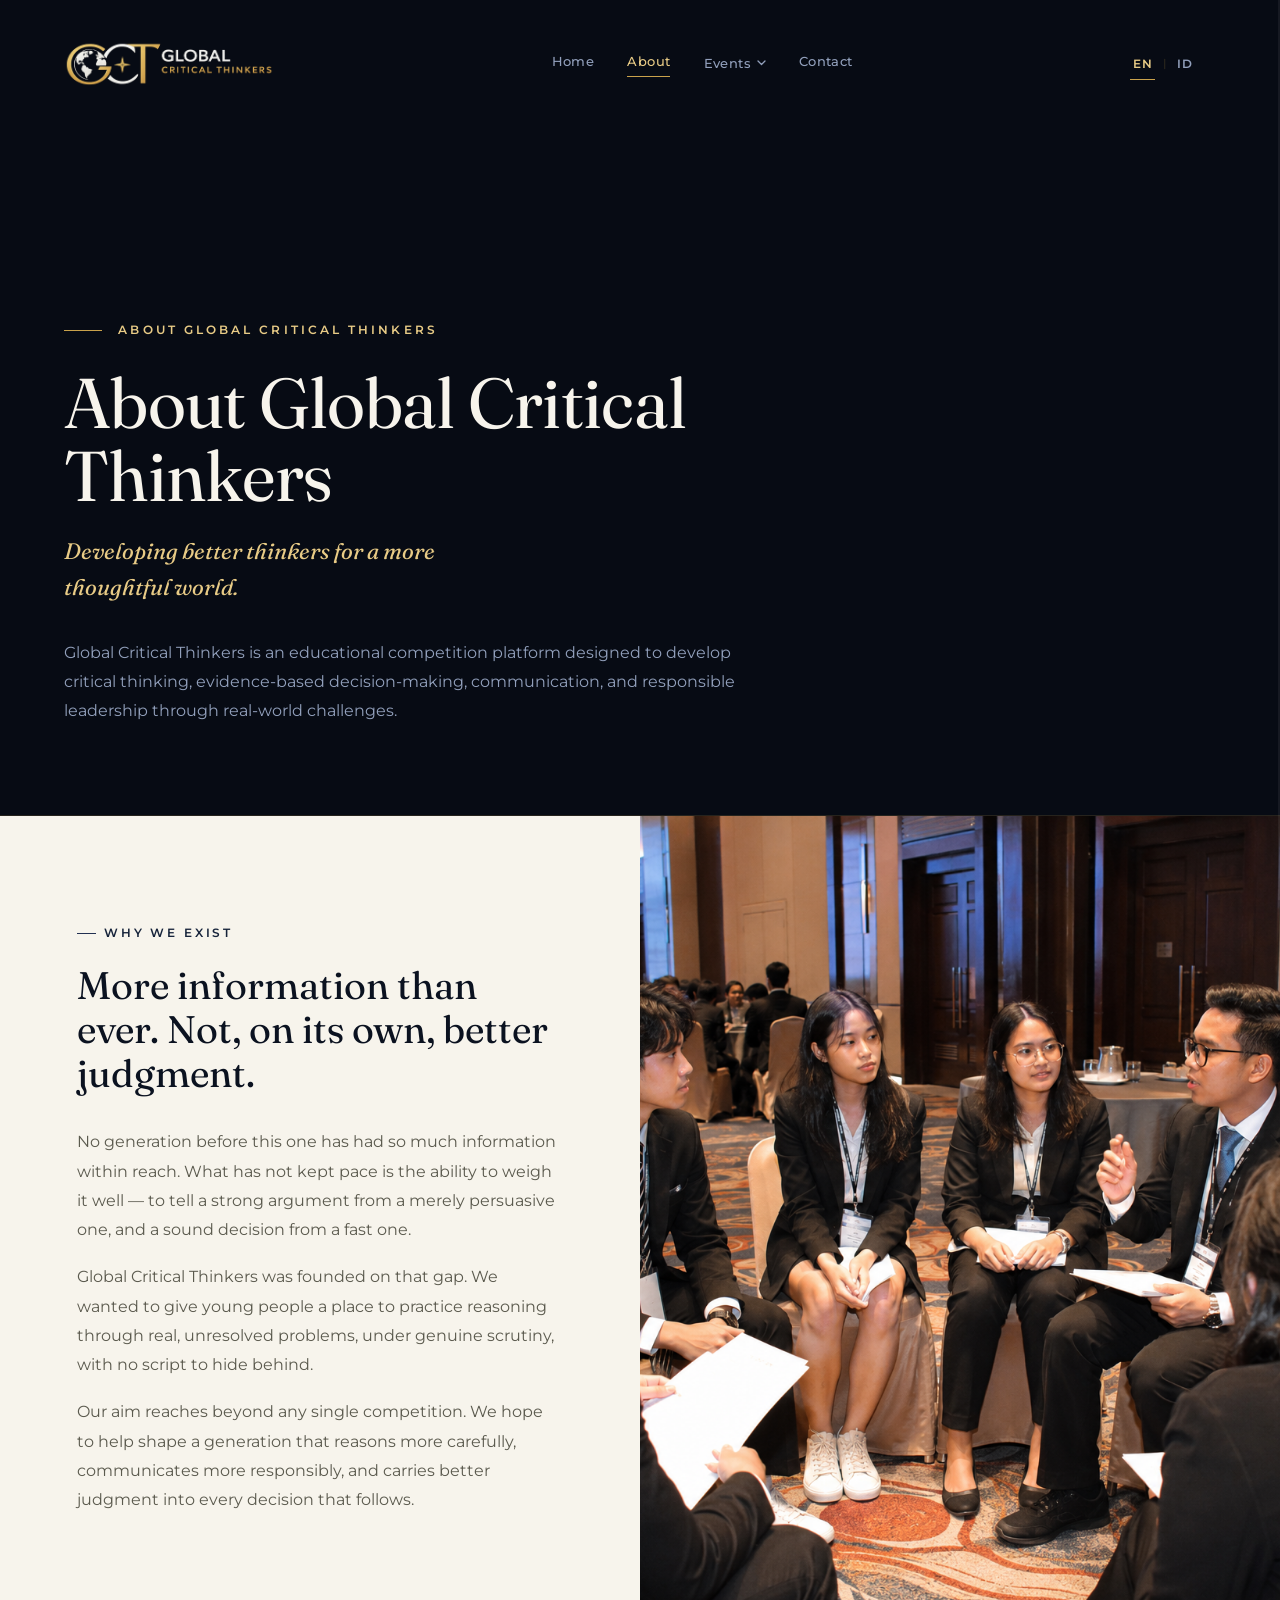
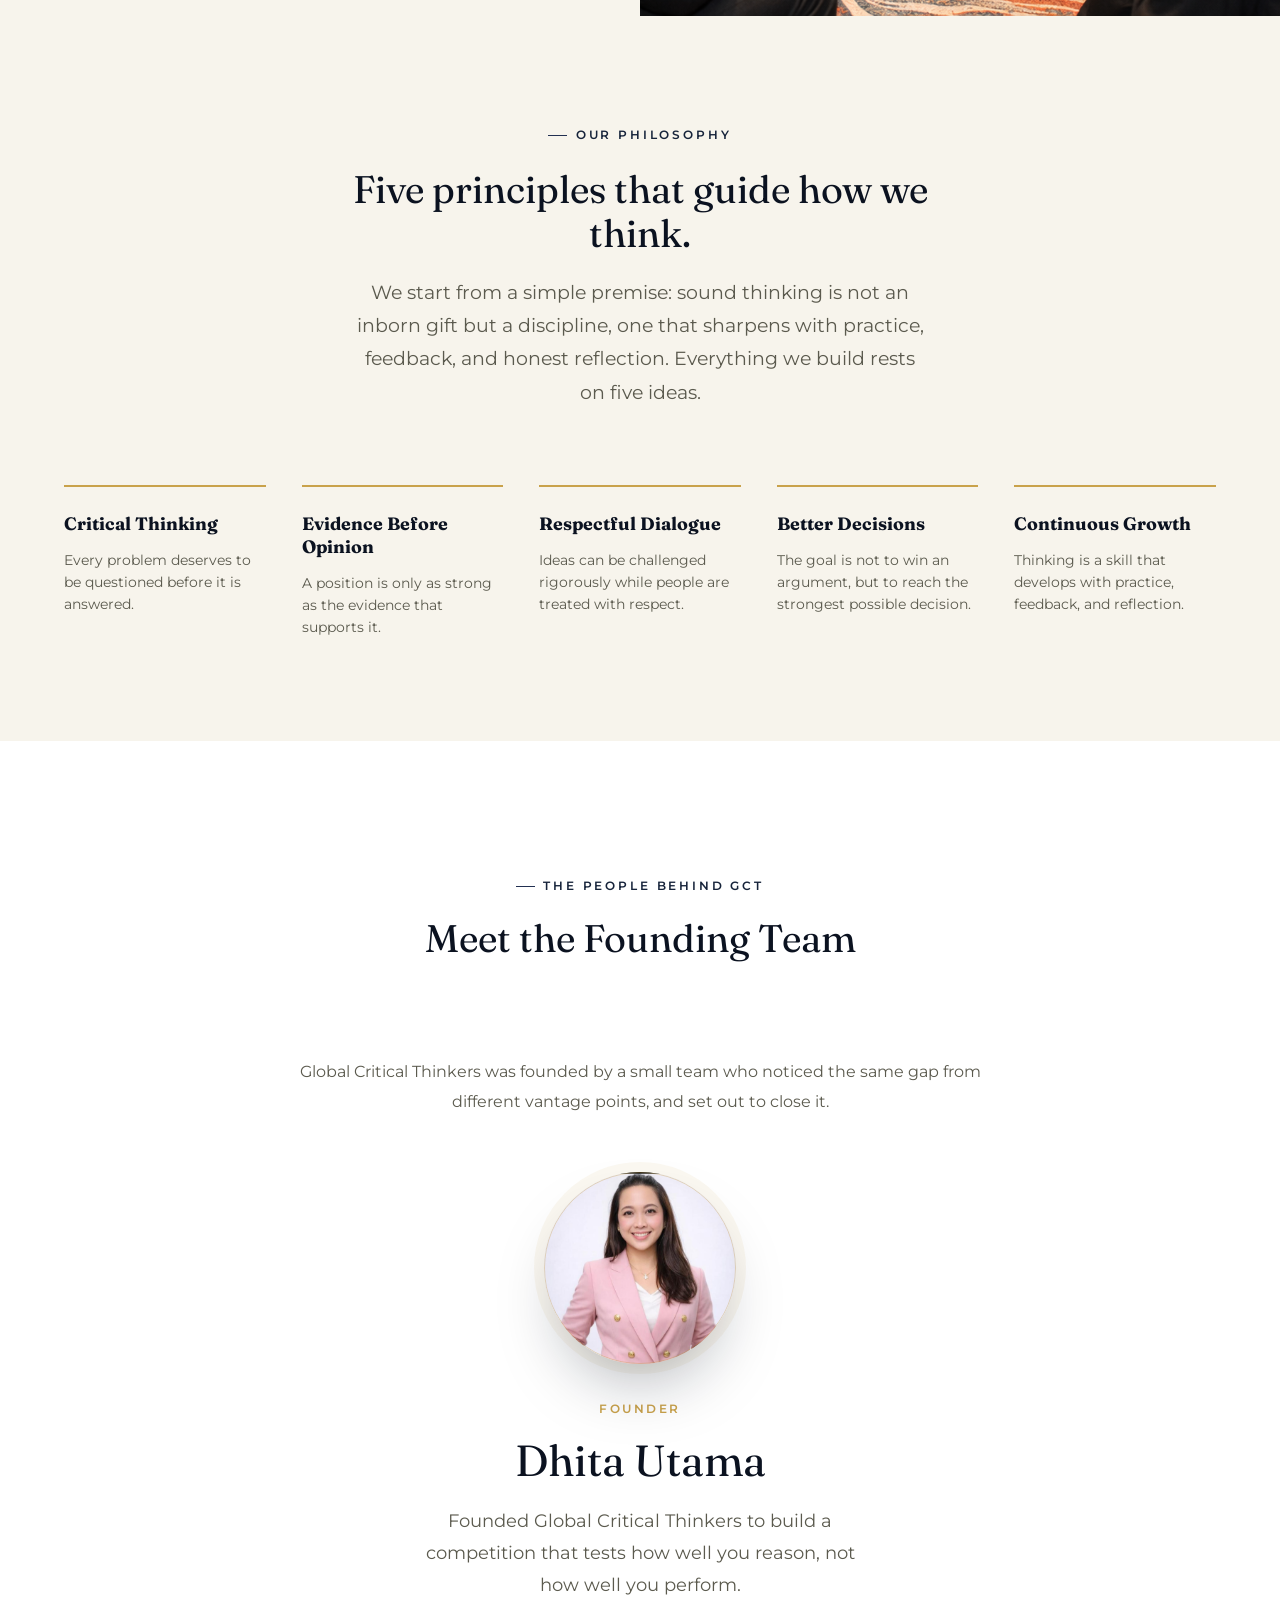
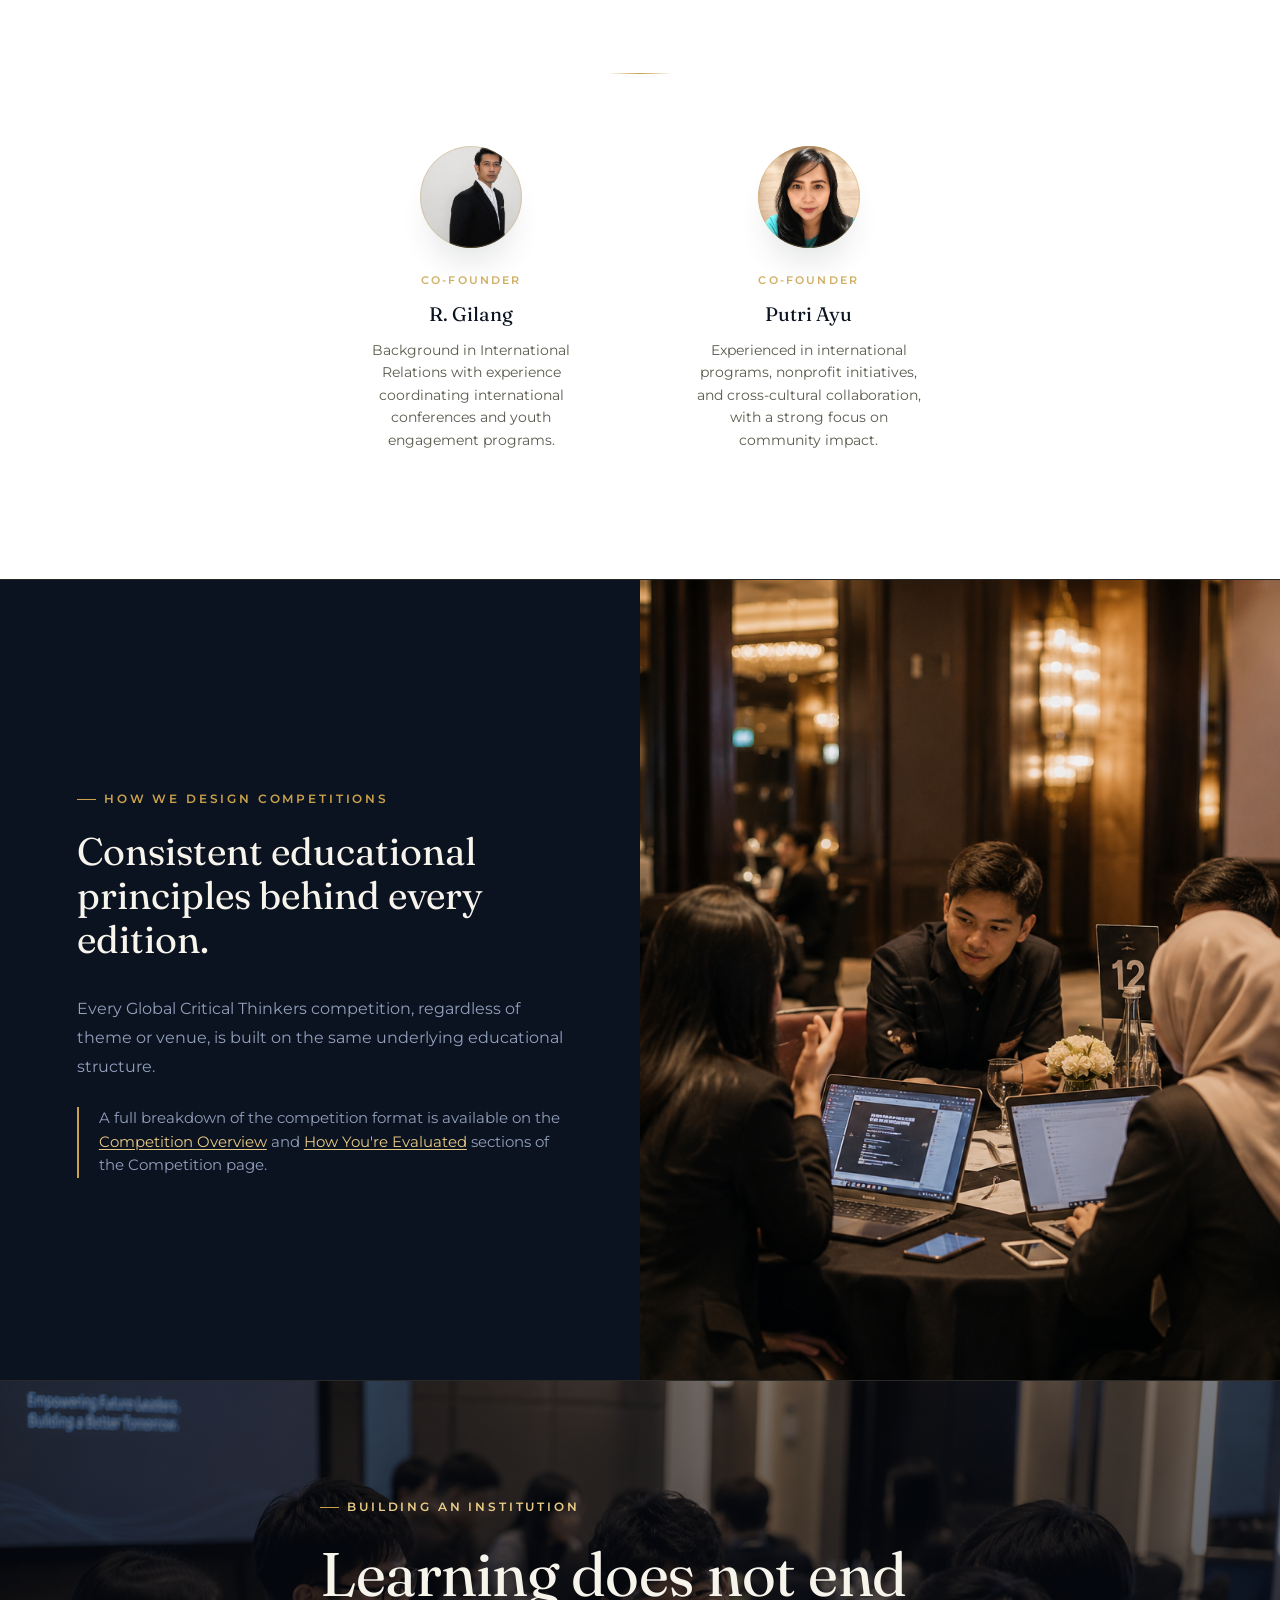
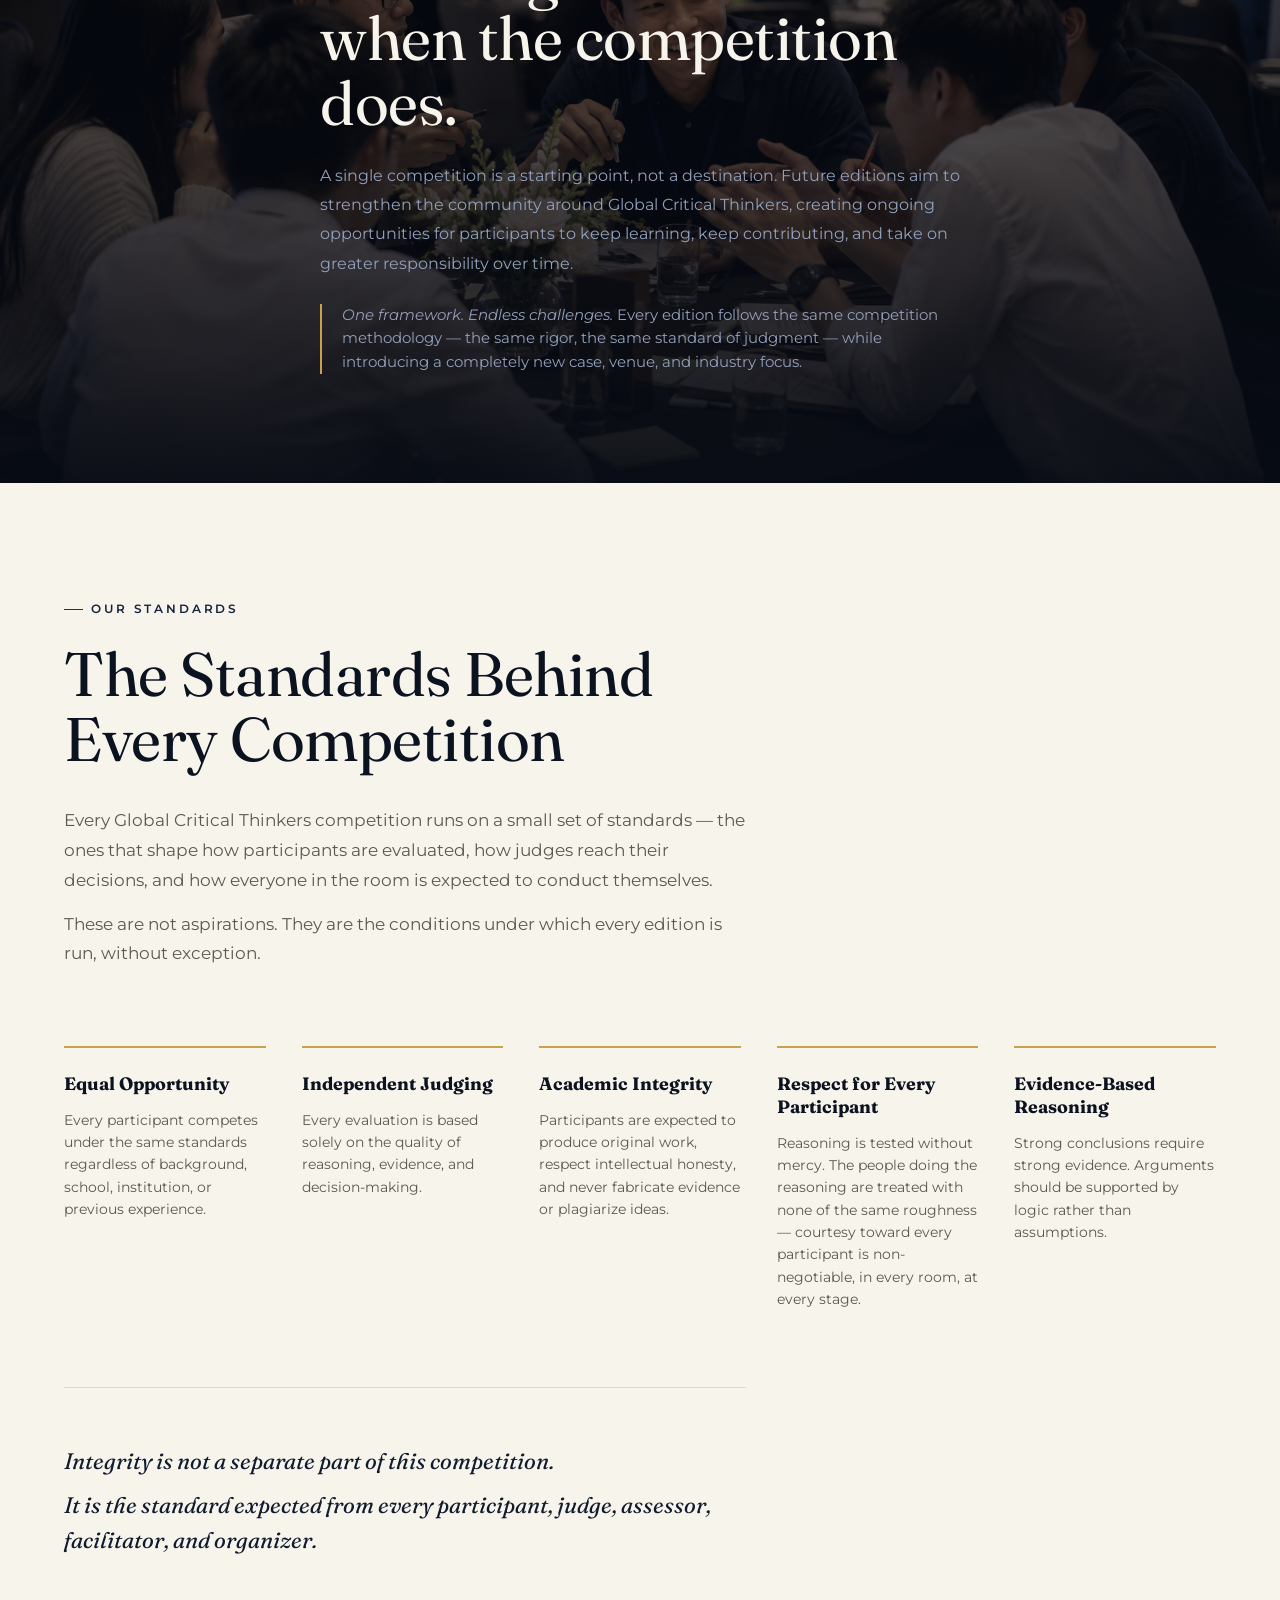
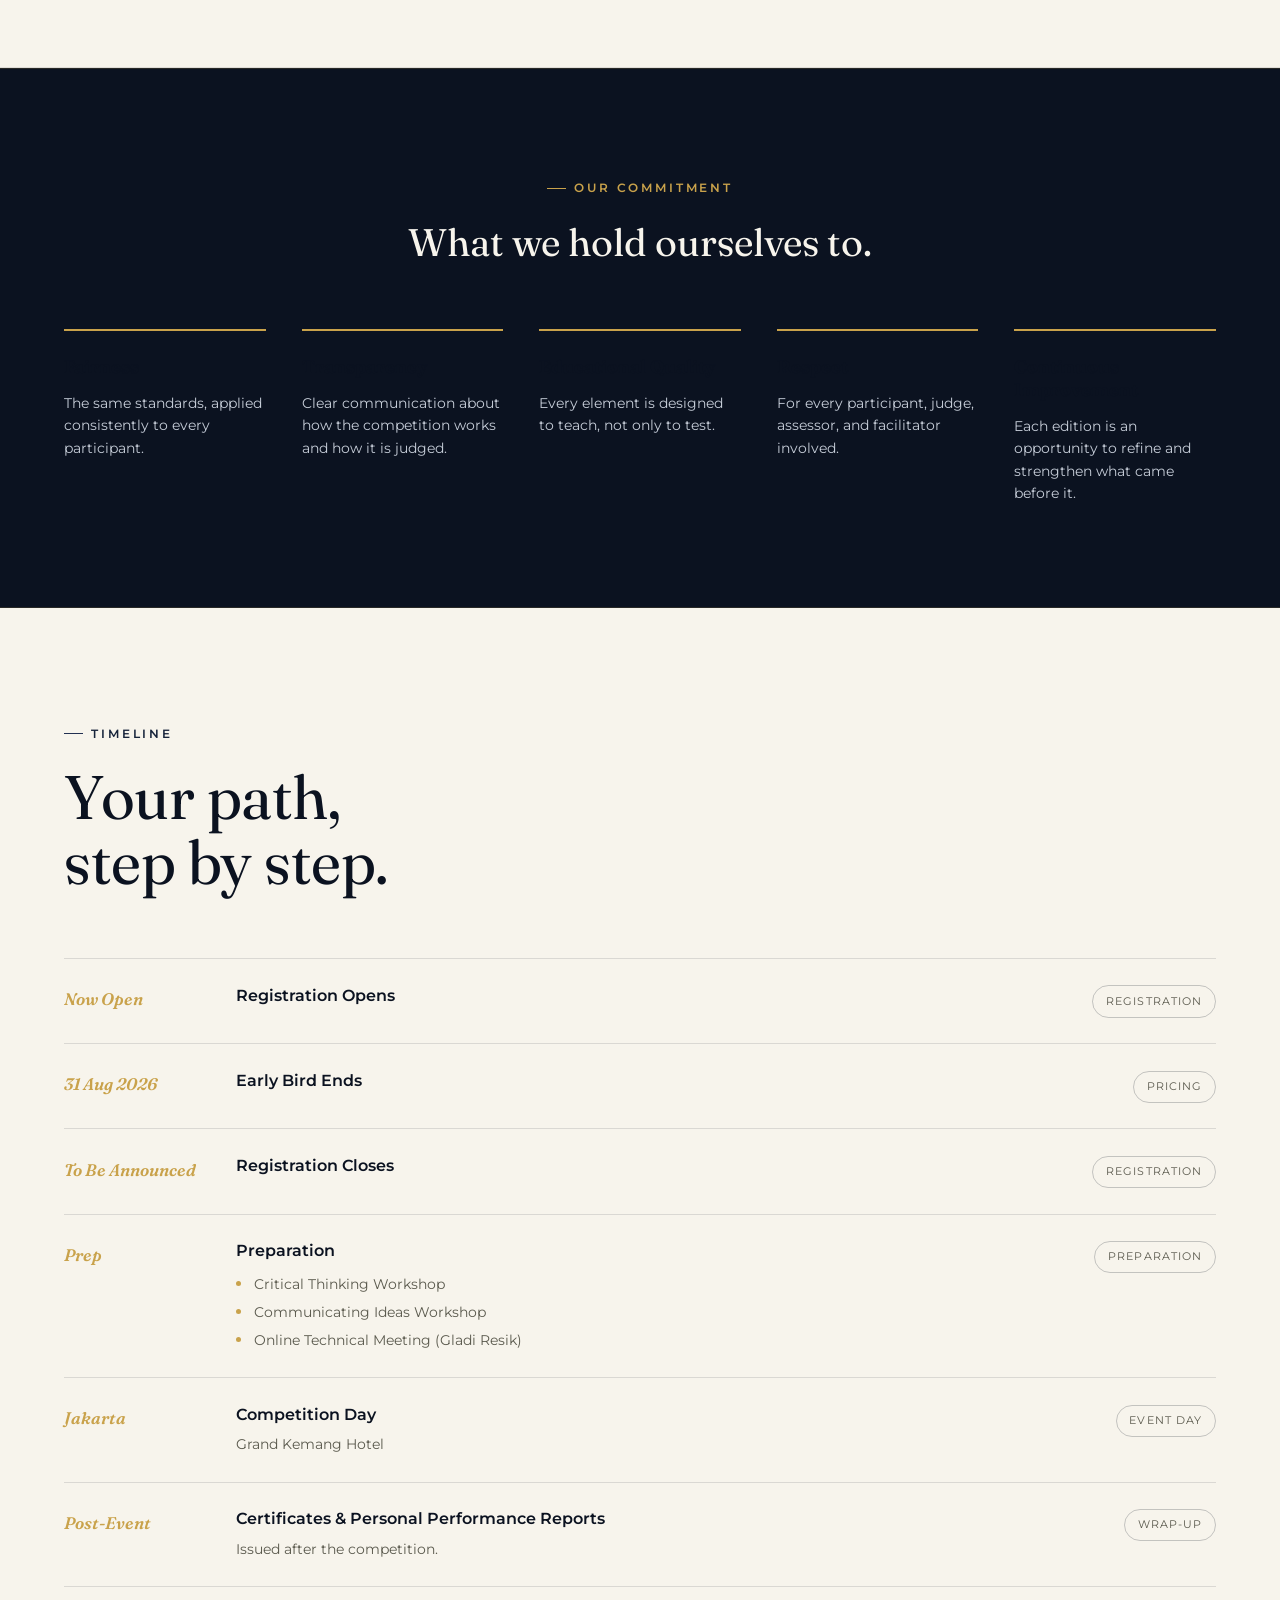
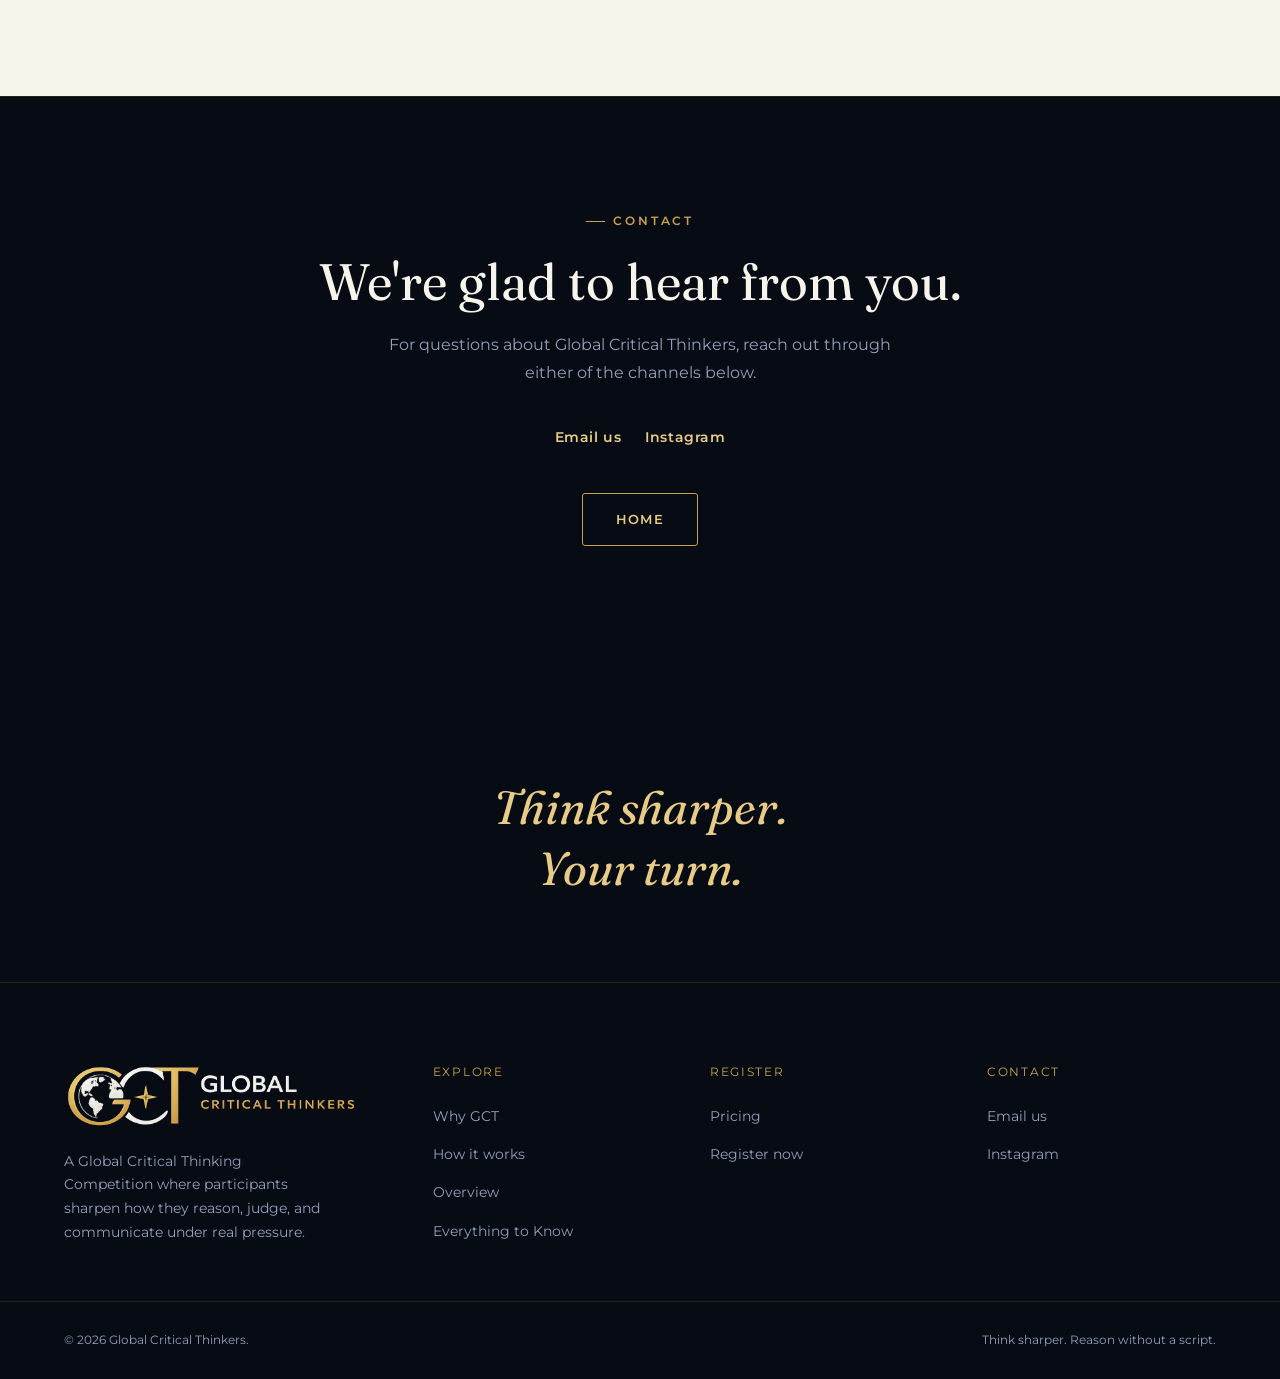
==== commit 8ed0049d: "Add files via upload" ====
--- a/about.html
+++ b/about.html
@@ -104,50 +104,50 @@
     </section>
 
     <!-- ============================================ -->
-    <!-- INTEGRITY — relocated from homepage -->
-    <!-- ============================================ -->
-    <section class="section integrity" id="integrity" aria-labelledby="about-integrity-heading">
-      <div class="container">
-        <div class="integrity__head reveal">
-          <p class="eyebrow eyebrow--dark" data-i18n="integrity.eyebrow">Our standards</p>
-          <h2 id="about-integrity-heading" class="display-lg" data-i18n="integrity.headline">Code of Integrity</h2>
-        </div>
-
-        <div class="integrity__statement reveal">
-          <p data-i18n="integrity.opening1">Excellence is measured not only by achievement, but by the integrity behind every decision.</p>
-          <p data-i18n="integrity.opening2">The quality of a competition depends not only on how participants perform, but also on the principles everyone chooses to uphold.</p>
-        </div>
-
-        <div class="integrity__grid reveal-stagger">
-          <div class="integrity__card">
-            <h3 class="integrity__card-title" data-i18n="integrity.principle1Title">Equal Opportunity</h3>
-            <p class="integrity__card-desc" data-i18n="integrity.principle1Desc">Every participant competes under the same standards regardless of background, school, institution, or previous experience.</p>
-          </div>
-          <div class="integrity__card">
-            <h3 class="integrity__card-title" data-i18n="integrity.principle2Title">Independent Judging</h3>
-            <p class="integrity__card-desc" data-i18n="integrity.principle2Desc">Every evaluation is based solely on the quality of reasoning, evidence, and decision-making.</p>
-          </div>
-          <div class="integrity__card">
-            <h3 class="integrity__card-title" data-i18n="integrity.principle3Title">Academic Integrity</h3>
-            <p class="integrity__card-desc" data-i18n="integrity.principle3Desc">Participants are expected to produce original work, respect intellectual honesty, and never fabricate evidence or plagiarize ideas.</p>
-          </div>
-          <div class="integrity__card">
-            <h3 class="integrity__card-title" data-i18n="integrity.principle4Title">Respectful Dialogue</h3>
-            <p class="integrity__card-desc" data-i18n="integrity.principle4Desc">Ideas should be challenged rigorously. People should always be treated respectfully.</p>
-          </div>
-          <div class="integrity__card">
-            <h3 class="integrity__card-title" data-i18n="integrity.principle5Title">Evidence-Based Reasoning</h3>
-            <p class="integrity__card-desc" data-i18n="integrity.principle5Desc">Strong conclusions require strong evidence. Arguments should be supported by logic rather than assumptions.</p>
-          </div>
-        </div>
-
-        <div class="integrity__closing reveal">
-          <p data-i18n="integrity.closing1">Integrity is not a separate part of this competition.</p>
-          <p data-i18n="integrity.closing2">It is the standard expected from every participant, judge, assessor, facilitator, and organizer.</p>
-        </div>
-      </div>
-    </section>
-
+    <!-- MEET THE FOUNDING TEAM — same component, more breathing room -->
+    <!-- ============================================ -->
+    <section class="section section--white leadership" id="founding-team" aria-labelledby="about-leadership-heading" style="padding-block: clamp(6rem, 10vw, 9rem);">
+      <div class="container">
+
+        <div class="leadership__head reveal">
+          <p class="eyebrow eyebrow--dark" data-i18n="about.team.eyebrow">The people behind GCT</p>
+          <h2 id="about-leadership-heading" class="display-md leadership__headline" data-i18n="leadership.headline">Meet the Founding Team</h2>
+        </div>
+
+        <p class="about-team__intro reveal" data-i18n="about.team.intro">Global Critical Thinkers was founded by a small team who noticed the same gap from different vantage points, and set out to close it.</p>
+
+        <div class="leadership__founder reveal" style="margin-top: clamp(2rem, 4vw, 3rem);">
+          <div class="leadership__photo leadership__photo--founder">
+            <img src="images/dhita.jpeg" alt="Dhita Utama" loading="lazy">
+          </div>
+          <span class="leadership__label" data-i18n="leadership.founderLabel">Founder</span>
+          <h3 class="leadership__name leadership__name--founder">Dhita Utama</h3>
+          <p class="leadership__role leadership__role--founder" data-i18n="leadership.founderBio">Founded Global Critical Thinkers to build a competition that tests how well you reason, not how well you perform.</p>
+        </div>
+
+        <div class="leadership__rule" aria-hidden="true" style="margin-block: clamp(3rem, 6vw, 4.5rem);"></div>
+
+        <ul class="leadership__co reveal-stagger">
+          <li class="leadership__member">
+            <div class="leadership__photo">
+              <img src="images/gilang.png" alt="R. Gilang" loading="lazy">
+            </div>
+            <span class="leadership__label" data-i18n="leadership.cofounderLabel">Co-Founder</span>
+            <h3 class="leadership__name">R. Gilang</h3>
+            <p class="leadership__role" data-i18n="leadership.gilangBio">Background in International Relations with experience coordinating international conferences and youth engagement programs.</p>
+          </li>
+          <li class="leadership__member">
+            <div class="leadership__photo">
+              <img src="images/putri.png" alt="Putri Ayu" loading="lazy">
+            </div>
+            <span class="leadership__label" data-i18n="leadership.cofounderLabel">Co-Founder</span>
+            <h3 class="leadership__name">Putri Ayu</h3>
+            <p class="leadership__role" data-i18n="leadership.putriBio">Experienced in international programs, nonprofit initiatives, and cross-cultural collaboration, with a strong focus on community impact.</p>
+          </li>
+        </ul>
+
+      </div>
+    </section>
     <!-- ============================================ -->
     <!-- HOW WE DESIGN COMPETITIONS — editorial split, image left -->
     <!-- ============================================ -->
@@ -188,50 +188,50 @@
     </section>
 
     <!-- ============================================ -->
-    <!-- MEET THE FOUNDING TEAM — same component, more breathing room -->
-    <!-- ============================================ -->
-    <section class="section section--white leadership" id="founding-team" aria-labelledby="about-leadership-heading" style="padding-block: clamp(6rem, 10vw, 9rem);">
-      <div class="container">
-
-        <div class="leadership__head reveal">
-          <p class="eyebrow eyebrow--dark" data-i18n="about.team.eyebrow">The people behind GCT</p>
-          <h2 id="about-leadership-heading" class="display-md leadership__headline" data-i18n="leadership.headline">Meet the Founding Team</h2>
-        </div>
-
-        <p class="about-team__intro reveal" data-i18n="about.team.intro">Global Critical Thinkers was founded by a small team who noticed the same gap from different vantage points, and set out to close it.</p>
-
-        <div class="leadership__founder reveal" style="margin-top: clamp(2rem, 4vw, 3rem);">
-          <div class="leadership__photo leadership__photo--founder">
-            <img src="images/dhita.jpeg" alt="Dhita Utama" loading="lazy">
-          </div>
-          <span class="leadership__label" data-i18n="leadership.founderLabel">Founder</span>
-          <h3 class="leadership__name leadership__name--founder">Dhita Utama</h3>
-          <p class="leadership__role leadership__role--founder" data-i18n="leadership.founderBio">Founded Global Critical Thinkers to build a competition that tests how well you reason, not how well you perform.</p>
-        </div>
-
-        <div class="leadership__rule" aria-hidden="true" style="margin-block: clamp(3rem, 6vw, 4.5rem);"></div>
-
-        <ul class="leadership__co reveal-stagger">
-          <li class="leadership__member">
-            <div class="leadership__photo">
-              <img src="images/gilang.png" alt="R. Gilang" loading="lazy">
-            </div>
-            <span class="leadership__label" data-i18n="leadership.cofounderLabel">Co-Founder</span>
-            <h3 class="leadership__name">R. Gilang</h3>
-            <p class="leadership__role" data-i18n="leadership.gilangBio">Background in International Relations with experience coordinating international conferences and youth engagement programs.</p>
-          </li>
-          <li class="leadership__member">
-            <div class="leadership__photo">
-              <img src="images/putri.png" alt="Putri Ayu" loading="lazy">
-            </div>
-            <span class="leadership__label" data-i18n="leadership.cofounderLabel">Co-Founder</span>
-            <h3 class="leadership__name">Putri Ayu</h3>
-            <p class="leadership__role" data-i18n="leadership.putriBio">Experienced in international programs, nonprofit initiatives, and cross-cultural collaboration, with a strong focus on community impact.</p>
-          </li>
-        </ul>
-
-      </div>
-    </section>
+    <!-- INTEGRITY — relocated from homepage -->
+    <!-- ============================================ -->
+    <section class="section integrity" id="integrity" aria-labelledby="about-integrity-heading">
+      <div class="container">
+        <div class="integrity__head reveal">
+          <p class="eyebrow eyebrow--dark" data-i18n="integrity.eyebrow">Our standards</p>
+          <h2 id="about-integrity-heading" class="display-lg" data-i18n="integrity.headline">The Standards Behind Every Competition</h2>
+        </div>
+
+        <div class="integrity__statement reveal">
+          <p data-i18n="integrity.opening1">Every Global Critical Thinkers competition runs on a small set of standards — the ones that shape how participants are evaluated, how judges reach their decisions, and how everyone in the room is expected to conduct themselves.</p>
+          <p data-i18n="integrity.opening2">These are not aspirations. They are the conditions under which every edition is run, without exception.</p>
+        </div>
+
+        <div class="integrity__grid reveal-stagger">
+          <div class="integrity__card">
+            <h3 class="integrity__card-title" data-i18n="integrity.principle1Title">Equal Opportunity</h3>
+            <p class="integrity__card-desc" data-i18n="integrity.principle1Desc">Every participant competes under the same standards regardless of background, school, institution, or previous experience.</p>
+          </div>
+          <div class="integrity__card">
+            <h3 class="integrity__card-title" data-i18n="integrity.principle2Title">Independent Judging</h3>
+            <p class="integrity__card-desc" data-i18n="integrity.principle2Desc">Every evaluation is based solely on the quality of reasoning, evidence, and decision-making.</p>
+          </div>
+          <div class="integrity__card">
+            <h3 class="integrity__card-title" data-i18n="integrity.principle3Title">Academic Integrity</h3>
+            <p class="integrity__card-desc" data-i18n="integrity.principle3Desc">Participants are expected to produce original work, respect intellectual honesty, and never fabricate evidence or plagiarize ideas.</p>
+          </div>
+          <div class="integrity__card">
+            <h3 class="integrity__card-title" data-i18n="integrity.principle4Title">Respect for Every Participant</h3>
+            <p class="integrity__card-desc" data-i18n="integrity.principle4Desc">Reasoning is tested without mercy. The people doing the reasoning are treated with none of the same roughness — courtesy toward every participant is non-negotiable, in every room, at every stage.</p>
+          </div>
+          <div class="integrity__card">
+            <h3 class="integrity__card-title" data-i18n="integrity.principle5Title">Evidence-Based Reasoning</h3>
+            <p class="integrity__card-desc" data-i18n="integrity.principle5Desc">Strong conclusions require strong evidence. Arguments should be supported by logic rather than assumptions.</p>
+          </div>
+        </div>
+
+        <div class="integrity__closing reveal">
+          <p data-i18n="integrity.closing1">Integrity is not a separate part of this competition.</p>
+          <p data-i18n="integrity.closing2">It is the standard expected from every participant, judge, assessor, facilitator, and organizer.</p>
+        </div>
+      </div>
+    </section>
+
 
     <!-- ============================================ -->
     <!-- OUR COMMITMENT — quiet strip, centered -->
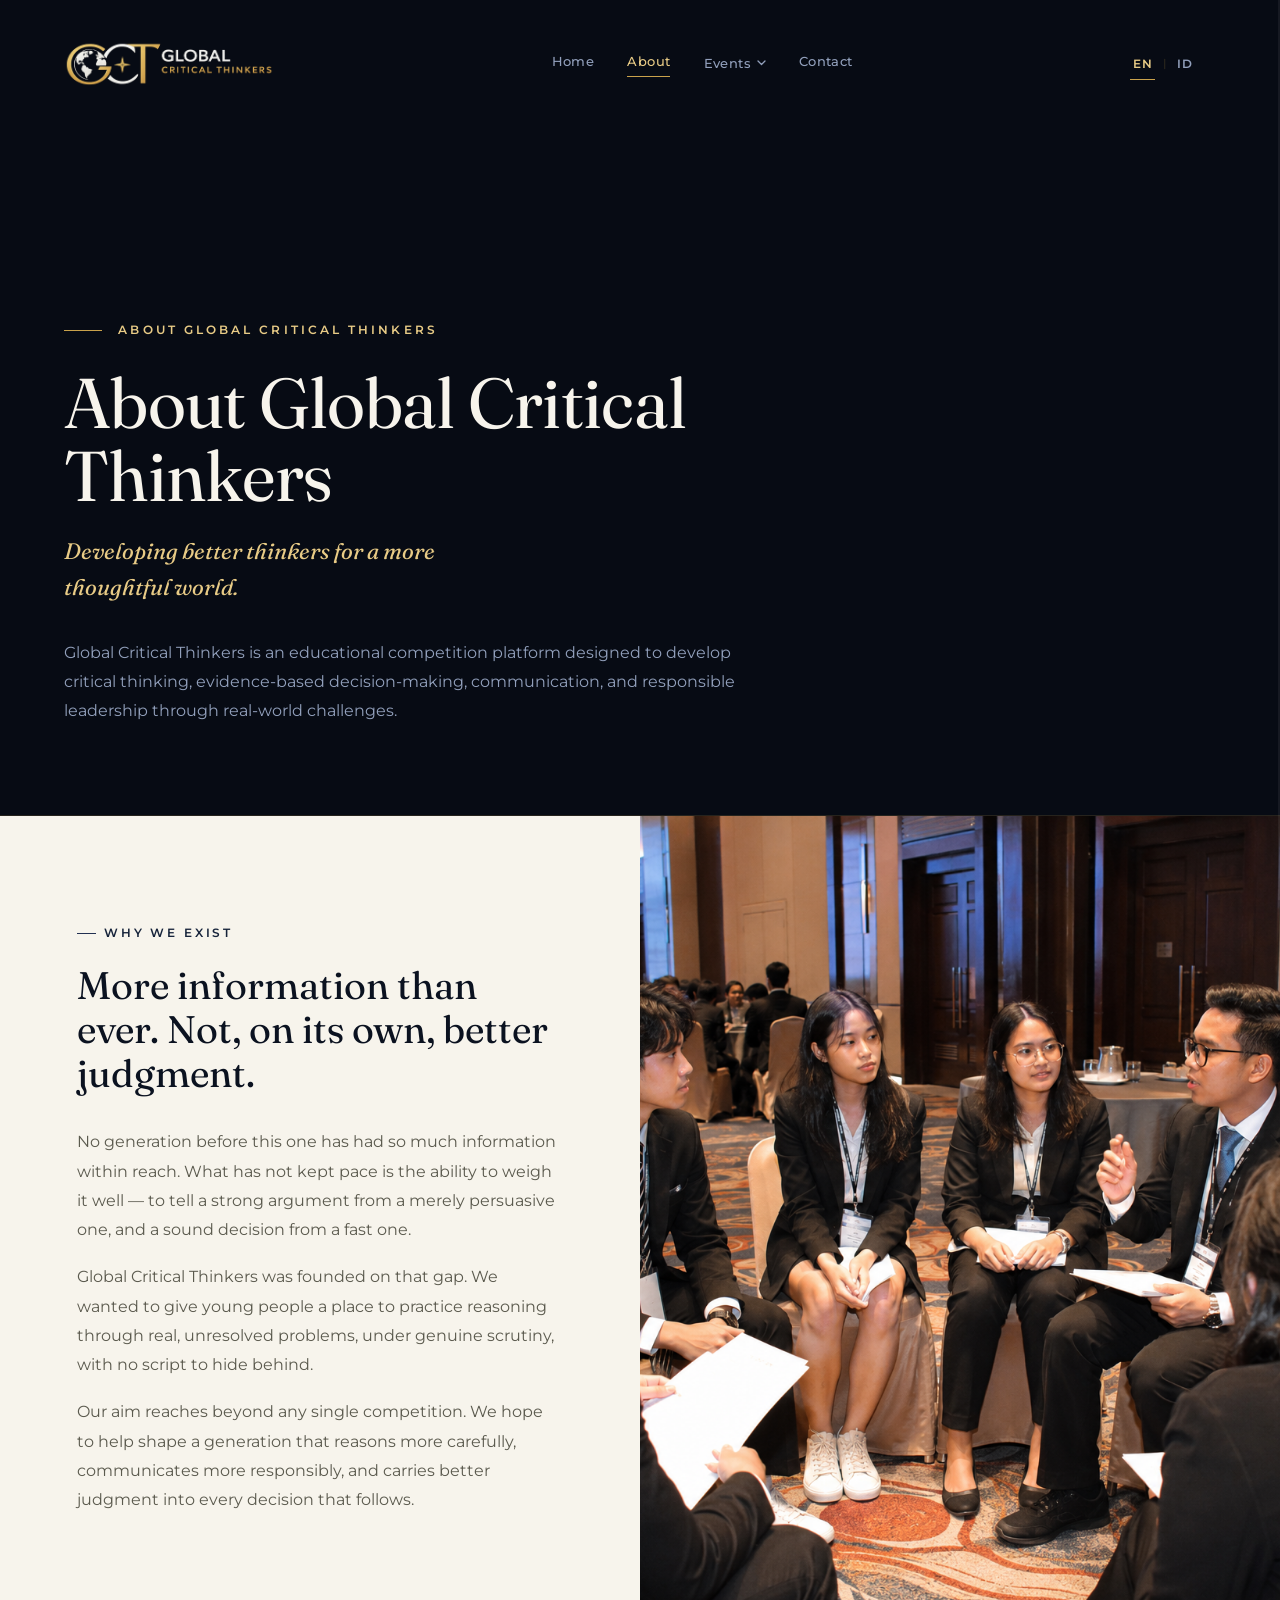
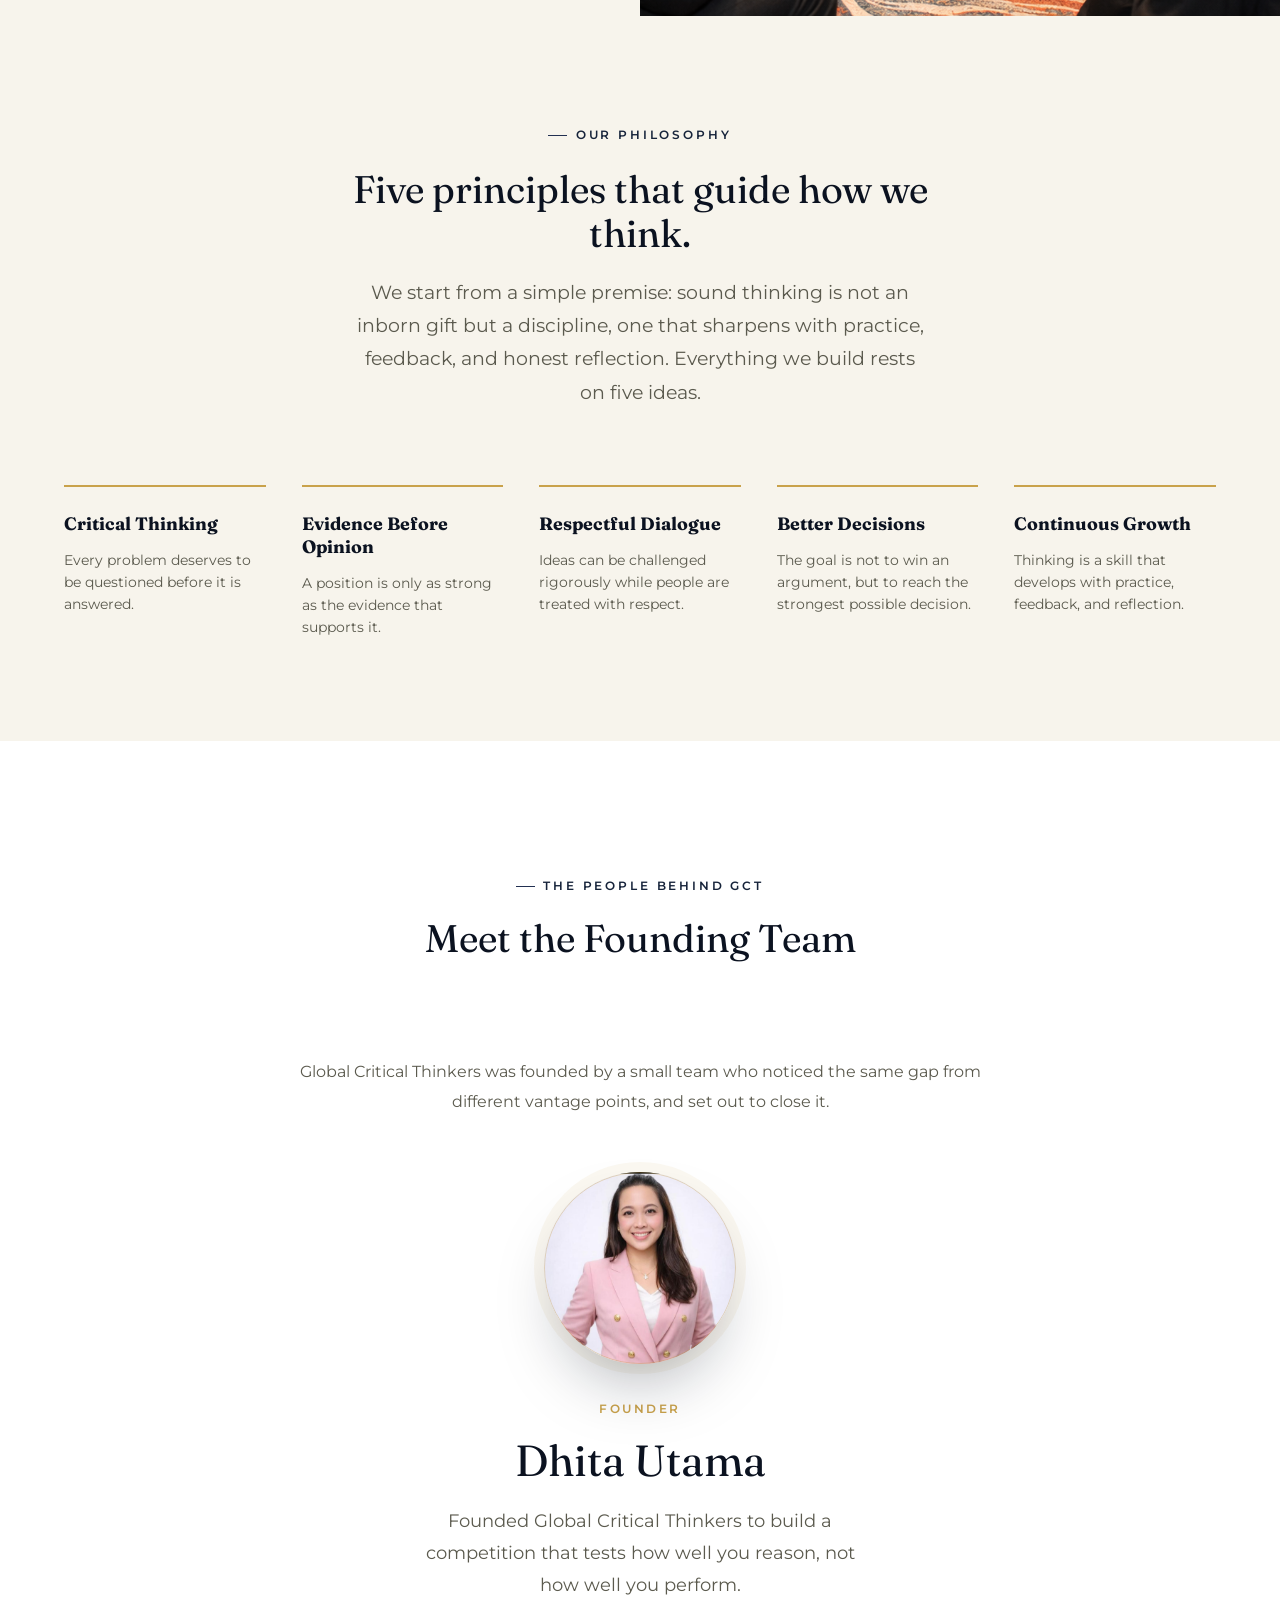
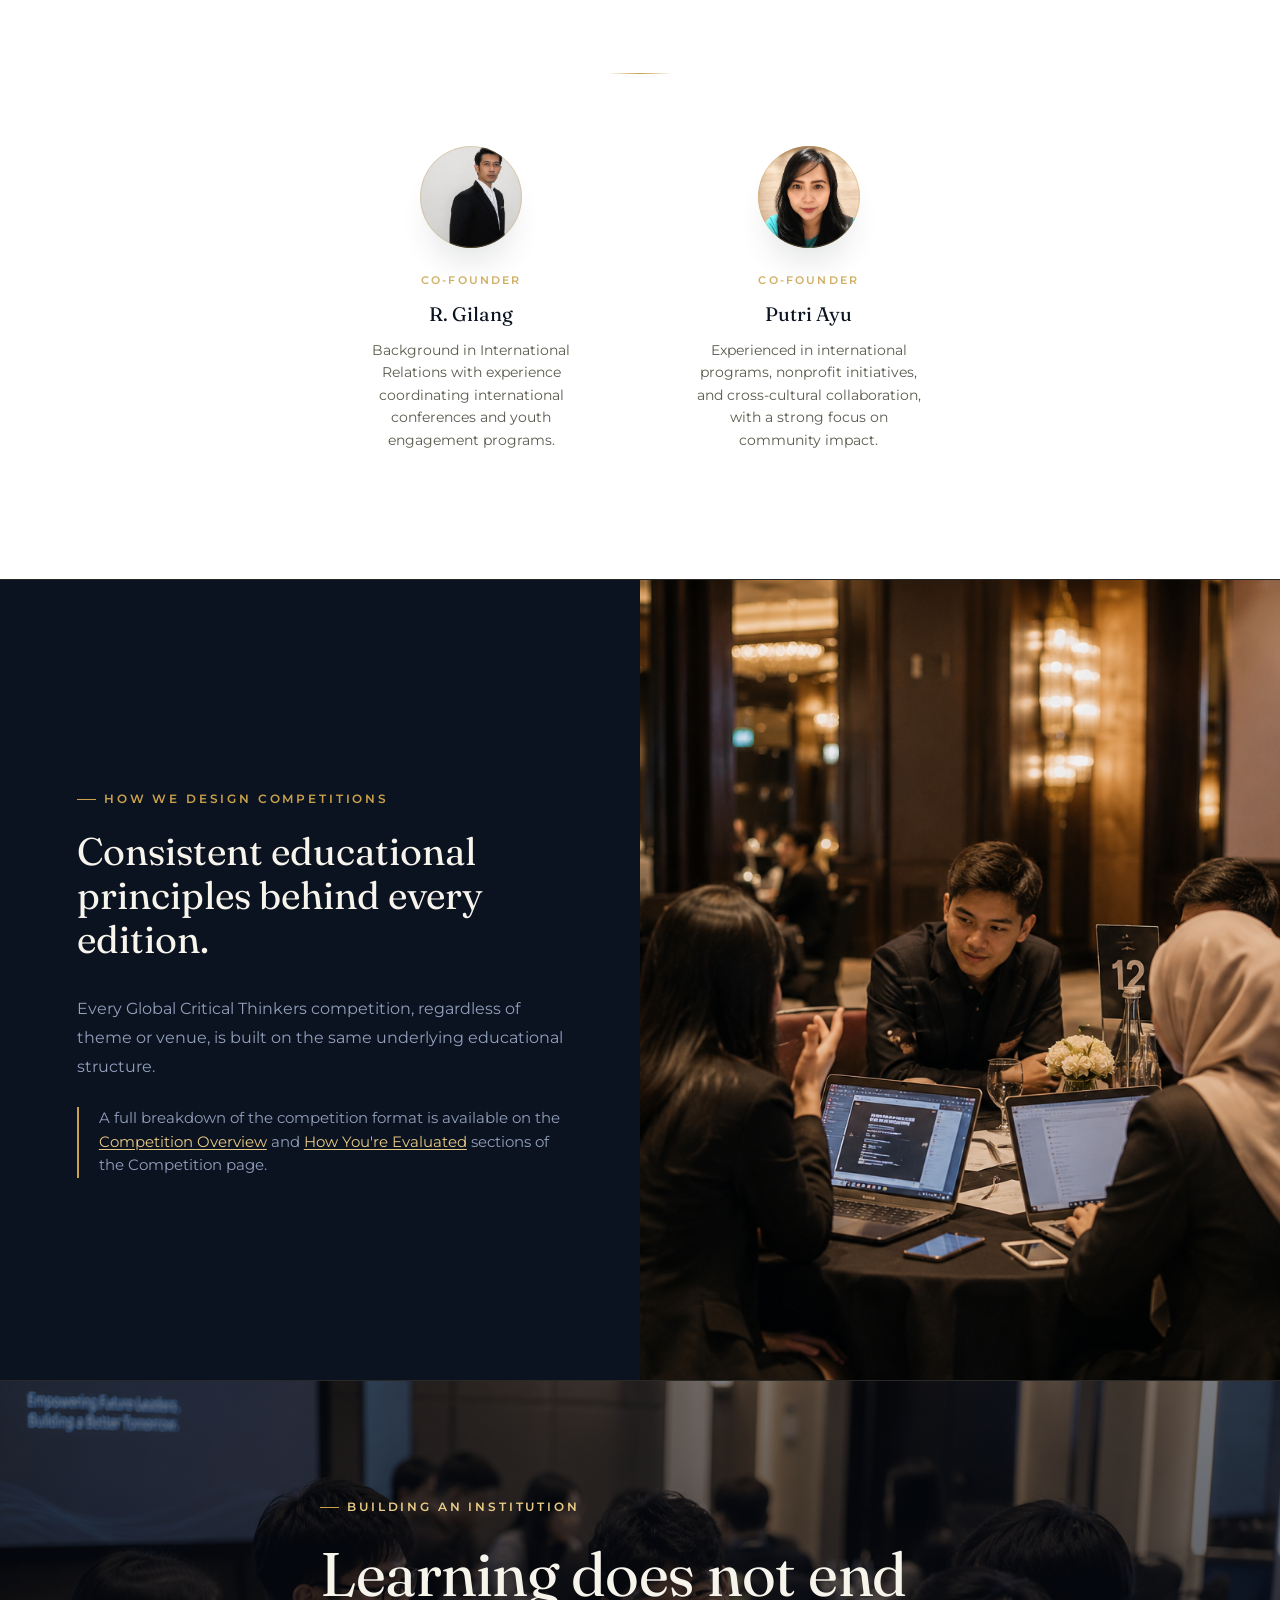
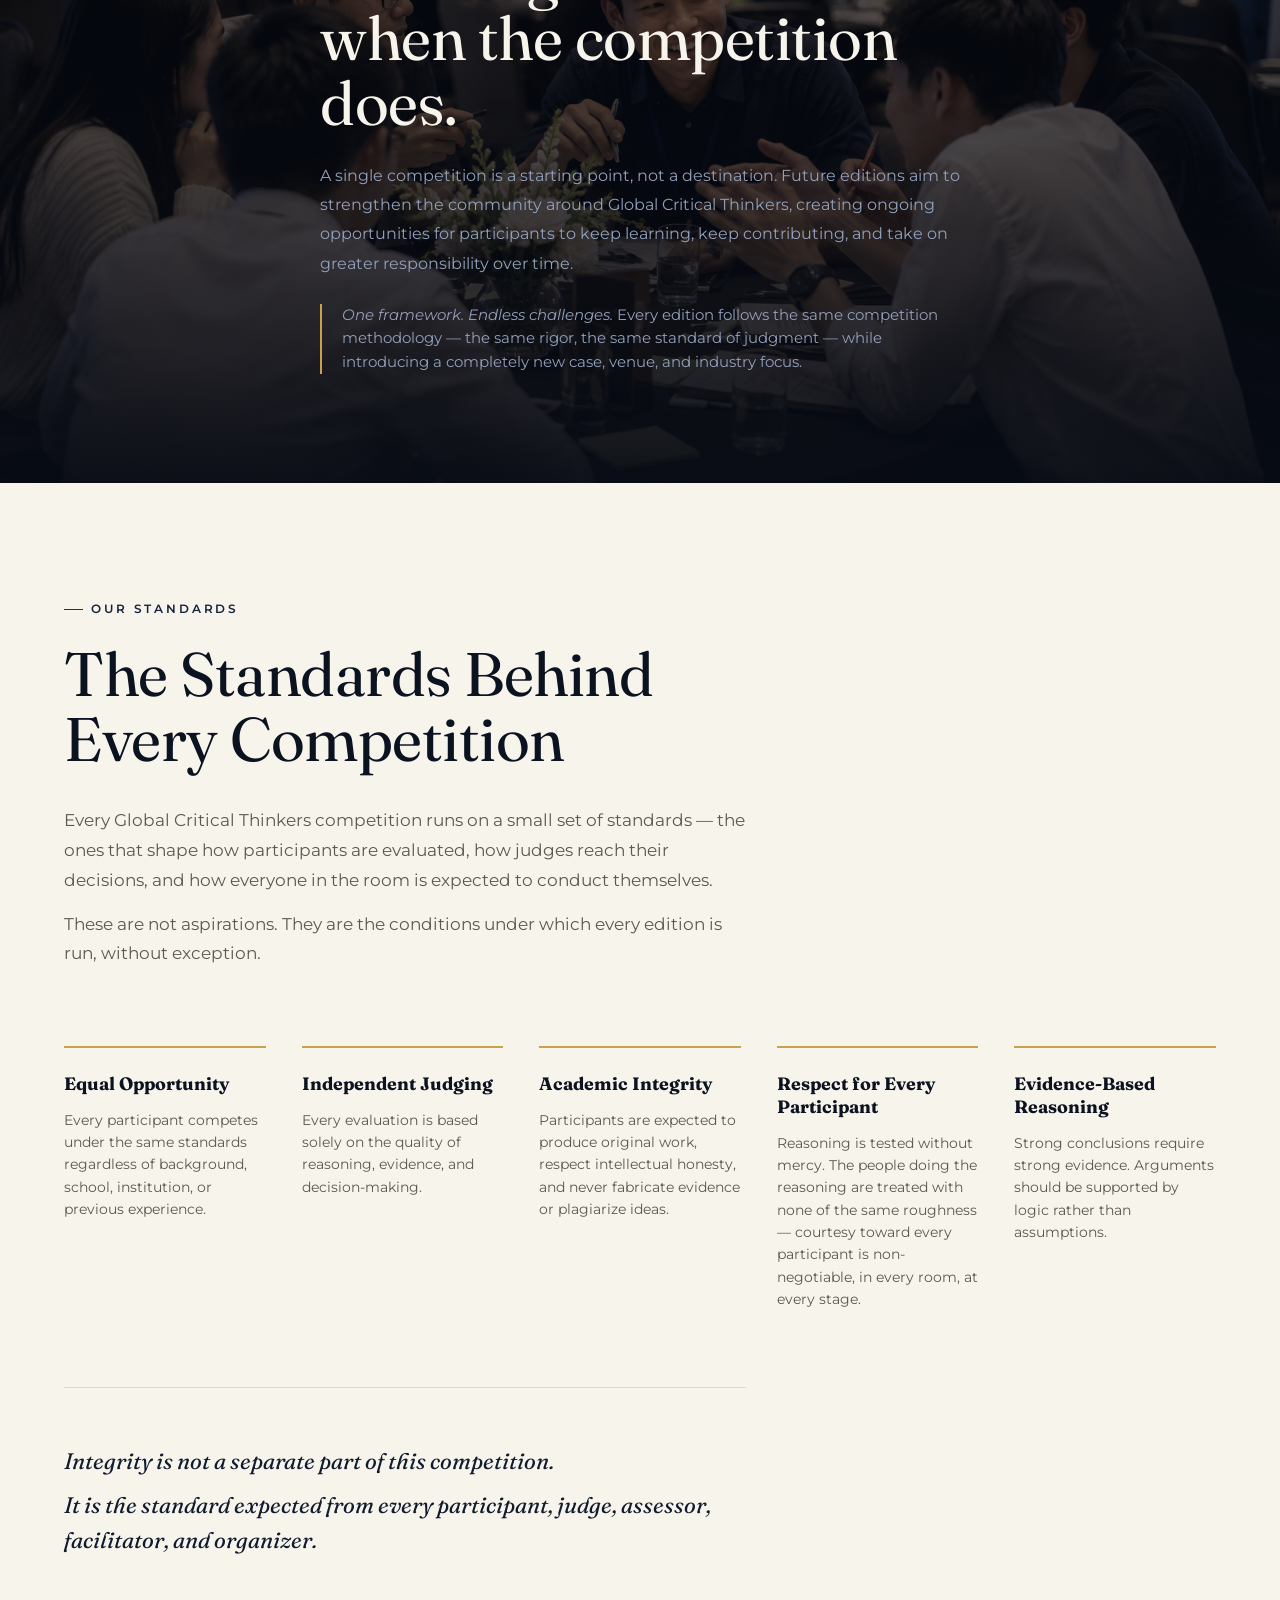
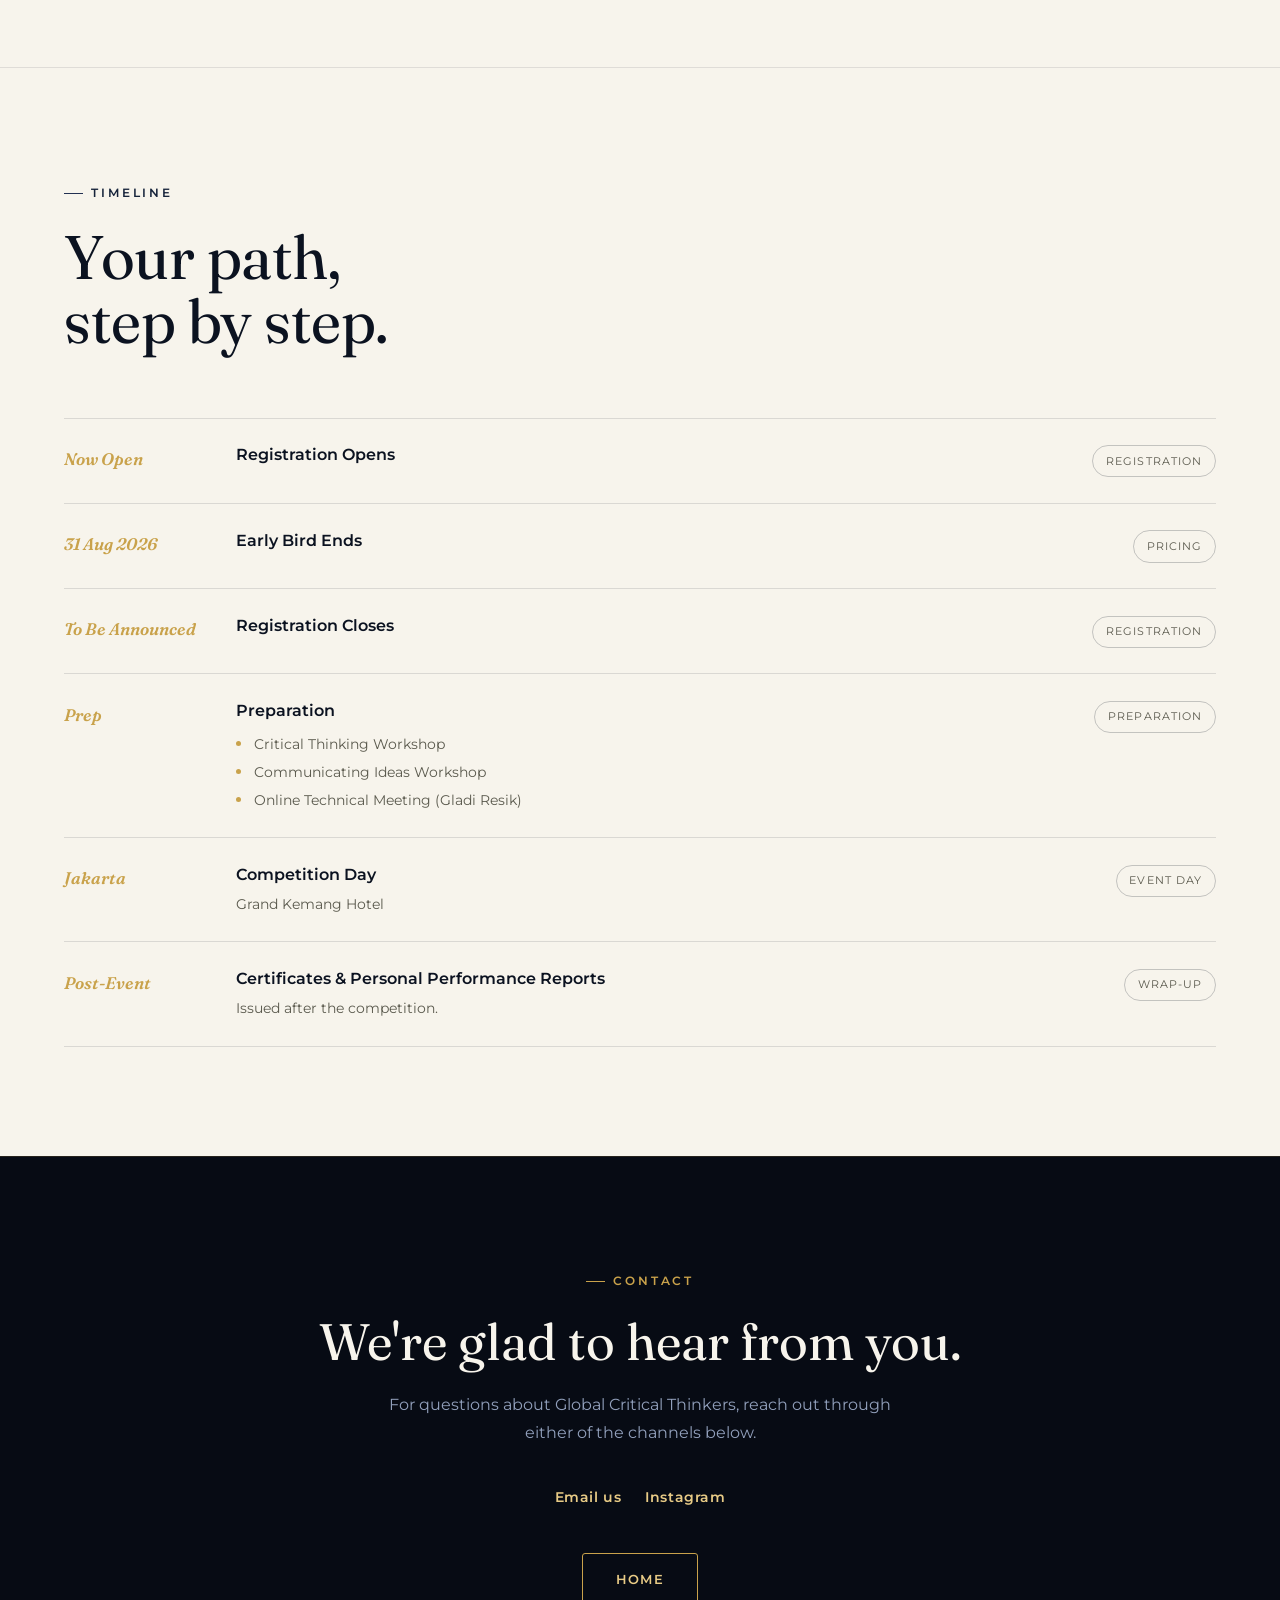
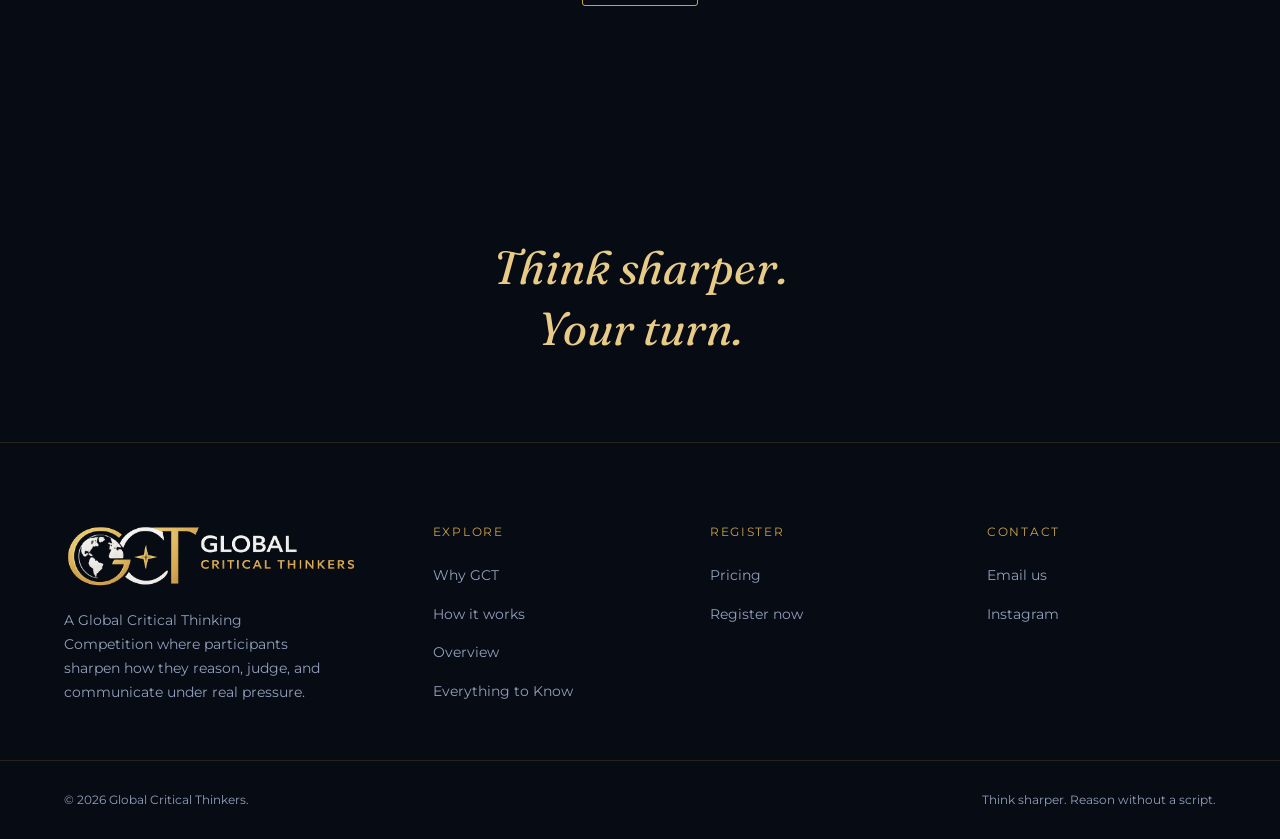
==== commit cf6464ab: "Add files via upload" ====
--- a/about.html
+++ b/about.html
@@ -232,42 +232,6 @@
       </div>
     </section>
 
-
-    <!-- ============================================ -->
-    <!-- OUR COMMITMENT — quiet strip, centered -->
-    <!-- ============================================ -->
-    <section class="about-block about-block--navy" id="commitment" aria-labelledby="commitment-heading">
-      <div class="container">
-        <div class="about-block__head reveal" style="margin-inline:auto; text-align:center;">
-          <p class="eyebrow" style="justify-content:center;" data-i18n="about.commitment.eyebrow">Our commitment</p>
-          <h2 id="commitment-heading" class="display-md" data-i18n="about.commitment.headline">What we hold ourselves to.</h2>
-        </div>
-
-        <div class="integrity__grid reveal-stagger" style="margin-top: clamp(3rem, 5vw, 4rem);">
-          <div class="integrity__card">
-            <h3 class="integrity__card-title" data-i18n="about.commitment.c1Title">Fairness</h3>
-            <p class="integrity__card-desc" data-i18n="about.commitment.c1Desc">The same standards, applied consistently to every participant.</p>
-          </div>
-          <div class="integrity__card">
-            <h3 class="integrity__card-title" data-i18n="about.commitment.c2Title">Transparency</h3>
-            <p class="integrity__card-desc" data-i18n="about.commitment.c2Desc">Clear communication about how the competition works and how it is judged.</p>
-          </div>
-          <div class="integrity__card">
-            <h3 class="integrity__card-title" data-i18n="about.commitment.c3Title">Educational Quality</h3>
-            <p class="integrity__card-desc" data-i18n="about.commitment.c3Desc">Every element is designed to teach, not only to test.</p>
-          </div>
-          <div class="integrity__card">
-            <h3 class="integrity__card-title" data-i18n="about.commitment.c4Title">Respect</h3>
-            <p class="integrity__card-desc" data-i18n="about.commitment.c4Desc">For every participant, judge, assessor, and facilitator involved.</p>
-          </div>
-          <div class="integrity__card">
-            <h3 class="integrity__card-title" data-i18n="about.commitment.c5Title">Continuous Improvement</h3>
-            <p class="integrity__card-desc" data-i18n="about.commitment.c5Desc">Each edition is an opportunity to refine and strengthen what came before it.</p>
-          </div>
-        </div>
-      </div>
-    </section>
-
     <!-- ============================================ -->
     <!-- TIMELINE — relocated from homepage -->
     <!-- ============================================ -->
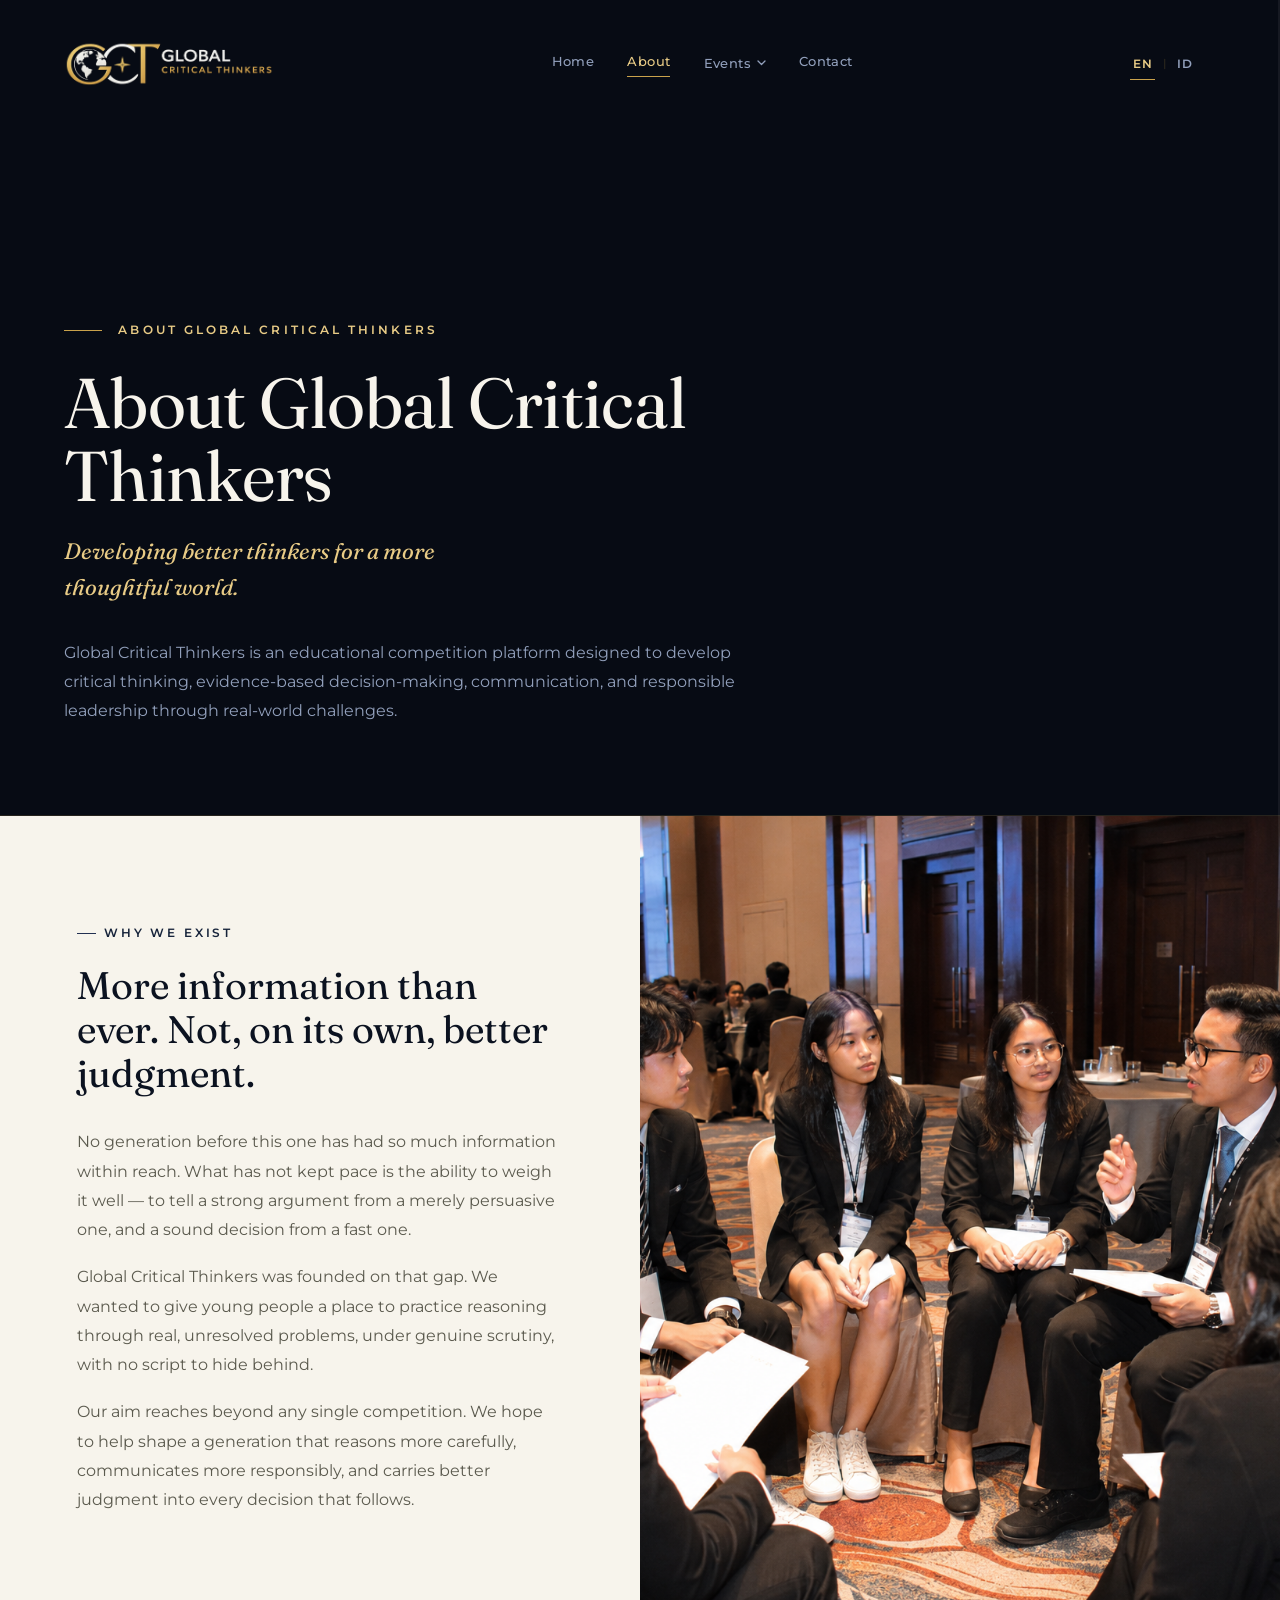
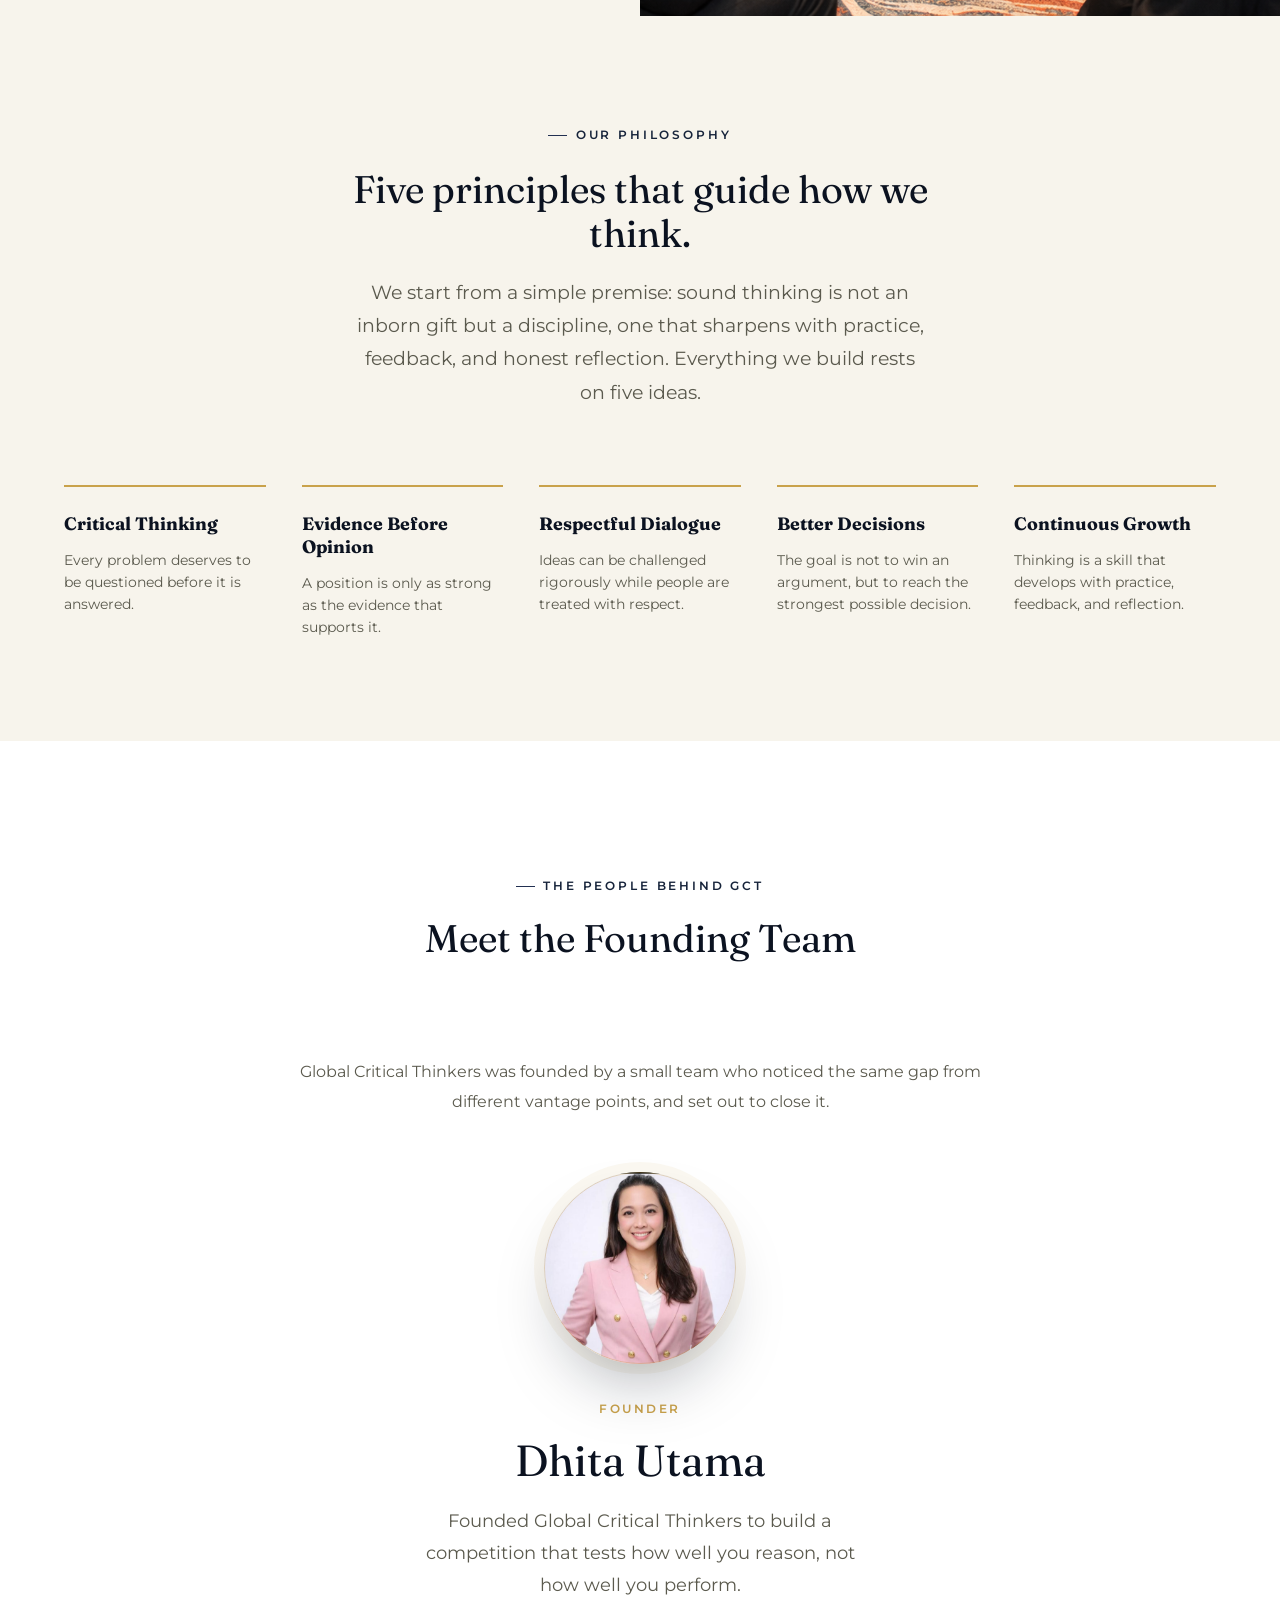
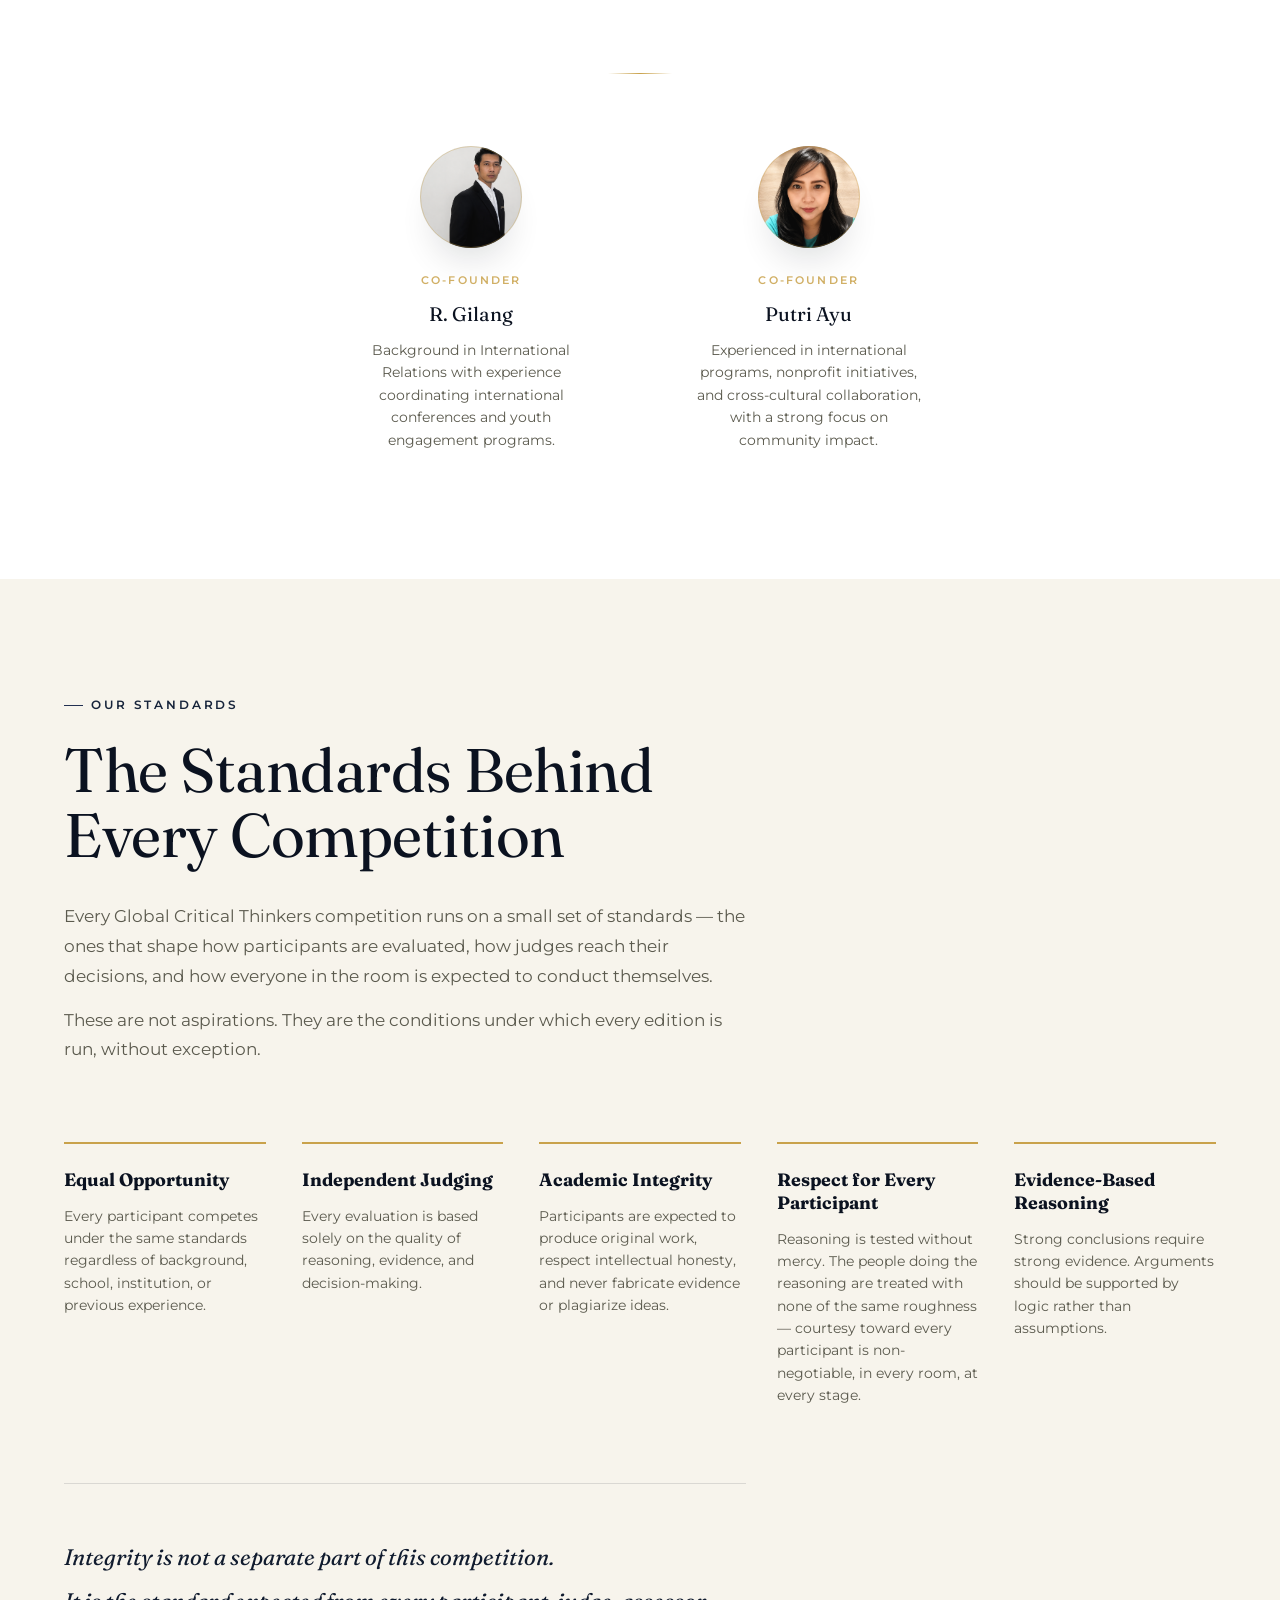
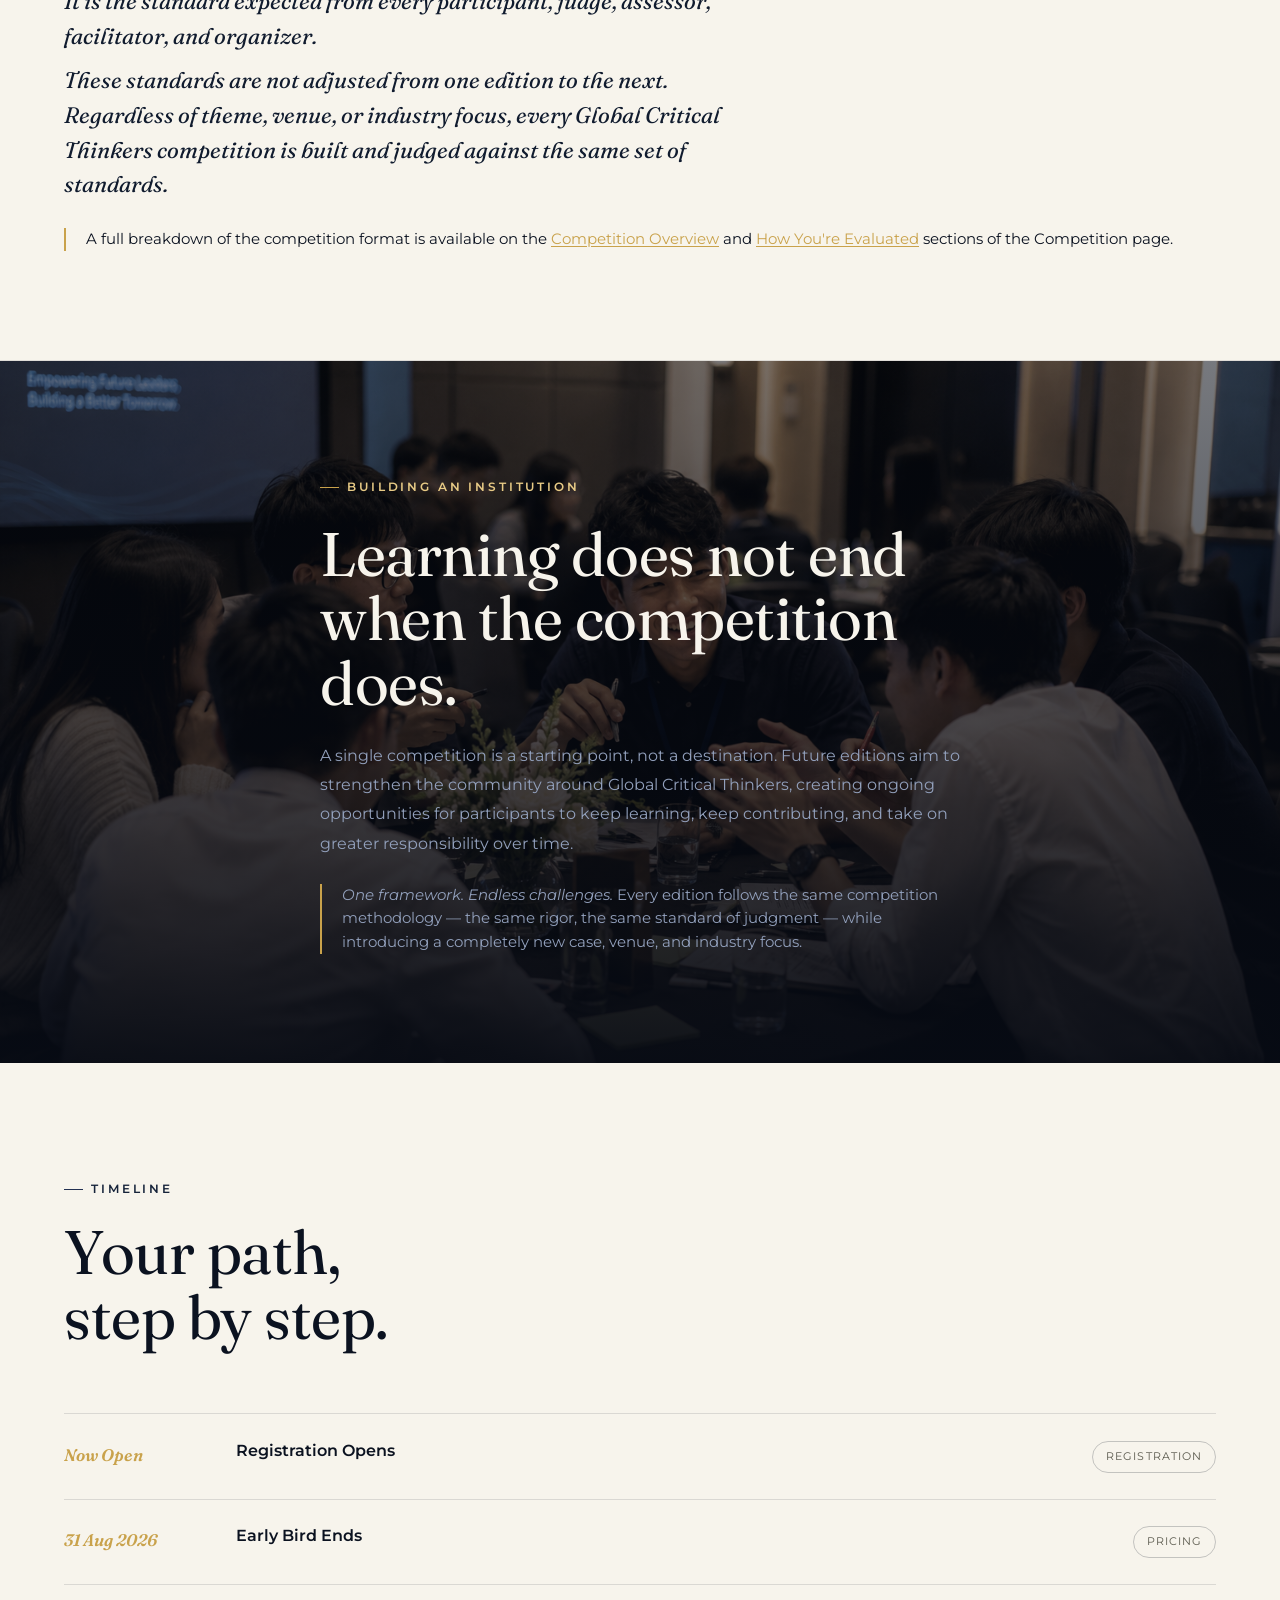
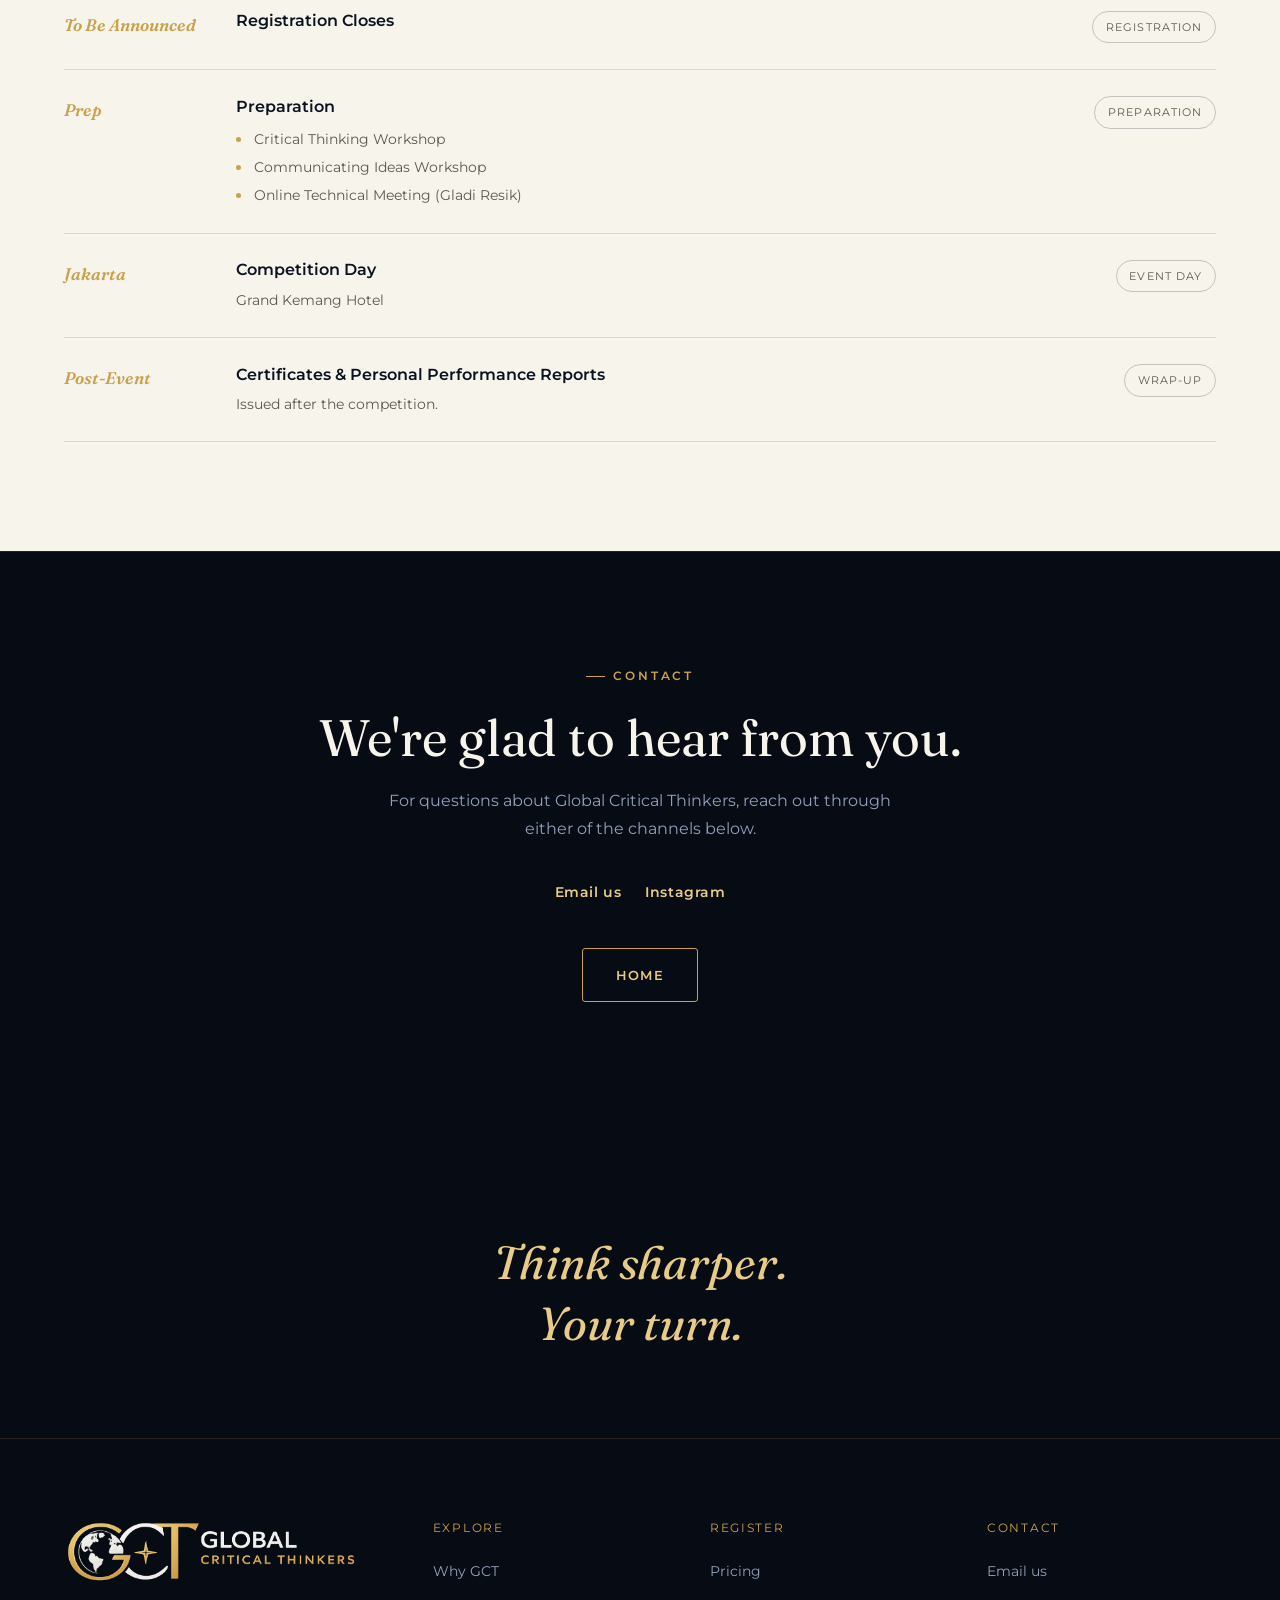
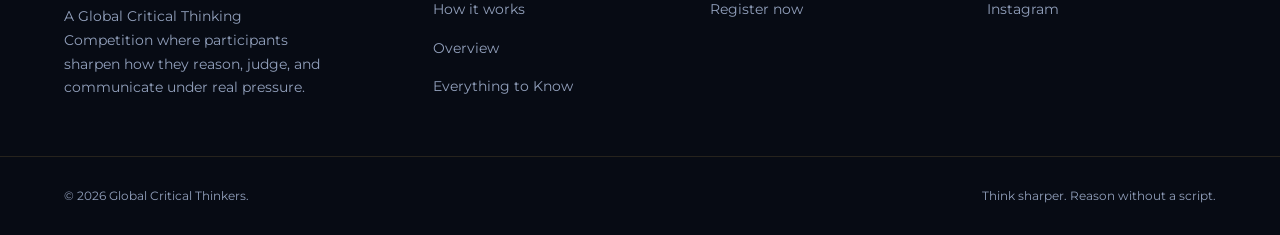
==== commit 182fc649: "Add files via upload" ====
--- a/about.html
+++ b/about.html
@@ -148,22 +148,51 @@
 
       </div>
     </section>
-    <!-- ============================================ -->
-    <!-- HOW WE DESIGN COMPETITIONS — editorial split, image left -->
-    <!-- ============================================ -->
-    <section class="about-block about-block--navy" id="how-we-design" aria-labelledby="how-we-design-heading" style="padding-block:0; border-top:1px solid var(--line-navy); border-bottom:1px solid var(--line-navy);">
-      <div class="about-split about-split--reverse reveal">
-        <div class="about-split__text">
-          <p class="eyebrow" data-i18n="about.design.eyebrow">How we design competitions</p>
-          <h2 id="how-we-design-heading" class="display-md" data-i18n="about.design.headline">Consistent educational principles behind every edition.</h2>
-          <div class="about-block__body">
-            <p data-i18n="about.design.body1">Every Global Critical Thinkers competition, regardless of theme or venue, is built on the same underlying educational structure — one designed to reward how well a participant reasons, not how much they've memorized.</p>
-          </div>
-          <p class="about-block__reference" data-i18n-html="about.design.reference">A full breakdown of the competition format is available on the <a href="competition.html#competition-overview">Competition Overview</a> and <a href="competition.html#evaluation">How You're Evaluated</a> sections of the Competition page.</p>
-        </div>
-        <div class="about-split__media">
-          <img src="images/gambar1.jpg" alt="Participants in structured discussion during a competition round" loading="lazy">
-        </div>
+
+    <!-- ============================================ -->
+    <!-- INTEGRITY — relocated from homepage -->
+    <!-- ============================================ -->
+    <section class="section integrity" id="integrity" aria-labelledby="about-integrity-heading">
+      <div class="container">
+        <div class="integrity__head reveal">
+          <p class="eyebrow eyebrow--dark" data-i18n="integrity.eyebrow">Our standards</p>
+          <h2 id="about-integrity-heading" class="display-lg" data-i18n="integrity.headline">The Standards Behind Every Competition</h2>
+        </div>
+
+        <div class="integrity__statement reveal">
+          <p data-i18n="integrity.opening1">Every Global Critical Thinkers competition runs on a small set of standards — the ones that shape how participants are evaluated, how judges reach their decisions, and how everyone in the room is expected to conduct themselves.</p>
+          <p data-i18n="integrity.opening2">These are not aspirations. They are the conditions under which every edition is run, without exception.</p>
+        </div>
+
+        <div class="integrity__grid reveal-stagger">
+          <div class="integrity__card">
+            <h3 class="integrity__card-title" data-i18n="integrity.principle1Title">Equal Opportunity</h3>
+            <p class="integrity__card-desc" data-i18n="integrity.principle1Desc">Every participant competes under the same standards regardless of background, school, institution, or previous experience.</p>
+          </div>
+          <div class="integrity__card">
+            <h3 class="integrity__card-title" data-i18n="integrity.principle2Title">Independent Judging</h3>
+            <p class="integrity__card-desc" data-i18n="integrity.principle2Desc">Every evaluation is based solely on the quality of reasoning, evidence, and decision-making.</p>
+          </div>
+          <div class="integrity__card">
+            <h3 class="integrity__card-title" data-i18n="integrity.principle3Title">Academic Integrity</h3>
+            <p class="integrity__card-desc" data-i18n="integrity.principle3Desc">Participants are expected to produce original work, respect intellectual honesty, and never fabricate evidence or plagiarize ideas.</p>
+          </div>
+          <div class="integrity__card">
+            <h3 class="integrity__card-title" data-i18n="integrity.principle4Title">Respect for Every Participant</h3>
+            <p class="integrity__card-desc" data-i18n="integrity.principle4Desc">Reasoning is tested without mercy. The people doing the reasoning are treated with none of the same roughness — courtesy toward every participant is non-negotiable, in every room, at every stage.</p>
+          </div>
+          <div class="integrity__card">
+            <h3 class="integrity__card-title" data-i18n="integrity.principle5Title">Evidence-Based Reasoning</h3>
+            <p class="integrity__card-desc" data-i18n="integrity.principle5Desc">Strong conclusions require strong evidence. Arguments should be supported by logic rather than assumptions.</p>
+          </div>
+        </div>
+
+        <div class="integrity__closing reveal">
+          <p data-i18n="integrity.closing1">Integrity is not a separate part of this competition.</p>
+          <p data-i18n="integrity.closing2">It is the standard expected from every participant, judge, assessor, facilitator, and organizer.</p>
+          <p data-i18n="integrity.transition">These standards are not adjusted from one edition to the next. Regardless of theme, venue, or industry focus, every Global Critical Thinkers competition is built and judged against the same set of standards.</p>
+        </div>
+        <p class="about-block__reference" data-i18n-html="about.design.reference">A full breakdown of the competition format is available on the <a href="competition.html#competition-overview">Competition Overview</a> and <a href="competition.html#evaluation">How You're Evaluated</a> sections of the Competition page.</p>
       </div>
     </section>
 
@@ -183,51 +212,6 @@
             <p data-i18n="about.beyond.body1">A single competition is a starting point, not a destination. Future editions aim to strengthen the community around Global Critical Thinkers, creating ongoing opportunities for participants to keep learning, keep contributing, and take on greater responsibility over time.</p>
           </div>
           <p class="about-block__reference" data-i18n-html="about.beyond.framework"><em>One framework. Endless challenges.</em> Every edition follows the same competition methodology — the same rigor, the same standard of judgment — while introducing a completely new case, venue, and industry focus.</p>
-        </div>
-      </div>
-    </section>
-
-    <!-- ============================================ -->
-    <!-- INTEGRITY — relocated from homepage -->
-    <!-- ============================================ -->
-    <section class="section integrity" id="integrity" aria-labelledby="about-integrity-heading">
-      <div class="container">
-        <div class="integrity__head reveal">
-          <p class="eyebrow eyebrow--dark" data-i18n="integrity.eyebrow">Our standards</p>
-          <h2 id="about-integrity-heading" class="display-lg" data-i18n="integrity.headline">The Standards Behind Every Competition</h2>
-        </div>
-
-        <div class="integrity__statement reveal">
-          <p data-i18n="integrity.opening1">Every Global Critical Thinkers competition runs on a small set of standards — the ones that shape how participants are evaluated, how judges reach their decisions, and how everyone in the room is expected to conduct themselves.</p>
-          <p data-i18n="integrity.opening2">These are not aspirations. They are the conditions under which every edition is run, without exception.</p>
-        </div>
-
-        <div class="integrity__grid reveal-stagger">
-          <div class="integrity__card">
-            <h3 class="integrity__card-title" data-i18n="integrity.principle1Title">Equal Opportunity</h3>
-            <p class="integrity__card-desc" data-i18n="integrity.principle1Desc">Every participant competes under the same standards regardless of background, school, institution, or previous experience.</p>
-          </div>
-          <div class="integrity__card">
-            <h3 class="integrity__card-title" data-i18n="integrity.principle2Title">Independent Judging</h3>
-            <p class="integrity__card-desc" data-i18n="integrity.principle2Desc">Every evaluation is based solely on the quality of reasoning, evidence, and decision-making.</p>
-          </div>
-          <div class="integrity__card">
-            <h3 class="integrity__card-title" data-i18n="integrity.principle3Title">Academic Integrity</h3>
-            <p class="integrity__card-desc" data-i18n="integrity.principle3Desc">Participants are expected to produce original work, respect intellectual honesty, and never fabricate evidence or plagiarize ideas.</p>
-          </div>
-          <div class="integrity__card">
-            <h3 class="integrity__card-title" data-i18n="integrity.principle4Title">Respect for Every Participant</h3>
-            <p class="integrity__card-desc" data-i18n="integrity.principle4Desc">Reasoning is tested without mercy. The people doing the reasoning are treated with none of the same roughness — courtesy toward every participant is non-negotiable, in every room, at every stage.</p>
-          </div>
-          <div class="integrity__card">
-            <h3 class="integrity__card-title" data-i18n="integrity.principle5Title">Evidence-Based Reasoning</h3>
-            <p class="integrity__card-desc" data-i18n="integrity.principle5Desc">Strong conclusions require strong evidence. Arguments should be supported by logic rather than assumptions.</p>
-          </div>
-        </div>
-
-        <div class="integrity__closing reveal">
-          <p data-i18n="integrity.closing1">Integrity is not a separate part of this competition.</p>
-          <p data-i18n="integrity.closing2">It is the standard expected from every participant, judge, assessor, facilitator, and organizer.</p>
         </div>
       </div>
     </section>
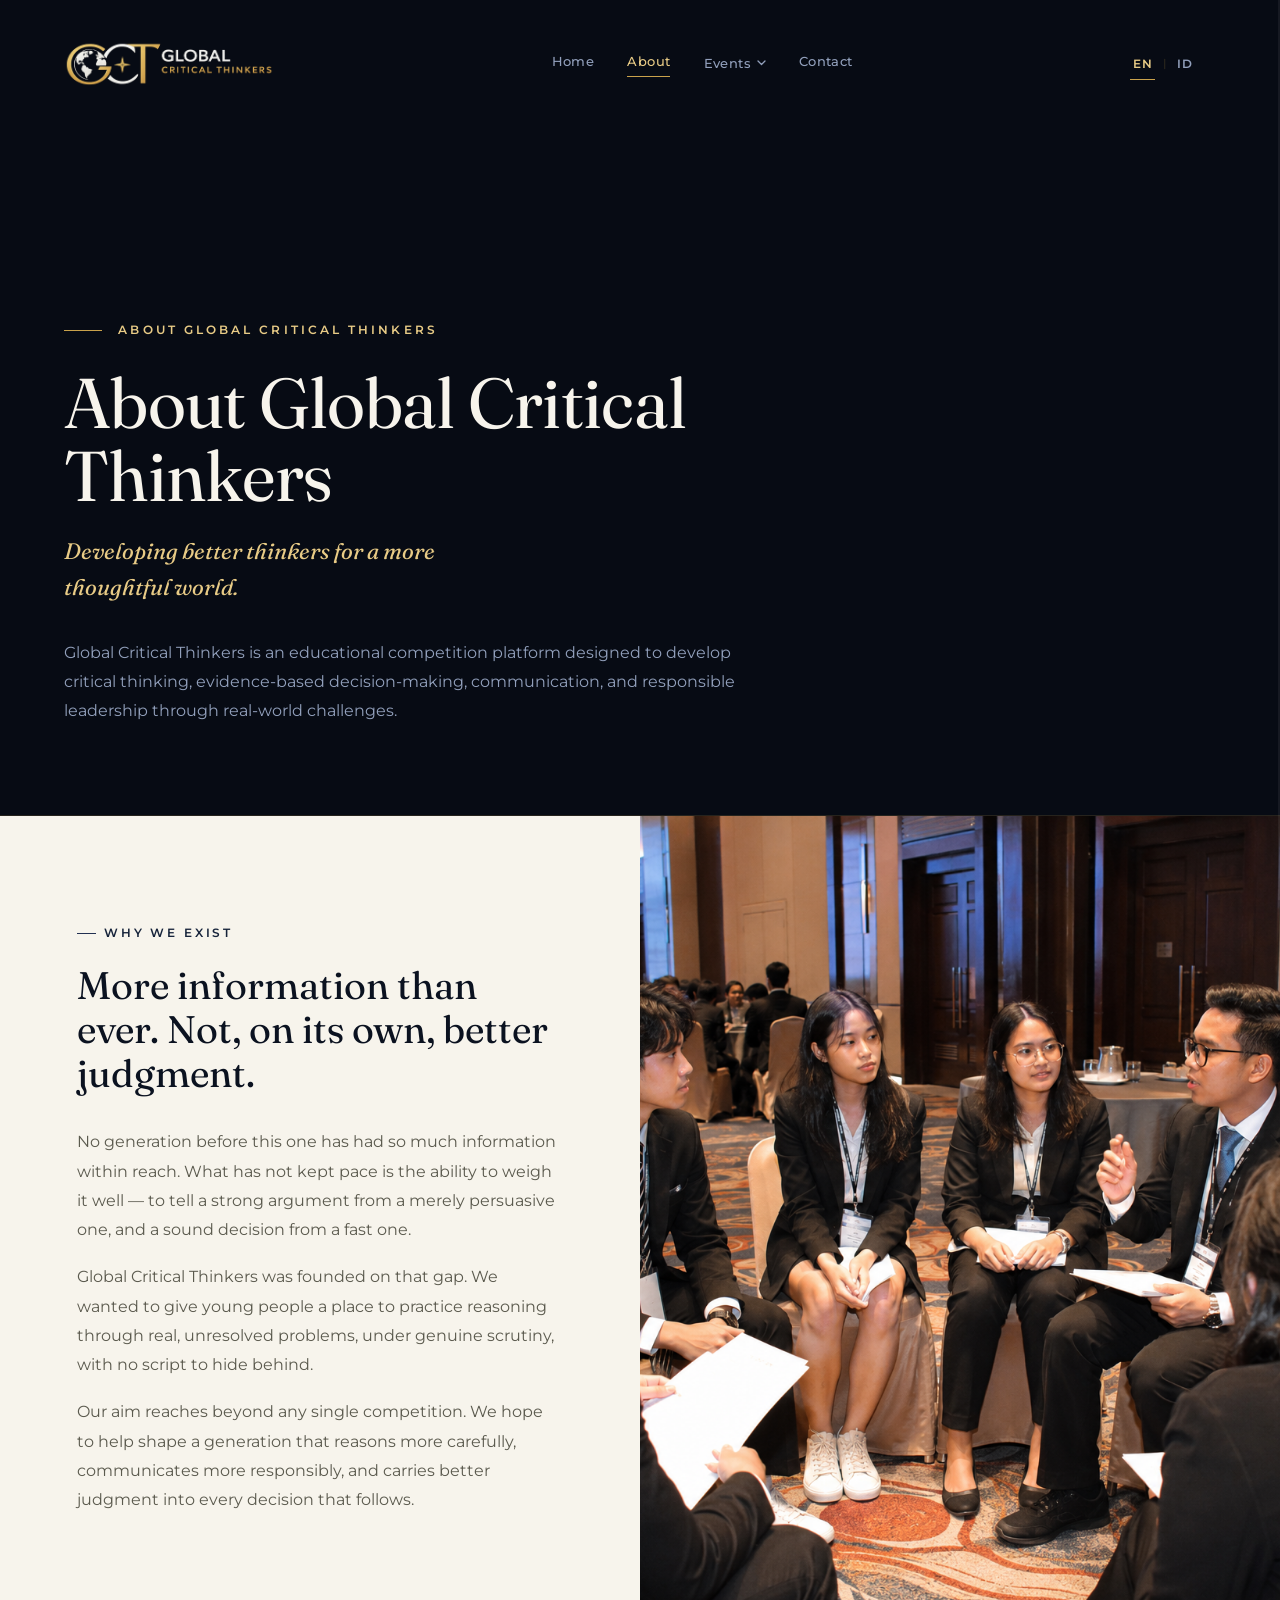
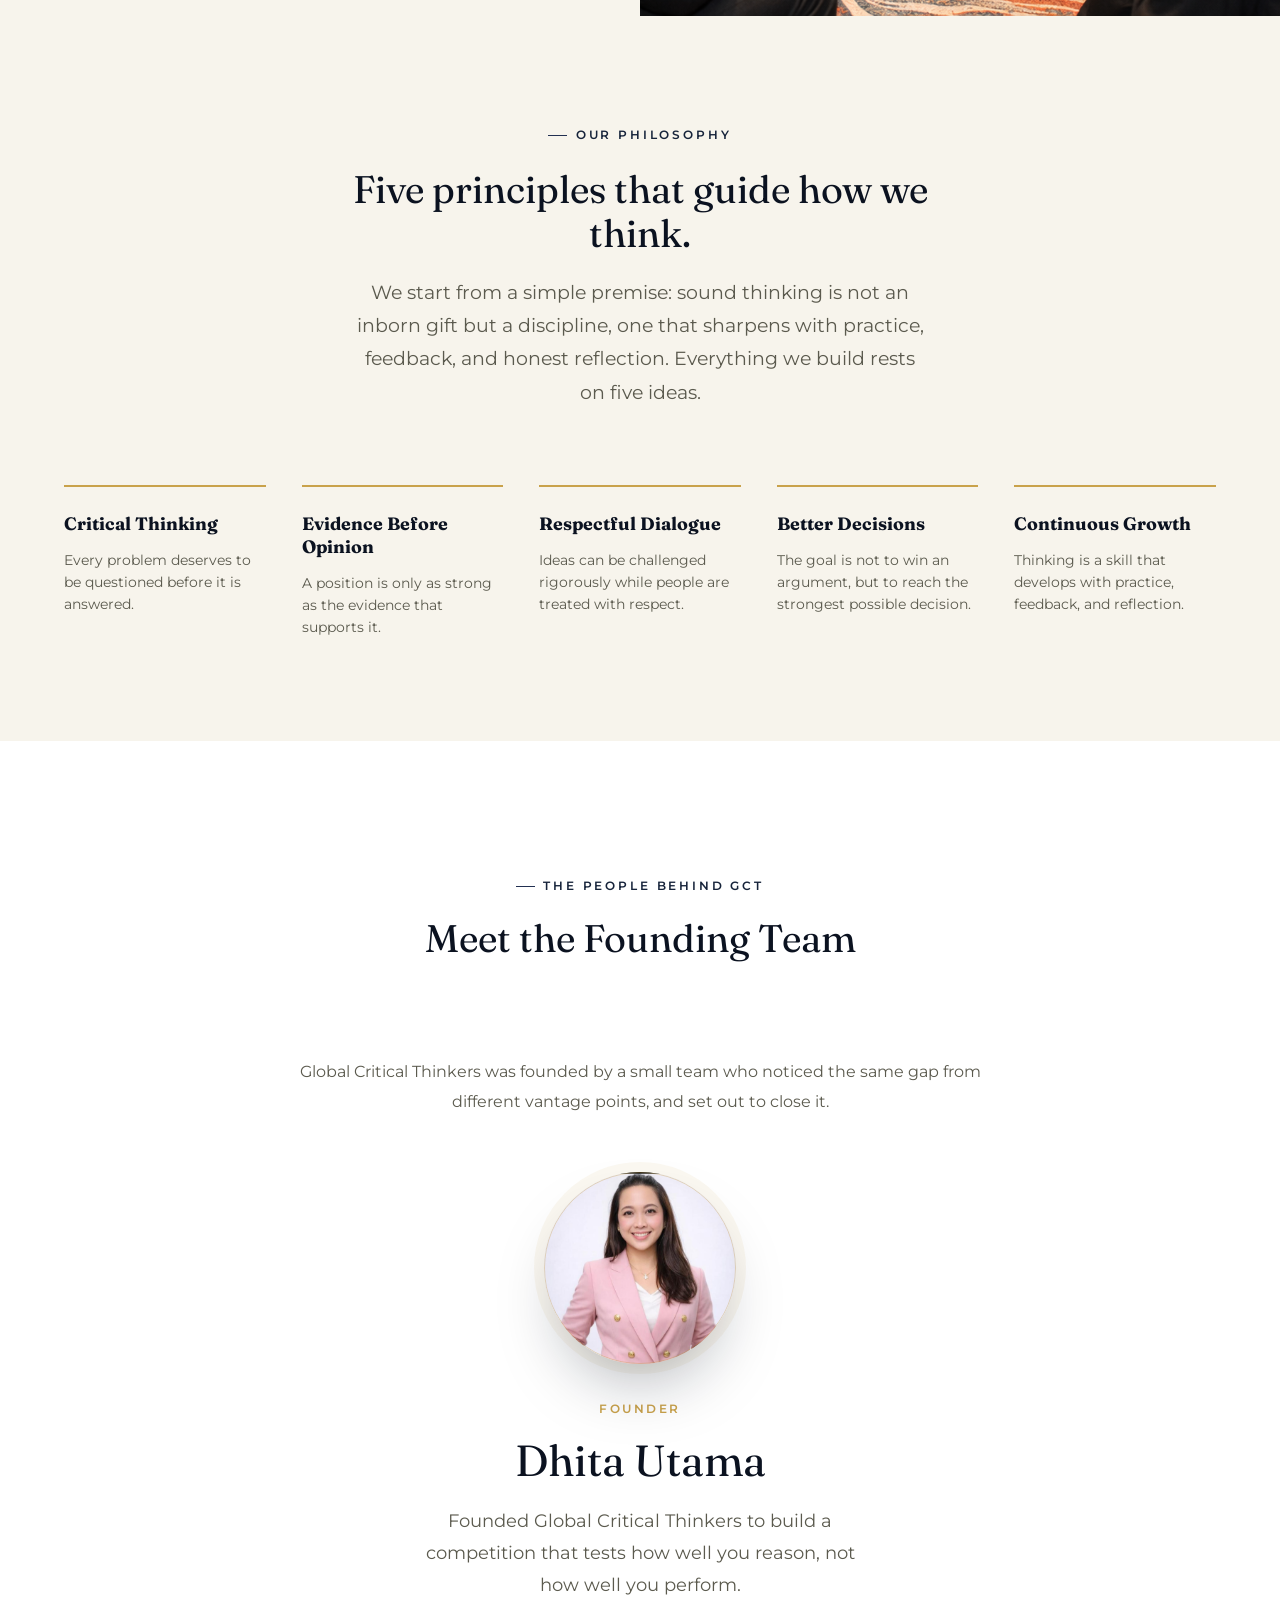
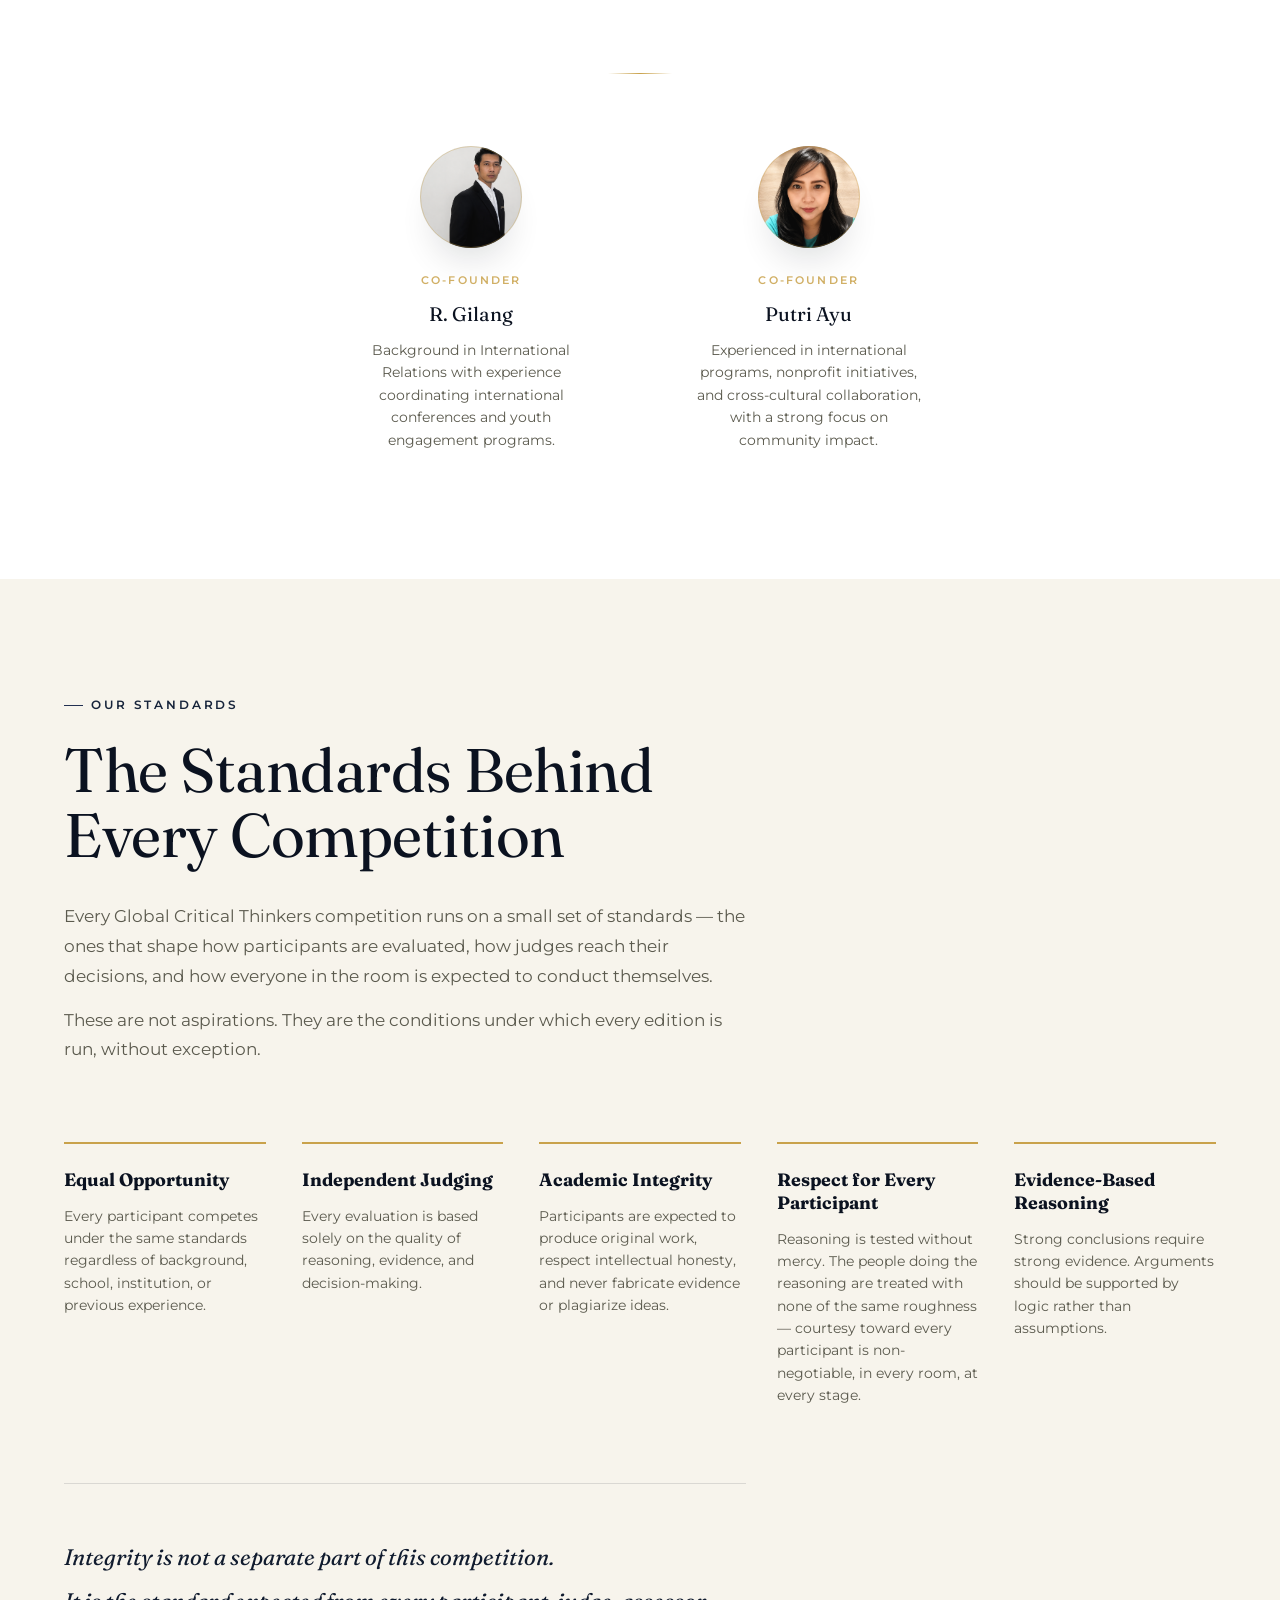
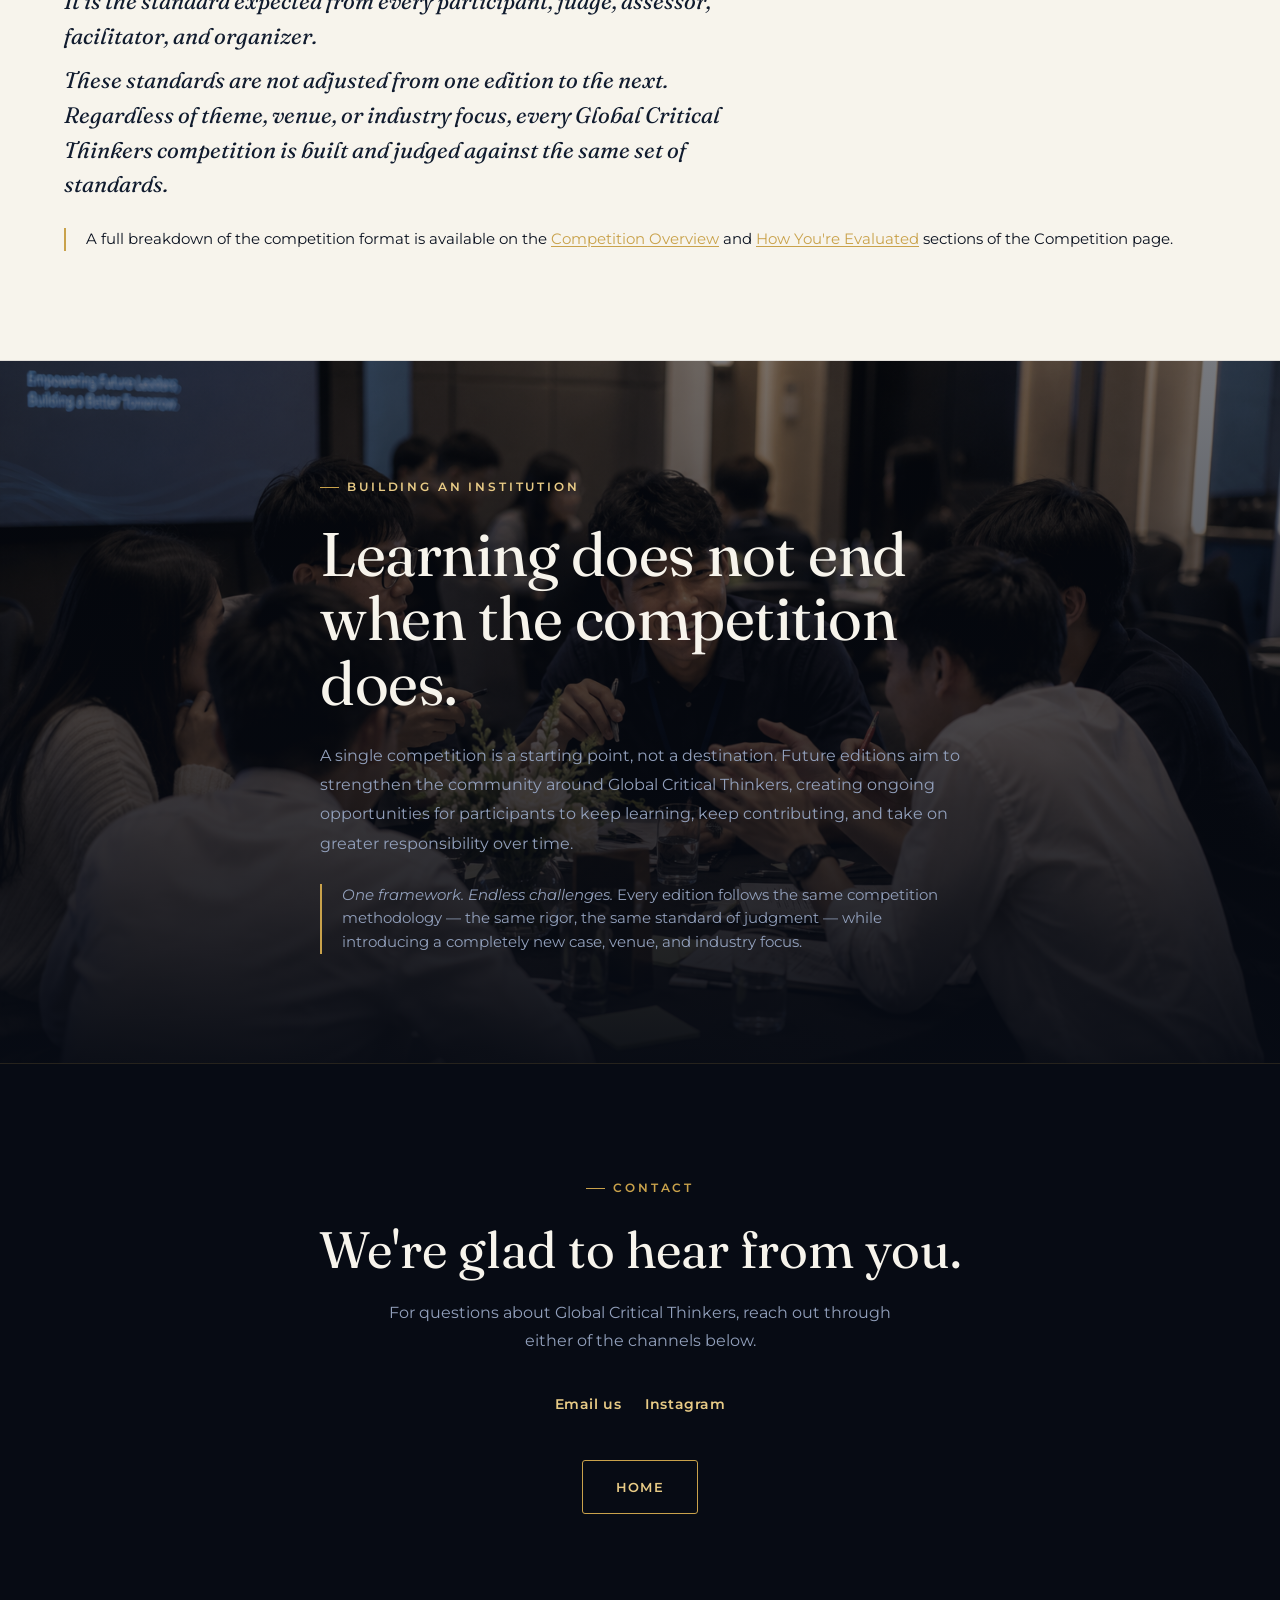
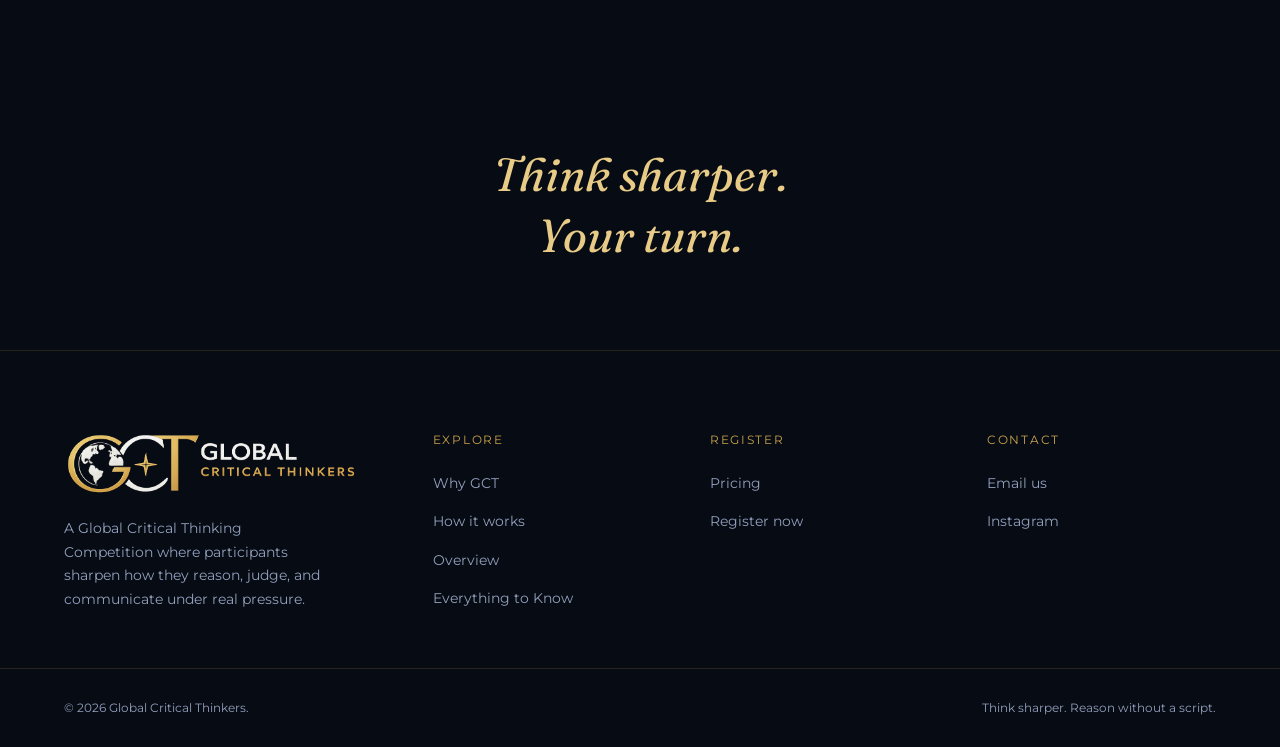
==== commit 85691fa7: "Add files via upload" ====
--- a/about.html
+++ b/about.html
@@ -216,69 +216,6 @@
       </div>
     </section>
 
-    <!-- ============================================ -->
-    <!-- TIMELINE — relocated from homepage -->
-    <!-- ============================================ -->
-    <section class="section section--paper timeline" id="timeline" aria-labelledby="timeline-heading">
-      <div class="container">
-        <div class="timeline__head reveal">
-          <p class="eyebrow eyebrow--dark" data-i18n="timeline.eyebrow">Timeline</p>
-          <h2 id="timeline-heading" class="display-lg" data-i18n-html="timeline.headline">Your path,<br>step by step.</h2>
-        </div>
-        <div class="timeline-list timeline-list--paper reveal-stagger">
-          <div class="timeline-item">
-            <span class="timeline-item__date" data-i18n="timeline.item1Date">Now Open</span>
-            <div class="timeline-item__body">
-              <span class="timeline-item__title" data-i18n="timeline.item1Title">Registration Opens</span>
-            </div>
-            <span class="timeline-item__tag" data-i18n="timeline.item1Tag">Registration</span>
-          </div>
-          <div class="timeline-item">
-            <span class="timeline-item__date">31 Aug 2026</span>
-            <div class="timeline-item__body">
-              <span class="timeline-item__title" data-i18n="timeline.item2Title">Early Bird Ends</span>
-            </div>
-            <span class="timeline-item__tag" data-i18n="timeline.item2Tag">Pricing</span>
-          </div>
-          <div class="timeline-item">
-            <span class="timeline-item__date" data-i18n="timeline.item3Date">To Be Announced</span>
-            <div class="timeline-item__body">
-              <span class="timeline-item__title" data-i18n="timeline.item3Title">Registration Closes</span>
-            </div>
-            <span class="timeline-item__tag" data-i18n="timeline.item3Tag">Registration</span>
-          </div>
-          <div class="timeline-item timeline-item--expanded">
-            <span class="timeline-item__date" data-i18n="timeline.item4Date">Prep</span>
-            <div class="timeline-item__body">
-              <span class="timeline-item__title" data-i18n="timeline.item4Title">Preparation</span>
-              <ul class="timeline-item__list">
-                <li data-i18n="timeline.item4List1">Critical Thinking Workshop</li>
-                <li data-i18n="timeline.item4List2">Communicating Ideas Workshop</li>
-                <li data-i18n="timeline.item4List3">Online Technical Meeting (Gladi Resik)</li>
-              </ul>
-            </div>
-            <span class="timeline-item__tag" data-i18n="timeline.item4Tag">Preparation</span>
-          </div>
-          <div class="timeline-item">
-            <span class="timeline-item__date" data-i18n="timeline.item5Date">Jakarta</span>
-            <div class="timeline-item__body">
-              <span class="timeline-item__title" data-i18n="timeline.item5Title">Competition Day</span>
-              <span class="timeline-item__meta" data-i18n="timeline.item5Meta">Premium 4-Star Hotel</span>
-            </div>
-            <span class="timeline-item__tag" data-i18n="timeline.item5Tag">Event Day</span>
-          </div>
-          <div class="timeline-item">
-            <span class="timeline-item__date" data-i18n="timeline.item6Date">Post-Event</span>
-            <div class="timeline-item__body">
-              <span class="timeline-item__title" data-i18n-html="timeline.item6Title">Certificates &amp; Personal Performance Reports</span>
-              <span class="timeline-item__meta" data-i18n="timeline.item6Meta">Issued after the competition.</span>
-            </div>
-            <span class="timeline-item__tag" data-i18n="timeline.item6Tag">Wrap-Up</span>
-          </div>
-        </div>
-      </div>
-    </section>
-
         <!-- ============================================ -->
     <!-- CLOSING CTA — simple, elegant, back to Home -->
     <!-- ============================================ -->
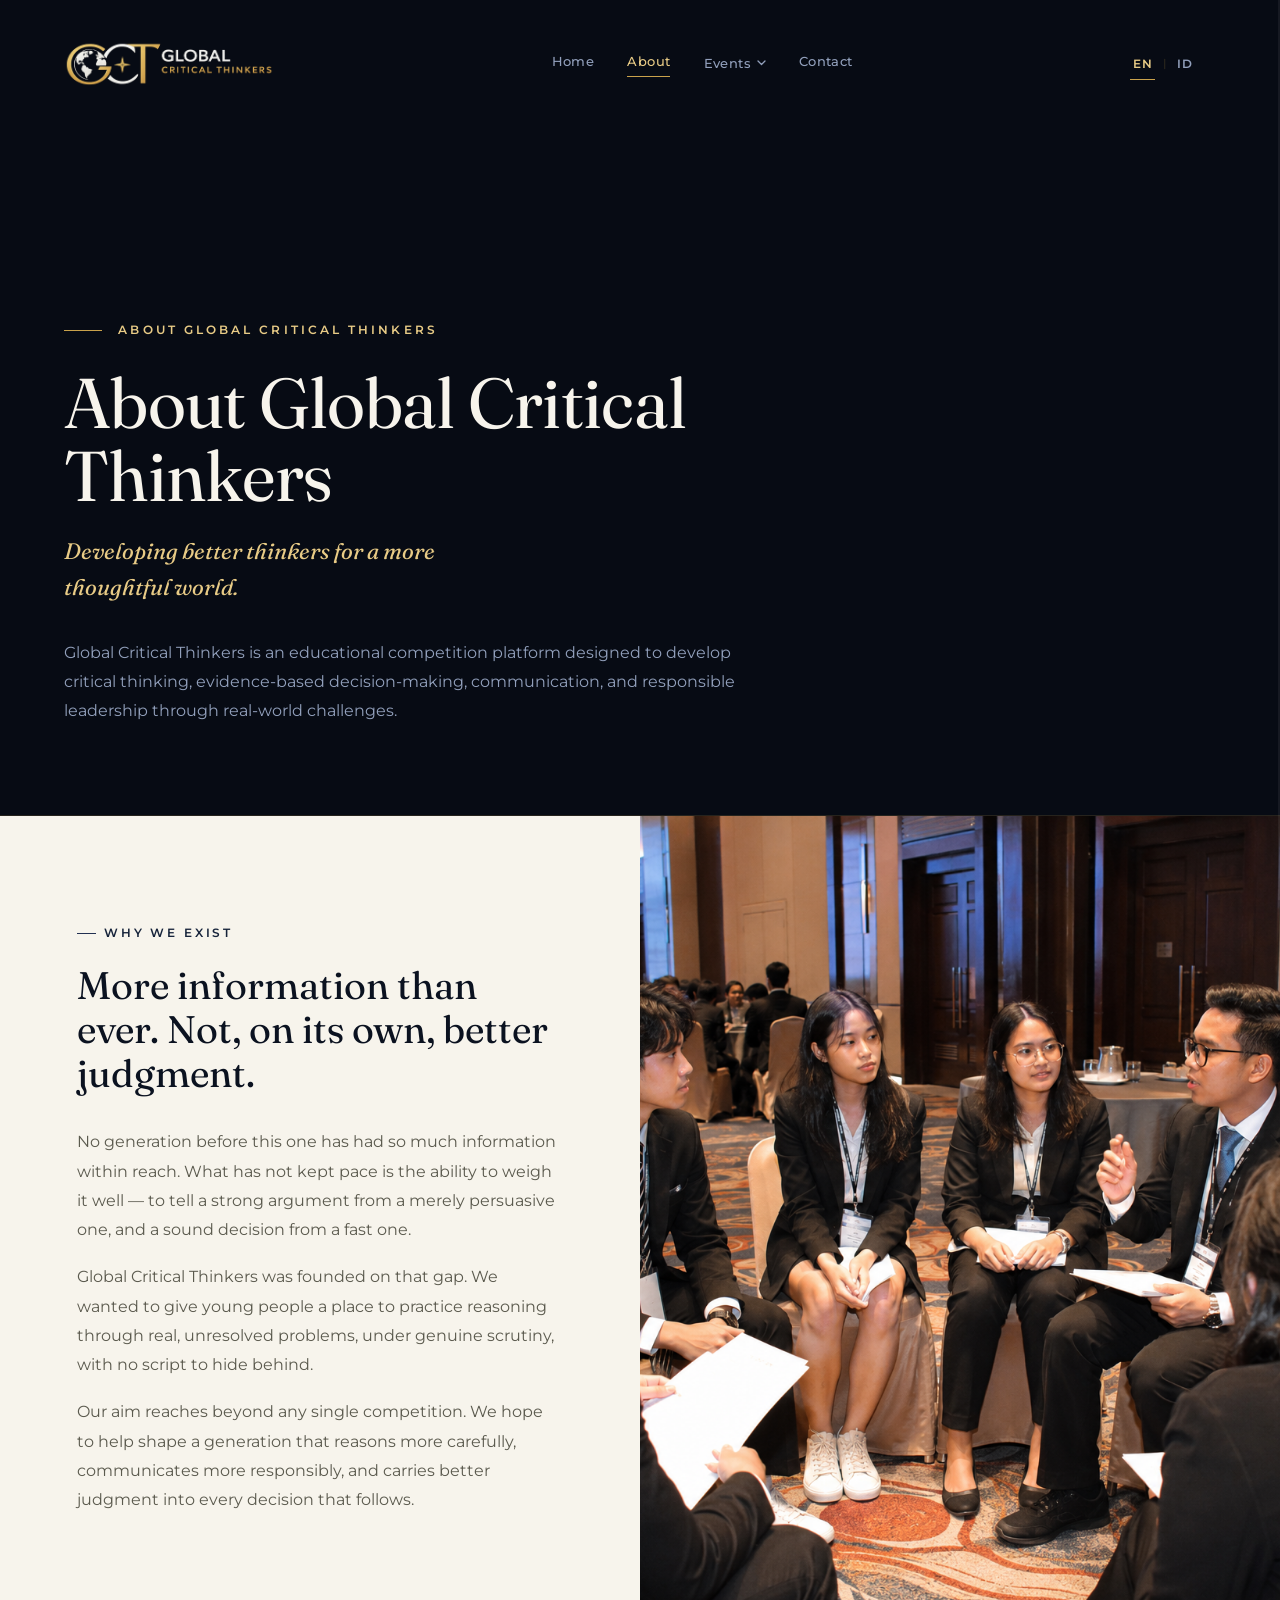
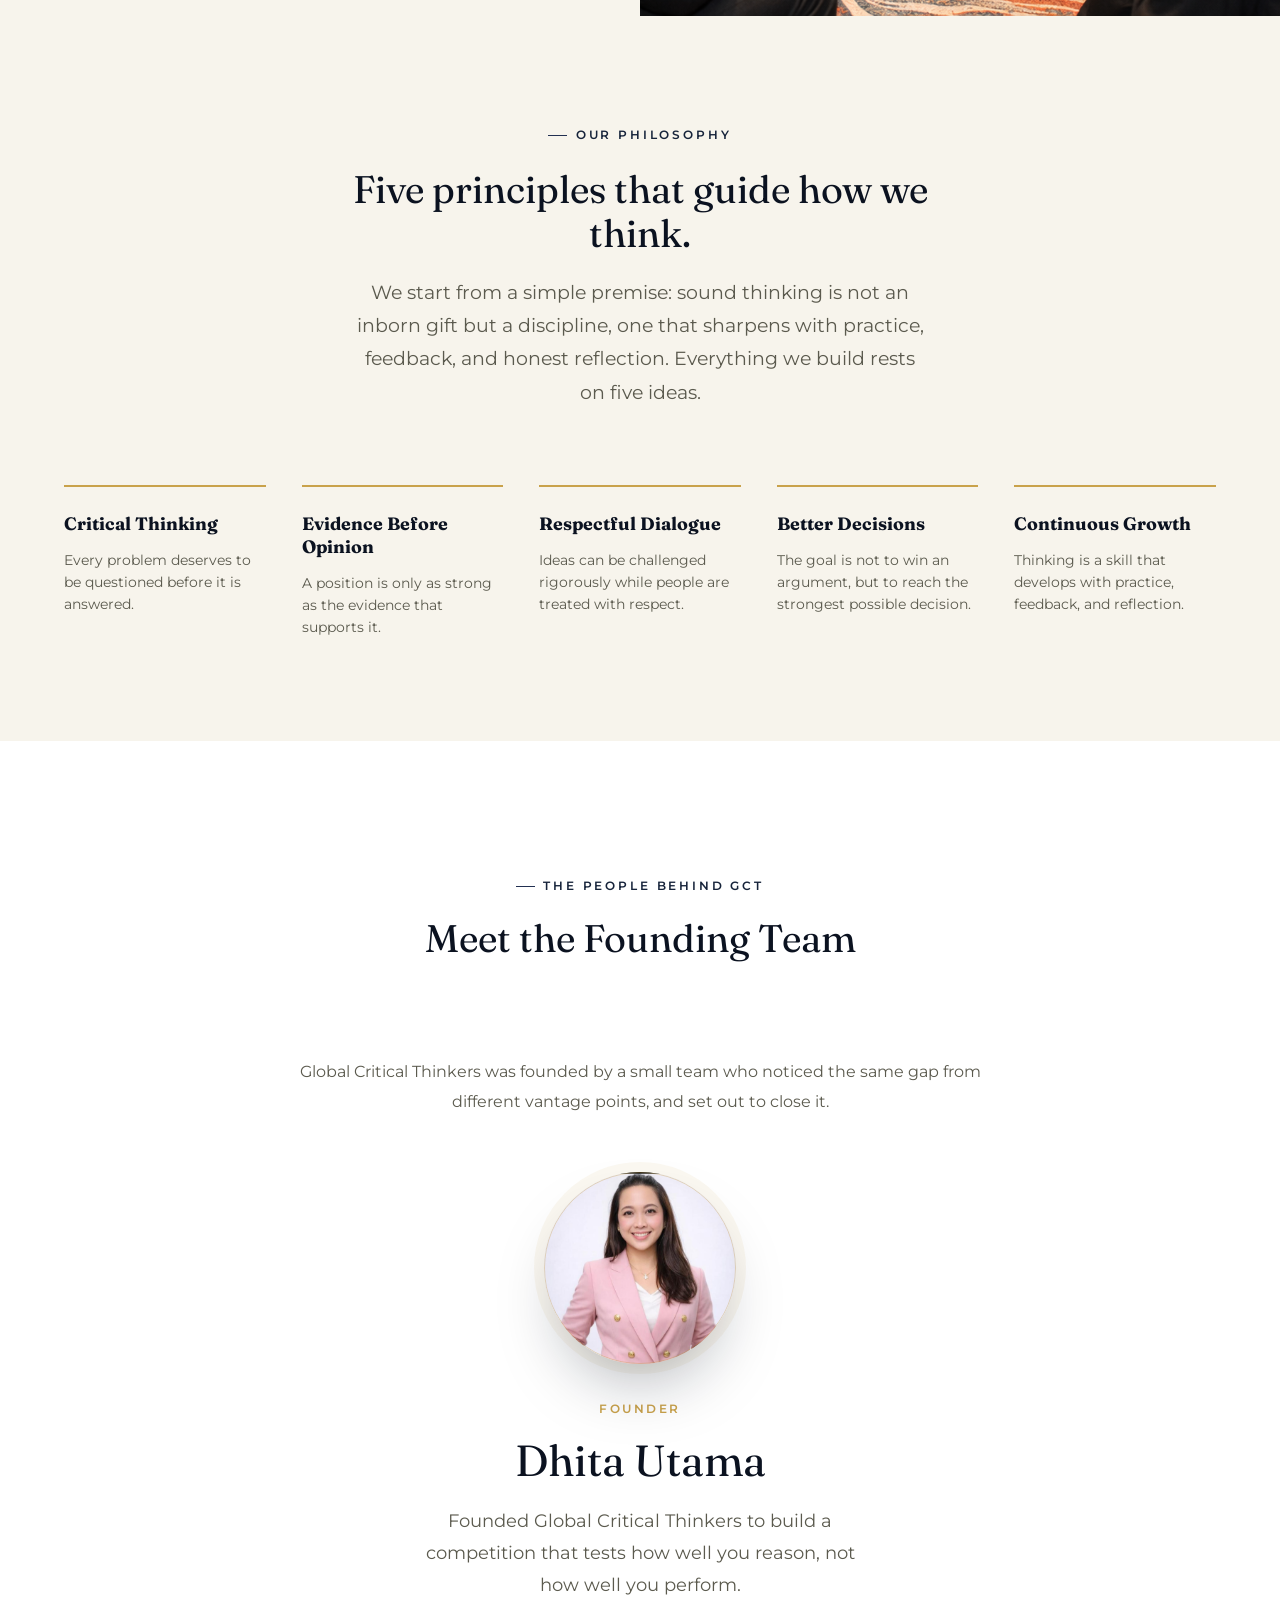
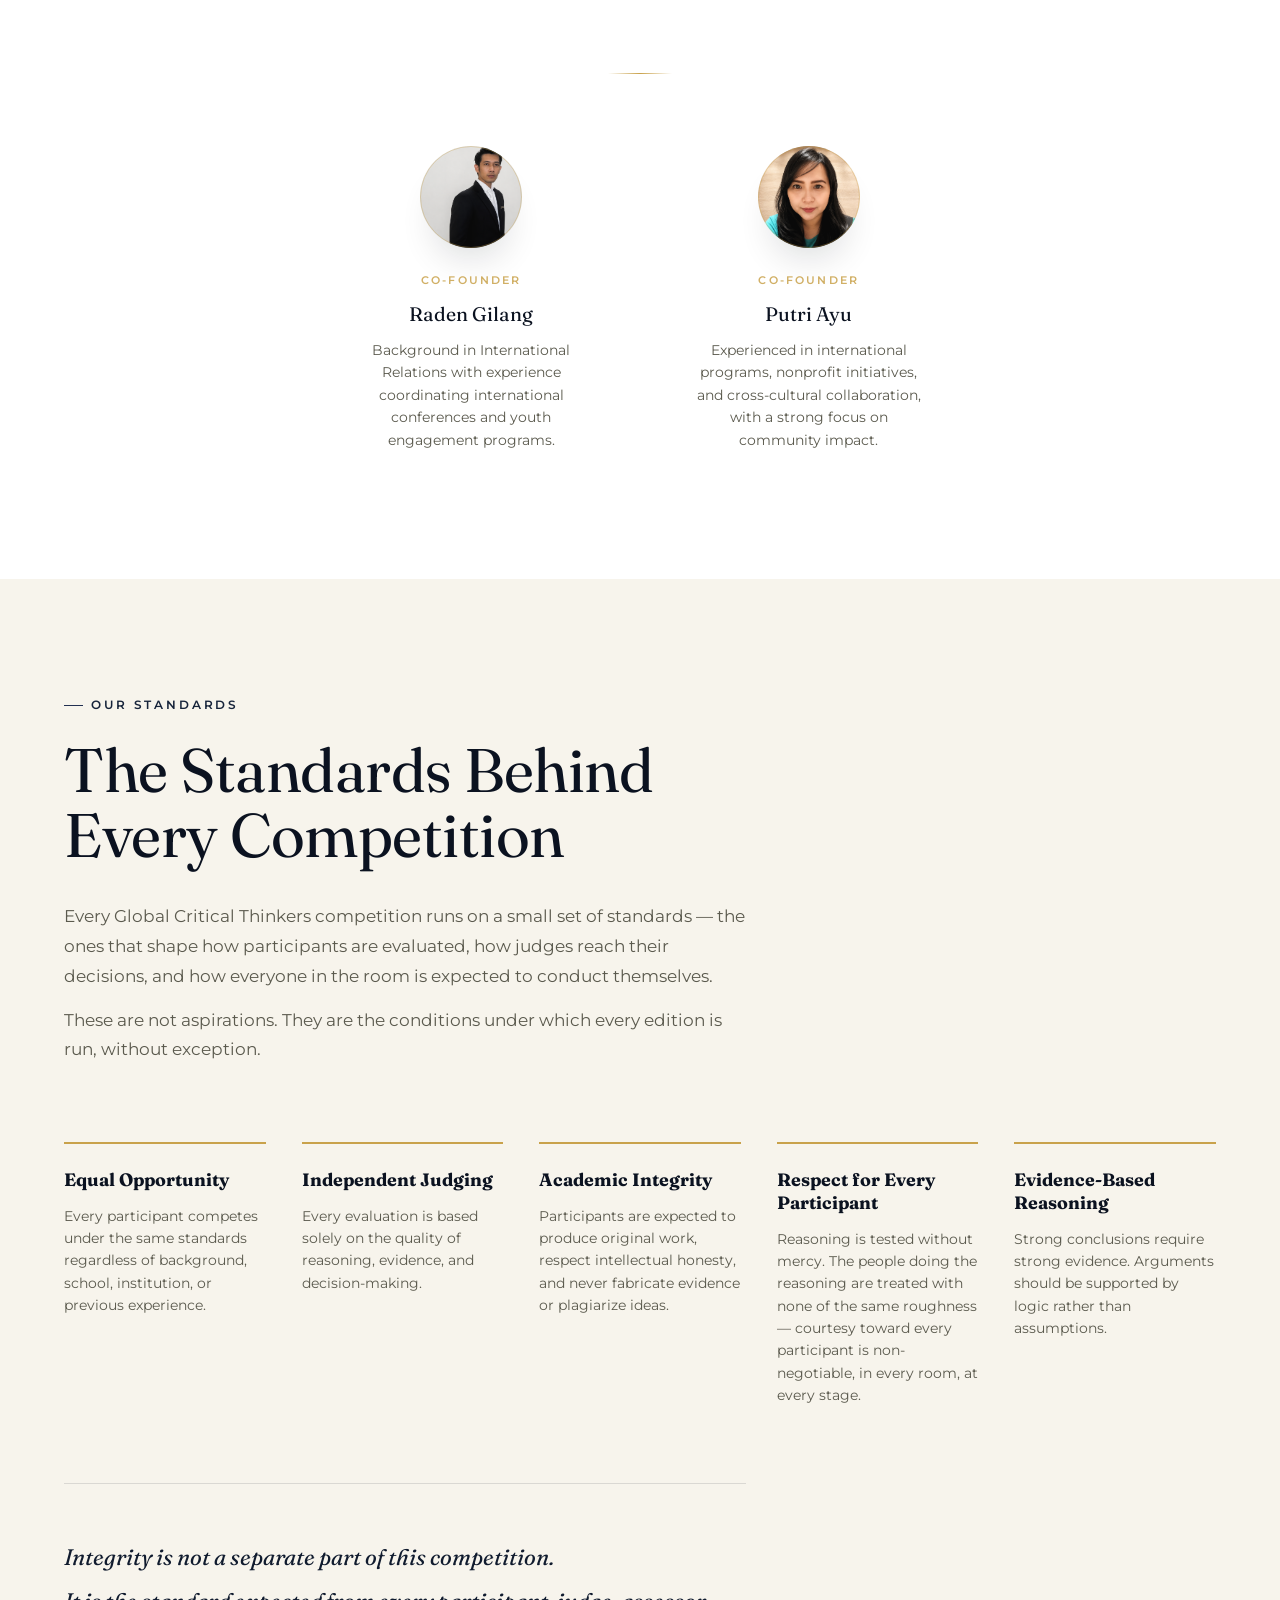
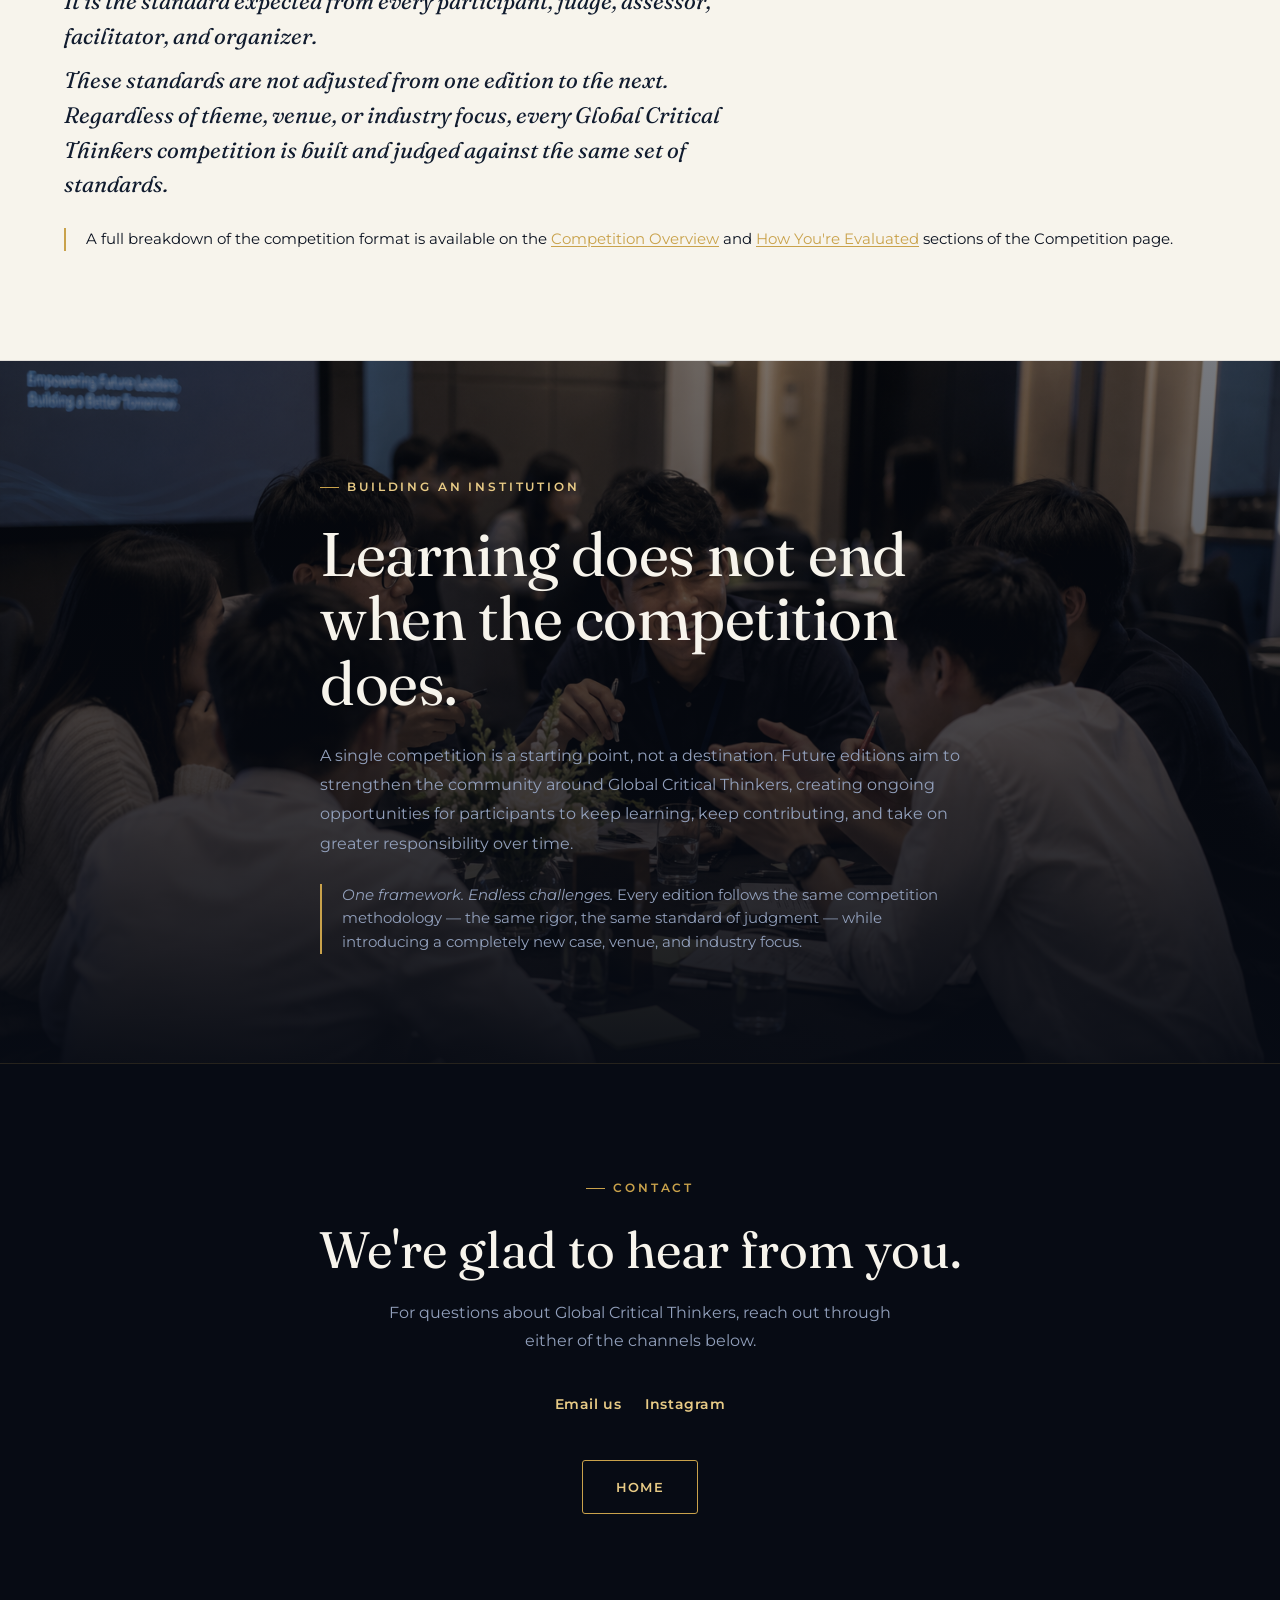
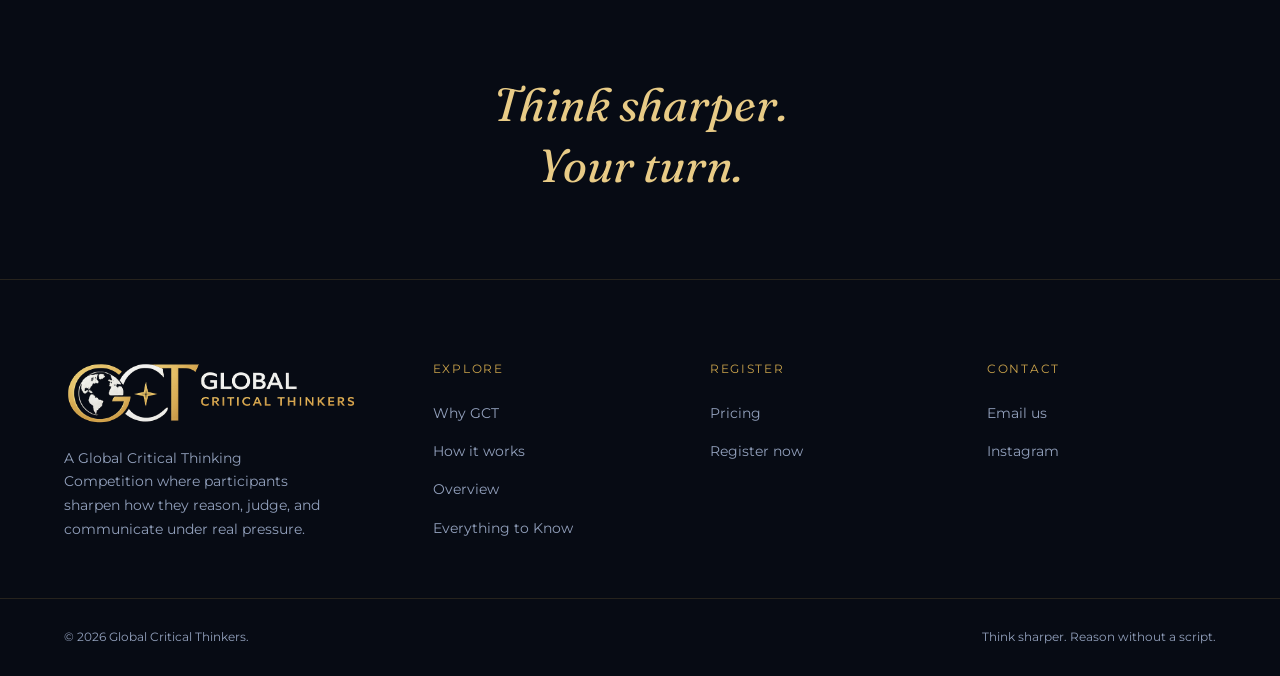
==== commit f6555f15: "Add files via upload" ====
--- a/about.html
+++ b/about.html
@@ -130,10 +130,10 @@
         <ul class="leadership__co reveal-stagger">
           <li class="leadership__member">
             <div class="leadership__photo">
-              <img src="images/gilang.png" alt="R. Gilang" loading="lazy">
+              <img src="images/gilang.png" alt="Raden Gilang" loading="lazy">
             </div>
             <span class="leadership__label" data-i18n="leadership.cofounderLabel">Co-Founder</span>
-            <h3 class="leadership__name">R. Gilang</h3>
+            <h3 class="leadership__name">Raden Gilang</h3>
             <p class="leadership__role" data-i18n="leadership.gilangBio">Background in International Relations with experience coordinating international conferences and youth engagement programs.</p>
           </li>
           <li class="leadership__member">
@@ -219,7 +219,7 @@
         <!-- ============================================ -->
     <!-- CLOSING CTA — simple, elegant, back to Home -->
     <!-- ============================================ -->
-    <section class="about-cta" id="about-contact" aria-labelledby="about-cta-heading">
+    <section class="about-cta section--flush-footer" id="about-contact" aria-labelledby="about-cta-heading">
       <div class="container">
         <p class="eyebrow about-cta__eyebrow" data-i18n="about.contact.eyebrow">Contact</p>
         <h2 id="about-cta-heading" class="about-cta__headline" data-i18n="about.contact.headline">We're glad to hear from you.</h2>
--- a/css/style.css
+++ b/css/style.css
@@ -159,6 +159,30 @@
 }
 .lede--paper { color: var(--muted-on-paper); }
 
+/* Dedicated modifier for intro paragraphs that read too narrow at the
+   default 44ch cap (e.g. Four Disciplines intro). Widens the container
+   to a comfortable ~680–760px reading measure without altering font
+   size, line-height, or color inherited from .lede. Scoped via modifier
+   class so no other .lede usage is affected. */
+.lede--wide {
+  max-width: 940px;
+}
+@media (max-width: 1100px) {
+  .lede--wide { max-width: 100%; }
+}
+/* .analysis__head caps its column (heading + intro) at 660px so the
+   headline keeps its intended two-line wrap. The intro paragraph needs
+   to read wider than that, so its width is set explicitly here to break
+   out of the column constraint without touching .analysis__head itself
+   (which would also stretch the heading undesirably). */
+.analysis__head .lede--wide {
+  width: 940px;
+  max-width: 940px;
+}
+@media (max-width: 1100px) {
+  .analysis__head .lede--wide { width: 100%; }
+}
+
 .container {
   max-width: 1280px;
   margin-inline: auto;
@@ -178,6 +202,20 @@
 .section--paper { background: var(--paper); color: var(--ink); }
 .section--navy { background: var(--navy-900); }
 .section--navy-deep { background: var(--navy-950); }
+
+/* Judges — compact note, intentionally lower visual weight than a full section */
+.judges-note {
+  padding-block: clamp(2rem, 4vw, 3rem);
+  background: var(--navy-900);
+}
+.judges-note__card { max-width: 620px; margin-inline: auto; text-align: center; }
+.judges-note__text {
+  margin-top: 0.6rem;
+  font-size: 0.95rem;
+  color: var(--paper);
+  line-height: 1.55;
+}
+.judges-note__text--muted { color: var(--muted-on-navy); font-size: 0.85rem; }
 
 .reveal {
   opacity: 0;
@@ -914,6 +952,20 @@
   color: var(--gold-light);
 }
 .discussion__tag span { font-size: 0.72rem; color: var(--muted-on-navy); }
+.discussion__marks {
+  margin-top: 2.2rem;
+  display: grid;
+  grid-template-columns: repeat(2, 1fr);
+  gap: 1rem 1.5rem;
+}
+.discussion__mark {
+  display: flex; align-items: center; gap: 0.7rem;
+  font-size: 0.8rem; color: var(--muted-on-paper);
+}
+.discussion__mark svg { flex-shrink: 0; color: var(--gold); }
+@media (max-width: 560px) {
+  .discussion__marks { grid-template-columns: 1fr; }
+}
 @media (max-width: 860px) {
   .discussion__grid { grid-template-columns: 1fr; }
   .discussion__media { order: -1; margin-bottom: 2.5rem; }
@@ -1209,6 +1261,64 @@
   font-size: 0.8rem; color: var(--muted-on-navy);
 }
 .defense__mark svg { flex-shrink: 0; color: var(--gold); }
+
+.defense__process { margin-top: 2.8rem; }
+.defense__process-label {
+  font-size: 0.72rem;
+  font-weight: 600;
+  letter-spacing: 0.14em;
+  text-transform: uppercase;
+  color: var(--gold);
+  margin-bottom: 1rem;
+}
+.defense__steps {
+  display: flex;
+  align-items: stretch;
+  gap: 0.9rem;
+  flex-wrap: nowrap;
+}
+.defense__step {
+  flex: 1;
+  min-width: 0;
+  padding: 1rem 1.1rem;
+  background: rgba(11,18,32,0.55);
+  border: 1px solid var(--line-navy);
+  border-radius: var(--radius-md);
+}
+.defense__step-time {
+  display: inline-block;
+  font-family: var(--font-display);
+  font-style: italic;
+  font-size: 0.78rem;
+  color: var(--gold-light);
+  margin-bottom: 0.4rem;
+}
+.defense__step-title {
+  font-family: var(--font-display);
+  font-size: 0.98rem;
+  color: var(--paper);
+  margin-bottom: 0.35rem;
+}
+.defense__step-desc {
+  font-size: 0.76rem;
+  color: var(--muted-on-navy);
+  line-height: 1.5;
+}
+.defense__step-arrow {
+  align-self: center;
+  flex-shrink: 0;
+  color: var(--gold-dim);
+  font-size: 1.1rem;
+}
+@media (max-width: 860px) {
+  .defense__steps { flex-wrap: wrap; }
+  .defense__step { flex: 1 1 calc(50% - 0.45rem); }
+  .defense__step-arrow { display: none; }
+}
+@media (max-width: 560px) {
+  .defense__steps { flex-direction: column; }
+  .defense__step { flex: 1 1 auto; }
+}
 
 /* -------------------------------------------------------------------------
    10. TIMELINE
@@ -1910,7 +2020,7 @@
 .evaluation__media {
   position: sticky;
   top: 7rem;
-  aspect-ratio: 4/5;
+  aspect-ratio: 1/1;
   order: 2;
   border-radius: var(--radius-lg);
   overflow: hidden;
@@ -1923,42 +2033,50 @@
 .evaluation__content { order: 1; min-width: 0; }
 .evaluation__head .display-lg { margin-top: 1.3rem; }
 .evaluation__head .lede { margin-top: 1.2rem; }
-.evaluation__head .lede + .lede { margin-top: 1rem; }
+.evaluation__head .lede + .lede { margin-top: 0.8rem; }
 
 .evaluation__list {
-  margin-top: clamp(3.5rem, 6vw, 5rem);
+  margin-top: clamp(2.5rem, 4.5vw, 3.5rem);
   border-top: 1px solid var(--line-navy);
+  display: grid;
+  grid-template-columns: repeat(2, 1fr);
 }
 .evaluation__item {
   display: grid;
-  grid-template-columns: 3rem 1fr;
-  gap: 1.5rem;
-  padding: 2.1rem 0;
+  grid-template-columns: 2.4rem 1fr;
+  gap: 1.1rem;
+  padding: 1.3rem 1.2rem 1.3rem 0;
   border-bottom: 1px solid var(--line-navy);
 }
+.evaluation__item:nth-child(odd) { border-right: 1px solid var(--line-navy); padding-right: 1.2rem; }
+.evaluation__item--wide { grid-column: 1 / -1; border-right: none; padding-right: 0; }
 .evaluation__item-num {
   font-family: var(--font-display);
   font-style: italic;
-  font-size: 1.1rem;
+  font-size: 1rem;
   color: var(--gold-light);
   line-height: 1.4;
 }
 .evaluation__item-title {
   font-family: var(--font-display);
-  font-size: 1.22rem;
+  font-size: 1.08rem;
   color: var(--paper);
 }
 .evaluation__item-desc {
-  margin-top: 0.6rem;
-  font-size: 0.92rem;
+  margin-top: 0.35rem;
+  font-size: 0.86rem;
   color: var(--muted-on-navy);
-  line-height: 1.65;
-  max-width: 48ch;
+  line-height: 1.5;
+  max-width: 42ch;
+}
+@media (max-width: 860px) {
+  .evaluation__list { grid-template-columns: 1fr; }
+  .evaluation__item:nth-child(odd) { border-right: none; padding-right: 0; }
 }
 
 .evaluation__block {
-  margin-top: clamp(3.5rem, 6vw, 5rem);
-  padding: clamp(2rem, 3.5vw, 2.6rem);
+  margin-top: clamp(2.2rem, 4vw, 3rem);
+  padding: clamp(1.6rem, 3vw, 2.1rem);
   background: var(--navy-800);
   border: 1px solid var(--line-navy);
   border-radius: var(--radius-lg);
@@ -1972,36 +2090,39 @@
 }
 
 .evaluation__philosophy-text {
-  margin-top: 1.1rem;
+  margin-top: 0.8rem;
   font-family: var(--font-display);
   font-style: italic;
-  font-size: clamp(1.35rem, 2.3vw, 1.75rem);
+  font-size: clamp(1.25rem, 2.1vw, 1.55rem);
+  line-height: 1.4;
+  color: var(--paper);
+}
+
+.evaluation__report {
+  margin-top: 1.4rem;
+  padding-top: 1.4rem;
+  border-top: 1px solid var(--line-navy);
+}
+.evaluation__report-copy {
+  margin-top: 0.6rem;
+  font-size: 0.9rem;
+  color: var(--muted-on-navy);
+  line-height: 1.6;
+  max-width: 52ch;
+}
+.evaluation__report-note {
+  margin-top: 0.9rem;
+  font-family: var(--font-display);
+  font-style: italic;
+  font-size: 1rem;
   line-height: 1.45;
-  color: var(--paper);
-}
-
-.evaluation__report-copy {
-  margin-top: 1.1rem;
-  font-size: 0.98rem;
-  color: var(--muted-on-navy);
-  line-height: 1.75;
-  max-width: 52ch;
-}
-.evaluation__report-note {
-  margin-top: 1.3rem;
-  padding-top: 1.3rem;
-  border-top: 1px solid var(--line-navy);
-  font-family: var(--font-display);
-  font-style: italic;
-  font-size: 1.12rem;
-  line-height: 1.5;
   color: var(--gold-light);
 }
 
 @media (max-width: 860px) {
   .evaluation__grid { grid-template-columns: 1fr; }
   .evaluation__content { order: 1; }
-  .evaluation__media { position: static; order: 2; margin-top: 3rem; aspect-ratio: 16/10; }
+  .evaluation__media { position: static; order: 2; margin-top: 2.2rem; aspect-ratio: 16/10; }
 }
 
 /* -------------------------------------------------------------------------
@@ -2450,6 +2571,127 @@
 }
 
 /* -------------------------------------------------------------------------
+   COMPETITION DAY AT A GLANCE — sits directly below the hero, above
+   Competition Overview. Reuses .defense__steps' card language (dark
+   bordered cards, italic gold time labels, identical padding/radius/
+   border treatment) further down the page, so the two read as one
+   design system. Horizontally scrollable: native scroll-snap, no
+   library, no pagination — a soft edge fade signals more cards exist,
+   and drag-to-scroll is layered on for desktop mouse users. Touch and
+   trackpad users get native swipe/scroll for free.
+   ------------------------------------------------------------------------- */
+.day-glance {
+  background: var(--navy-950);
+  border-bottom: 1px solid var(--line-navy);
+  padding-block: clamp(2.5rem, 4.5vw, 3.5rem);
+}
+.day-glance__head { margin-bottom: 1.5rem; }
+.day-glance__label {
+  font-size: 0.72rem;
+  font-weight: 600;
+  letter-spacing: 0.14em;
+  text-transform: uppercase;
+  color: var(--gold);
+  margin-bottom: 0.5rem;
+}
+.day-glance__title {
+  font-family: var(--font-display);
+  font-size: clamp(1.3rem, 2.2vw, 1.6rem);
+  color: var(--paper);
+  margin-bottom: 0.4rem;
+}
+.day-glance__copy {
+  font-size: 0.88rem;
+  color: var(--muted-on-navy);
+  line-height: 1.6;
+  max-width: 52ch;
+}
+
+.day-glance__scroller {
+  position: relative;
+  margin-top: 1.8rem;
+  margin-inline: calc(var(--edge-pad) * -1);
+}
+.day-glance__scroller::before,
+.day-glance__scroller::after {
+  content: '';
+  position: absolute;
+  top: 0; bottom: 0;
+  width: clamp(1.5rem, 4vw, 3rem);
+  z-index: 2;
+  pointer-events: none;
+}
+.day-glance__scroller::before {
+  left: 0;
+  background: linear-gradient(to right, var(--navy-950), transparent);
+}
+.day-glance__scroller::after {
+  right: 0;
+  background: linear-gradient(to left, var(--navy-950), transparent);
+}
+
+.day-glance__steps {
+  display: flex;
+  align-items: stretch;
+  gap: 0.7rem;
+  overflow-x: auto;
+  overscroll-behavior-x: contain;
+  scroll-snap-type: x proximity;
+  scroll-padding-inline: var(--edge-pad);
+  padding-inline: var(--edge-pad);
+  padding-bottom: 0.6rem;
+  cursor: grab;
+  -webkit-overflow-scrolling: touch;
+  scrollbar-width: thin;
+  scrollbar-color: var(--gold-dim) transparent;
+}
+.day-glance__steps.is-dragging { cursor: grabbing; scroll-snap-type: none; }
+.day-glance__steps::-webkit-scrollbar { height: 5px; }
+.day-glance__steps::-webkit-scrollbar-track { background: transparent; }
+.day-glance__steps::-webkit-scrollbar-thumb { background: var(--gold-dim); border-radius: 999px; }
+
+.day-glance__step {
+  flex: 0 0 148px;
+  scroll-snap-align: start;
+  padding: 0.85rem 0.95rem;
+  background: rgba(11,18,32,0.55);
+  border: 1px solid var(--line-navy);
+  border-radius: var(--radius-md);
+  user-select: none;
+}
+.day-glance__step-time {
+  display: inline-block;
+  font-family: var(--font-display);
+  font-style: italic;
+  font-size: 0.74rem;
+  color: var(--gold-light);
+  margin-bottom: 0.3rem;
+}
+.day-glance__step-title {
+  font-family: var(--font-display);
+  font-size: 0.88rem;
+  line-height: 1.3;
+  color: var(--paper);
+}
+
+/* Round 1/2/3 carry the core experience — subtle, understated emphasis
+   only: a slightly stronger border and a touch of gold, no size change,
+   no background color shift, consistent with how the task brief asked
+   for restraint here. */
+.day-glance__step--round {
+  border-color: var(--gold-dim);
+  background: rgba(201, 162, 75, 0.08);
+}
+.day-glance__step--round .day-glance__step-title { color: var(--gold-light); font-weight: 500; }
+
+@media (max-width: 560px) {
+  .day-glance__step { flex-basis: 132px; }
+}
+@media (prefers-reduced-motion: reduce) {
+  .day-glance__steps { scroll-behavior: auto; }
+}
+
+/* -------------------------------------------------------------------------
    EVENTS DIRECTORY — event cards, styled after .trust-nav__card so the
    directory reads as part of the same design system, not a new pattern.
    ------------------------------------------------------------------------- */
@@ -2698,6 +2940,18 @@
   .about-split__text { padding: clamp(2.5rem, 8vw, 3.5rem) var(--edge-pad); order: 2 !important; }
 }
 
+/* Modifier for shorter-copy instances (e.g. Partners) where a flat 50/50
+   split lets the image visually outweigh the text. Gives text more room
+   and trims the image to a calmer, less portrait-dominant crop, without
+   touching the base .about-split used where copy is longer (e.g. About's
+   "Why We Exist", which already balances at 50/50). */
+.about-split--narrow-media { grid-template-columns: 1.3fr 1fr; }
+.about-split--narrow-media .about-split__media { aspect-ratio: 4/3; }
+@media (max-width: 900px) {
+  .about-split--narrow-media { grid-template-columns: 1fr; }
+  .about-split--narrow-media .about-split__media { aspect-ratio: 16/10; }
+}
+
 /* -------------------------------------------------------------------------
    14c. ABOUT PAGE — immersive full-bleed section (Building an Institution)
    ------------------------------------------------------------------------- */
@@ -2972,3 +3226,22 @@
 }
 .thank-you__action { margin-top: 2.6rem; }
 
+/* -------------------------------------------------------------------------
+   CLOSING-SECTION / FOOTER SPACING NORMALIZATION
+   ------------------------------------------------------------------------- */
+/* Several closing sections sit directly above the site footer and share
+   its exact navy background (about-cta, final-cta, registration) — there's
+   no visual seam between them beyond a hairline border. Each of those
+   sections carries a full padding-block for symmetry with the rest of the
+   page, and .site-footer separately carries its own generous padding-top
+   ahead of the bookend line; stacked back to back, that doubled spacing
+   created an oversized, unbalanced gap. This trims just the affected
+   section's bottom padding so the footer's own top padding becomes the
+   single, intentional space between them. Each section's top padding
+   (breathing room above its own content) is left untouched. Placed at the
+   end of the stylesheet so it reliably wins over the padding-block
+   shorthand declared earlier for each of these sections. */
+.about-cta.section--flush-footer { padding-bottom: clamp(2rem, 3.5vw, 3rem); }
+.final-cta.section--flush-footer { padding-bottom: clamp(2rem, 3.5vw, 3rem); }
+.registration.section--flush-footer { padding-bottom: clamp(2rem, 3.5vw, 3rem); }
+
